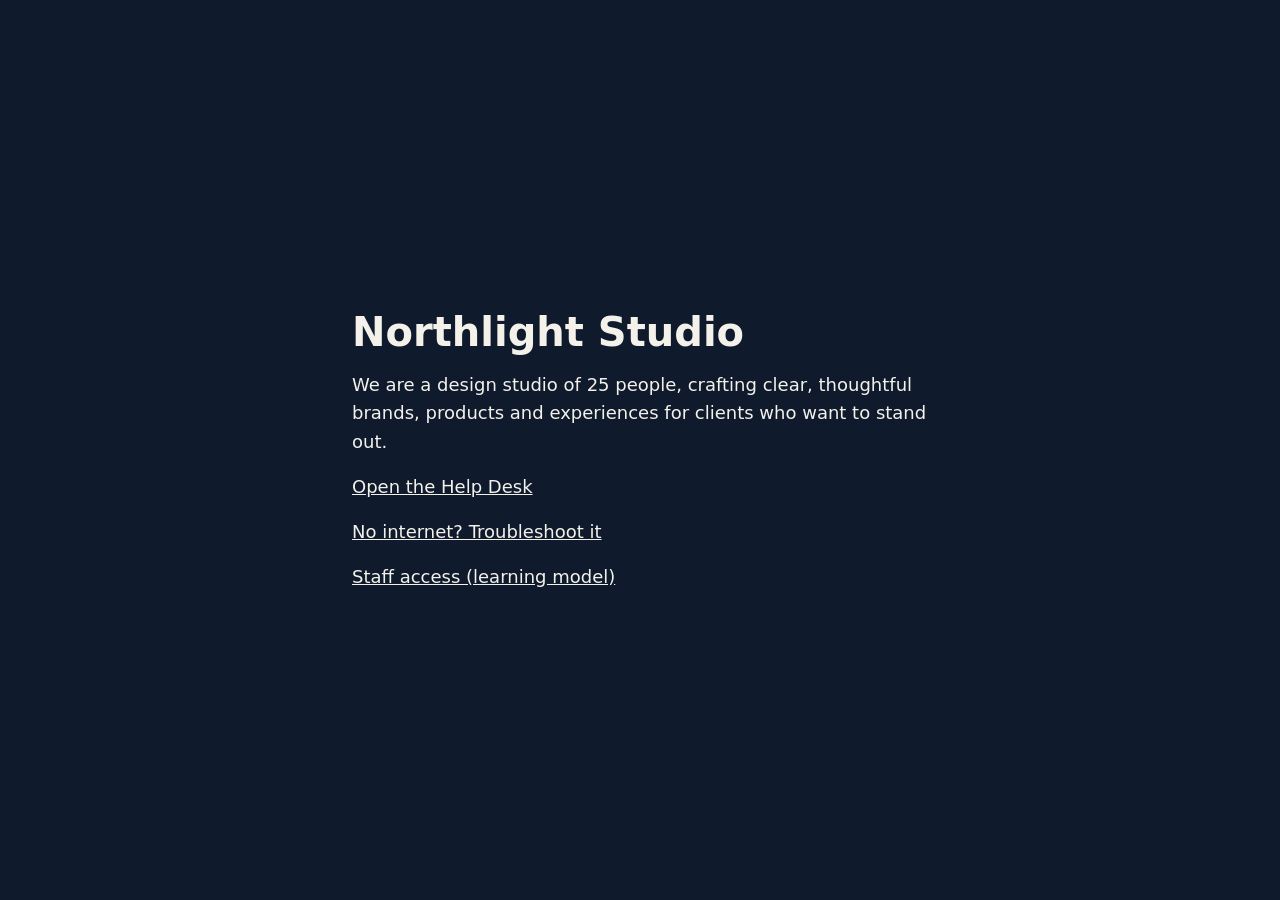
==== index.html @ 6b1821e1 "Add staff access learning model with password and TOTP sign-in staff.html/staff.js: six fake users i" ====
<!doctype html>
<html lang="en">
<head>
  <meta charset="utf-8">
  <meta name="viewport" content="width=device-width, initial-scale=1">
  <title>Northlight Studio</title>
  <meta name="description" content="Northlight Studio is a 25-person design studio.">
  <style>
    body {
      margin: 0;
      min-height: 100vh;
      display: grid;
      place-items: center;
      font-family: system-ui, sans-serif;
      background: #0f1b2d;
      color: #f4f1ea;
    }
    main { max-width: 36rem; padding: 0 1rem; }
    h1 { font-size: 2.5rem; margin: 0 0 1rem; }
    p { font-size: 1.125rem; line-height: 1.6; margin: 0; }
    p + p { margin-top: 1rem; }
    a { color: #f4f1ea; }
  </style>
</head>
<body>
  <main>
    <h1>Northlight Studio</h1>
    <p>We are a design studio of 25 people, crafting clear, thoughtful brands, products and experiences for clients who want to stand out.</p>
    <p><a href="helpdesk.html">Open the Help Desk</a></p>
    <p><a href="troubleshoot.html">No internet? Troubleshoot it</a></p>
    <p><a href="staff.html">Staff access (learning model)</a></p>
  </main>
</body>
</html>
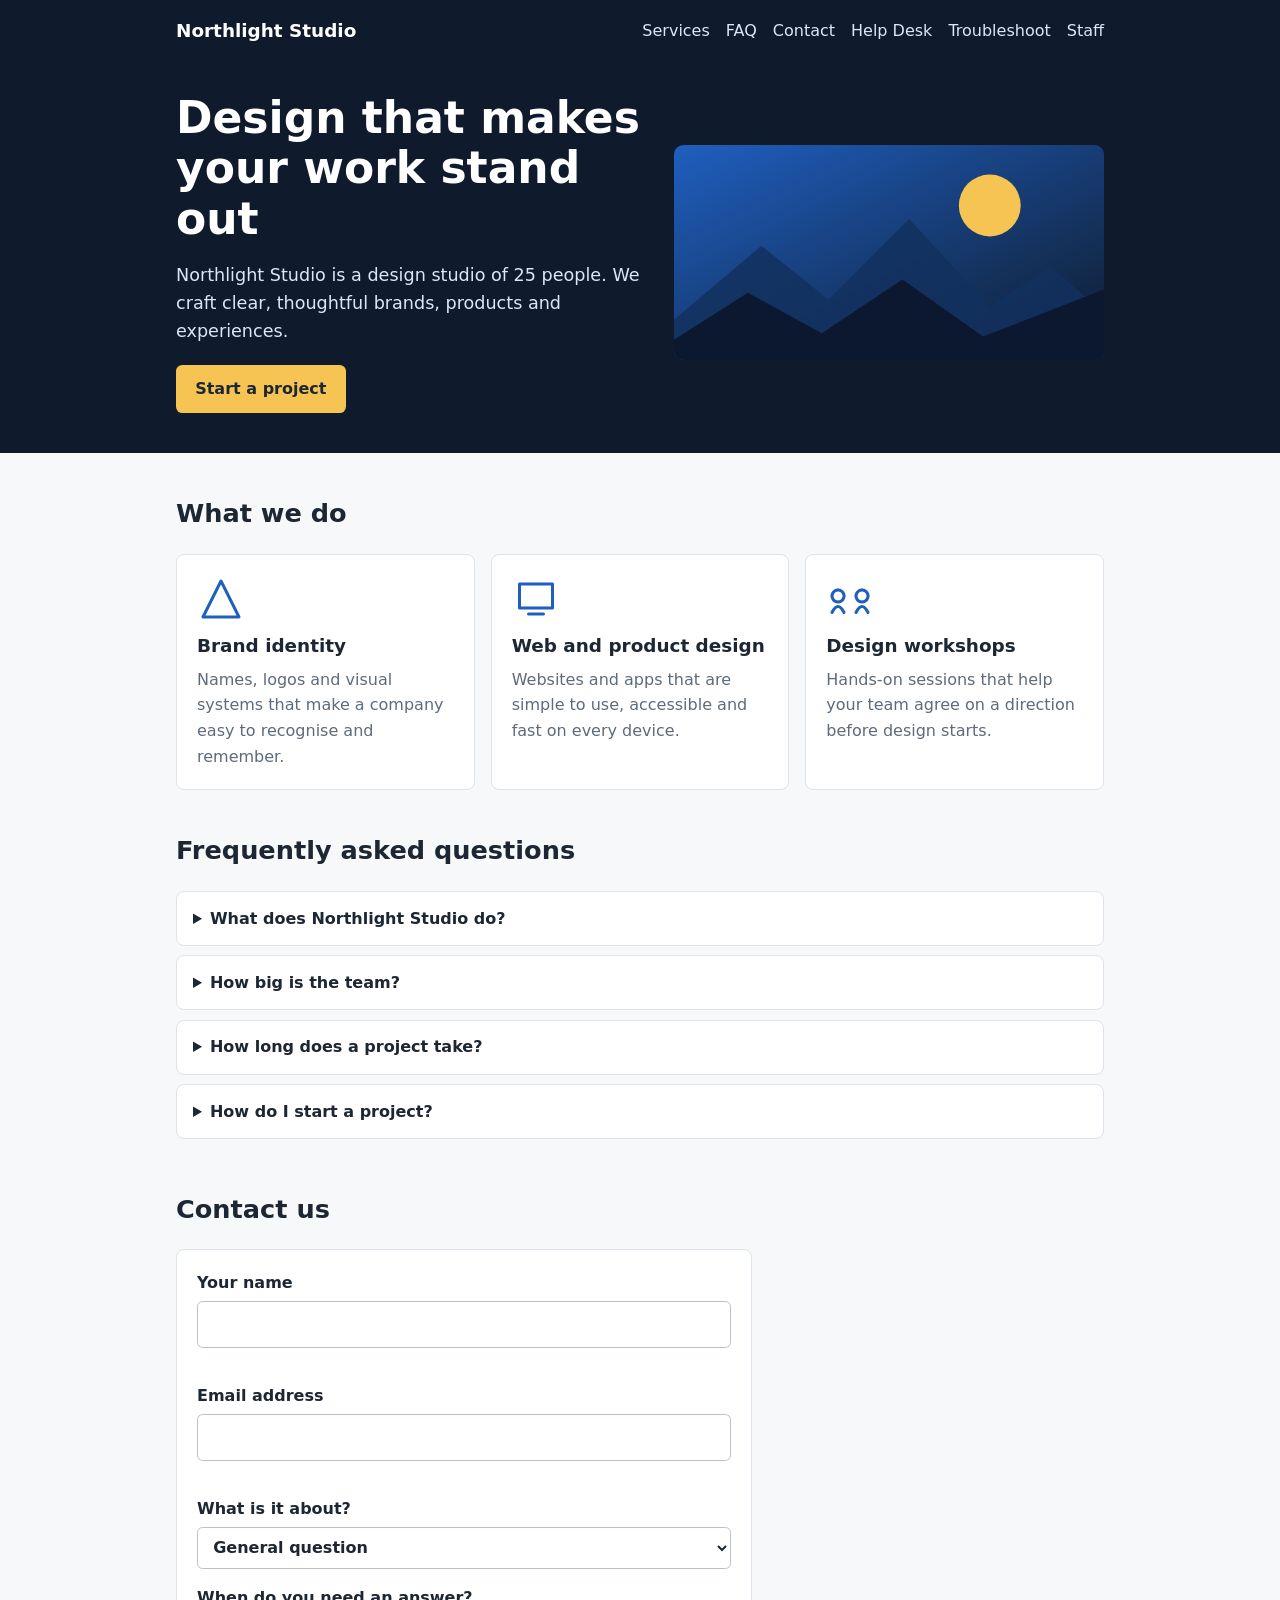
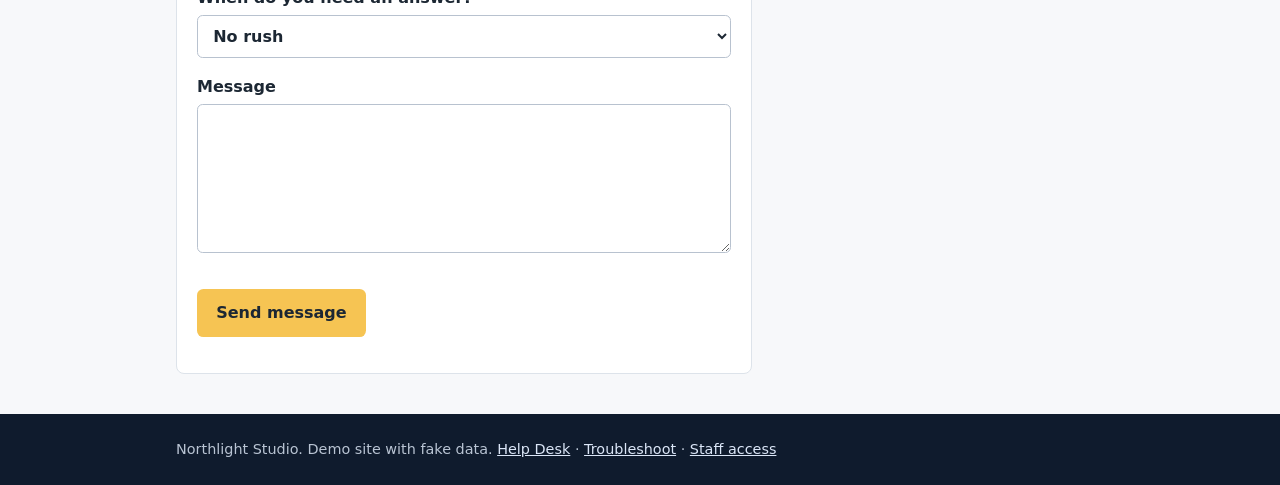
==== commit b58fe068: "Improve home page: SEO/GEO basics, FAQ schema and contact form that creates help desk tickets Rebuil" ====
--- a/index.html
+++ b/index.html
@@ -3,32 +3,265 @@
 <head>
   <meta charset="utf-8">
   <meta name="viewport" content="width=device-width, initial-scale=1">
-  <title>Northlight Studio</title>
-  <meta name="description" content="Northlight Studio is a 25-person design studio.">
+  <title>Northlight Studio | 25-Person Design Studio</title>
+  <meta name="description" content="Northlight Studio is a 25-person design studio creating brand identities, web and product design, and design workshops.">
+  <link rel="canonical" href="https://matejnovotny255-a.github.io/northlight-MN/">
+  <meta property="og:type" content="website">
+  <meta property="og:title" content="Northlight Studio | 25-Person Design Studio">
+  <meta property="og:description" content="A 25-person design studio creating brand identities, web and product design, and design workshops.">
+  <meta property="og:url" content="https://matejnovotny255-a.github.io/northlight-MN/">
+  <meta http-equiv="Content-Security-Policy" content="default-src 'self'; img-src 'self' data:; style-src 'self' 'unsafe-inline'; script-src 'self' 'unsafe-inline'; base-uri 'self'; form-action 'self'">
+
+  <script type="application/ld+json">
+  {
+    "@context": "https://schema.org",
+    "@type": "Organization",
+    "name": "Northlight Studio",
+    "url": "https://matejnovotny255-a.github.io/northlight-MN/",
+    "description": "Northlight Studio is a 25-person design studio creating brand identities, web and product design, and design workshops.",
+    "numberOfEmployees": { "@type": "QuantitativeValue", "value": 25 }
+  }
+  </script>
+  <script type="application/ld+json">
+  {
+    "@context": "https://schema.org",
+    "@type": "FAQPage",
+    "mainEntity": [
+      { "@type": "Question", "name": "What does Northlight Studio do?",
+        "acceptedAnswer": { "@type": "Answer", "text": "Northlight Studio is a 25-person design studio. We create brand identities, web and product design, and design workshops for clients who want to stand out." } },
+      { "@type": "Question", "name": "How big is the team?",
+        "acceptedAnswer": { "@type": "Answer", "text": "Our team has 25 people, including brand designers, product designers and project leads." } },
+      { "@type": "Question", "name": "How long does a project take?",
+        "acceptedAnswer": { "@type": "Answer", "text": "Most projects take between 4 and 12 weeks, depending on scope. We agree a timeline with you before we start." } },
+      { "@type": "Question", "name": "How do I start a project?",
+        "acceptedAnswer": { "@type": "Answer", "text": "Send us a message with the contact form on this page. We reply with next steps, and your enquiry is logged as a ticket so it does not get lost." } }
+    ]
+  }
+  </script>
+
   <style>
-    body {
-      margin: 0;
-      min-height: 100vh;
-      display: grid;
-      place-items: center;
-      font-family: system-ui, sans-serif;
-      background: #0f1b2d;
-      color: #f4f1ea;
-    }
-    main { max-width: 36rem; padding: 0 1rem; }
-    h1 { font-size: 2.5rem; margin: 0 0 1rem; }
-    p { font-size: 1.125rem; line-height: 1.6; margin: 0; }
-    p + p { margin-top: 1rem; }
-    a { color: #f4f1ea; }
+    :root { --bg: #f7f8fa; --card: #fff; --text: #1c2733; --muted: #5d6b7a; --line: #dde3ea; --navy: #0f1b2d; --accent: #1f5fbf; --bad: #b71c1c; --good: #2e7d32; }
+    * { box-sizing: border-box; }
+    html { scroll-behavior: smooth; }
+    body { margin: 0; font-family: system-ui, sans-serif; background: var(--bg); color: var(--text); line-height: 1.6; }
+    a { color: var(--accent); }
+    .wrap { max-width: 60rem; margin: 0 auto; padding: 0 1rem; }
+    header { background: var(--navy); color: #fff; }
+    header .wrap { display: flex; flex-wrap: wrap; align-items: center; justify-content: space-between; gap: .5rem 1.5rem; padding-top: .75rem; padding-bottom: .75rem; }
+    .brand { font-weight: 700; font-size: 1.15rem; color: #fff; text-decoration: none; }
+    nav ul { list-style: none; display: flex; flex-wrap: wrap; gap: .25rem 1rem; margin: 0; padding: 0; }
+    nav a { color: #dbe6f7; text-decoration: none; padding: .35rem 0; display: inline-block; }
+    nav a:hover, nav a:focus-visible { color: #fff; text-decoration: underline; }
+    .hero { background: var(--navy); color: #fff; padding: 2rem 0 2.5rem; }
+    .hero .wrap { display: grid; gap: 1.5rem; grid-template-columns: 1.1fr 1fr; align-items: center; }
+    @media (max-width: 42rem) { .hero .wrap { grid-template-columns: 1fr; } }
+    h1 { font-size: clamp(1.9rem, 6vw, 2.75rem); line-height: 1.15; margin: 0 0 1rem; }
+    .hero p { font-size: 1.1rem; margin: 0 0 1.25rem; color: #dbe6f7; }
+    .hero img { width: 100%; height: auto; border-radius: .6rem; display: block; }
+    .btn { display: inline-block; background: #f6c453; color: #1c2733; font-weight: 700; text-decoration: none; padding: .7rem 1.2rem; border-radius: .4rem; border: 0; font: inherit; font-weight: 700; cursor: pointer; }
+    .btn:hover, .btn:focus-visible { filter: brightness(1.05); outline: 2px solid #fff; outline-offset: 2px; }
+    section.block { padding: 2.5rem 0; }
+    h2 { font-size: 1.6rem; margin: 0 0 1.25rem; }
+    .cards { display: grid; gap: 1rem; grid-template-columns: repeat(3, 1fr); }
+    @media (max-width: 42rem) { .cards { grid-template-columns: 1fr; } }
+    .card { background: var(--card); border: 1px solid var(--line); border-radius: .5rem; padding: 1.25rem; }
+    .card img { width: 3rem; height: 3rem; display: block; margin-bottom: .5rem; }
+    .card h3 { margin: 0 0 .4rem; font-size: 1.15rem; }
+    .card p { margin: 0; color: var(--muted); }
+    details { background: var(--card); border: 1px solid var(--line); border-radius: .5rem; padding: .85rem 1rem; margin-bottom: .6rem; }
+    summary { font-weight: 600; cursor: pointer; }
+    details p { margin: .6rem 0 0; color: var(--muted); }
+    form { background: var(--card); border: 1px solid var(--line); border-radius: .5rem; padding: 1.25rem; max-width: 36rem; }
+    label { display: block; font-weight: 600; margin-bottom: 1rem; }
+    input, select, textarea { display: block; width: 100%; margin-top: .3rem; padding: .6rem .7rem; font: inherit; border: 1px solid #b8c2cf; border-radius: .35rem; background: #fff; color: var(--text); }
+    input:focus, select:focus, textarea:focus { outline: 2px solid var(--accent); border-color: var(--accent); }
+    [aria-invalid="true"] { border-color: var(--bad); }
+    .err { display: block; color: var(--bad); font-weight: 400; font-size: .9rem; min-height: 1.1em; margin-top: .25rem; }
+    #formStatus { margin: 1rem 0 0; font-weight: 600; }
+    #formStatus.ok { color: var(--good); } #formStatus.bad { color: var(--bad); }
+    footer { background: var(--navy); color: #b9c4d3; padding: 1.5rem 0; font-size: .9rem; }
+    footer a { color: #dbe6f7; }
   </style>
 </head>
 <body>
+  <header>
+    <div class="wrap">
+      <a class="brand" href="index.html">Northlight Studio</a>
+      <nav aria-label="Main">
+        <ul>
+          <li><a href="#services">Services</a></li>
+          <li><a href="#faq">FAQ</a></li>
+          <li><a href="#contact">Contact</a></li>
+          <li><a href="helpdesk.html">Help Desk</a></li>
+          <li><a href="troubleshoot.html">Troubleshoot</a></li>
+          <li><a href="staff.html">Staff</a></li>
+        </ul>
+      </nav>
+    </div>
+  </header>
+
   <main>
-    <h1>Northlight Studio</h1>
-    <p>We are a design studio of 25 people, crafting clear, thoughtful brands, products and experiences for clients who want to stand out.</p>
-    <p><a href="helpdesk.html">Open the Help Desk</a></p>
-    <p><a href="troubleshoot.html">No internet? Troubleshoot it</a></p>
-    <p><a href="staff.html">Staff access (learning model)</a></p>
+    <div class="hero">
+      <div class="wrap">
+        <div>
+          <h1>Design that makes your work stand out</h1>
+          <p>Northlight Studio is a design studio of 25 people. We craft clear, thoughtful brands, products and experiences.</p>
+          <a class="btn" href="#contact">Start a project</a>
+        </div>
+        <img src="assets/hero.svg" width="640" height="320" alt="Illustration of a sun rising behind blue mountains, representing the Northlight Studio brand">
+      </div>
+    </div>
+
+    <section class="block" id="services" aria-labelledby="services-h">
+      <div class="wrap">
+        <h2 id="services-h">What we do</h2>
+        <div class="cards">
+          <article class="card">
+            <img src="assets/icon-brand.svg" width="48" height="48" alt="Triangle icon for brand identity">
+            <h3>Brand identity</h3>
+            <p>Names, logos and visual systems that make a company easy to recognise and remember.</p>
+          </article>
+          <article class="card">
+            <img src="assets/icon-ui.svg" width="48" height="48" alt="Screen icon for web and product design">
+            <h3>Web and product design</h3>
+            <p>Websites and apps that are simple to use, accessible and fast on every device.</p>
+          </article>
+          <article class="card">
+            <img src="assets/icon-workshop.svg" width="48" height="48" alt="Two people icon for design workshops">
+            <h3>Design workshops</h3>
+            <p>Hands-on sessions that help your team agree on a direction before design starts.</p>
+          </article>
+        </div>
+      </div>
+    </section>
+
+    <section class="block" id="faq" aria-labelledby="faq-h" style="padding-top:0">
+      <div class="wrap">
+        <h2 id="faq-h">Frequently asked questions</h2>
+        <details>
+          <summary>What does Northlight Studio do?</summary>
+          <p>Northlight Studio is a 25-person design studio. We create brand identities, web and product design, and design workshops for clients who want to stand out.</p>
+        </details>
+        <details>
+          <summary>How big is the team?</summary>
+          <p>Our team has 25 people, including brand designers, product designers and project leads.</p>
+        </details>
+        <details>
+          <summary>How long does a project take?</summary>
+          <p>Most projects take between 4 and 12 weeks, depending on scope. We agree a timeline with you before we start.</p>
+        </details>
+        <details>
+          <summary>How do I start a project?</summary>
+          <p>Send us a message with the contact form on this page. We reply with next steps, and your enquiry is logged as a ticket so it does not get lost.</p>
+        </details>
+      </div>
+    </section>
+
+    <section class="block" id="contact" aria-labelledby="contact-h" style="padding-top:0">
+      <div class="wrap">
+        <h2 id="contact-h">Contact us</h2>
+        <form id="contactForm" novalidate>
+          <label for="cName">Your name
+            <input id="cName" name="name" autocomplete="name" maxlength="80" aria-describedby="cNameErr">
+            <span class="err" id="cNameErr"></span></label>
+          <label for="cEmail">Email address
+            <input id="cEmail" name="email" type="email" autocomplete="email" inputmode="email" maxlength="120" aria-describedby="cEmailErr">
+            <span class="err" id="cEmailErr"></span></label>
+          <label for="cTopic">What is it about?
+            <select id="cTopic" name="topic">
+              <option>General question</option>
+              <option>Brand identity</option>
+              <option>Web and product design</option>
+              <option>Design workshop</option>
+            </select></label>
+          <label for="cUrgency">When do you need an answer?
+            <select id="cUrgency" name="urgency">
+              <option value="Low">No rush</option>
+              <option value="Medium">This week</option>
+              <option value="High">Urgent</option>
+            </select></label>
+          <label for="cMessage">Message
+            <textarea id="cMessage" name="message" rows="5" maxlength="350" aria-describedby="cMessageErr"></textarea>
+            <span class="err" id="cMessageErr"></span></label>
+          <button class="btn" type="submit">Send message</button>
+          <p id="formStatus" role="status" tabindex="-1"></p>
+        </form>
+      </div>
+    </section>
   </main>
+
+  <footer>
+    <div class="wrap">Northlight Studio. Demo site with fake data. <a href="helpdesk.html">Help Desk</a> · <a href="troubleshoot.html">Troubleshoot</a> · <a href="staff.html">Staff access</a></div>
+  </footer>
+
+  <script>
+    (function () {
+      'use strict';
+      // Writes into the same storage the Help Desk page reads (helpdesk.js, key v2).
+      const KEY = 'helpdesk.tickets.v2';
+      const ID_FLOOR = 1005; // the demo tickets use HD-1001..1005, so new ids start above them
+      const $ = id => document.getElementById(id);
+      const form = $('contactForm');
+
+      function loadTickets() {
+        const v = JSON.parse(localStorage.getItem(KEY) || '[]');
+        return Array.isArray(v) ? v : [];
+      }
+      function nextId(tickets) {
+        let max = ID_FLOOR;
+        tickets.forEach(t => { const n = parseInt(String(t.id).replace(/\D/g, ''), 10); if (n > max) max = n; });
+        return 'HD-' + (max + 1);
+      }
+
+      const checks = [
+        ['name', 'cName', 'cNameErr', v => v ? '' : 'Please enter your name.'],
+        ['email', 'cEmail', 'cEmailErr', v => !v ? 'Please enter your email address.'
+          : /^[^\s@]+@[^\s@]+\.[^\s@]{2,}$/.test(v) ? '' : 'That email address does not look right. Use the form name@example.com.'],
+        ['message', 'cMessage', 'cMessageErr', v => v.length >= 10 ? '' : 'Please write at least 10 characters about how we can help.']
+      ];
+
+      function status(msg, ok) { const s = $('formStatus'); s.textContent = msg; s.className = ok ? 'ok' : 'bad'; }
+
+      form.addEventListener('submit', function (e) {
+        e.preventDefault();
+        let firstBad = null;
+        checks.forEach(([name, inputId, errId, rule]) => {
+          const input = $(inputId);
+          const msg = rule(form.elements[name].value.trim());
+          $(errId).textContent = msg;
+          if (msg) { input.setAttribute('aria-invalid', 'true'); if (!firstBad) firstBad = input; }
+          else input.removeAttribute('aria-invalid');
+        });
+        if (firstBad) { status('Please fix the highlighted fields and send again.', false); firstBad.focus(); return; }
+
+        const name = form.elements.name.value.trim();
+        const email = form.elements.email.value.trim();
+        const topic = form.elements.topic.value;
+        const message = form.elements.message.value.trim();
+        try {
+          const tickets = loadTickets();
+          const ticket = {
+            id: nextId(tickets),
+            requester: name,
+            issue: ('Website enquiry (' + topic + ') from ' + email + ': ' + message).slice(0, 500),
+            impact: 'Low',
+            urgency: form.elements.urgency.value,
+            status: 'New',
+            created: new Date().toISOString()
+          };
+          tickets.push(ticket);
+          localStorage.setItem(KEY, JSON.stringify(tickets));
+          form.reset();
+          status('Thank you, ' + name + '. Your message is ticket ' + ticket.id + '. We will reply to ' + email + '.', true);
+          $('formStatus').focus();
+        } catch (err) {
+          status('Sorry, we could not save your message in this browser (storage may be blocked). Please try again or use another browser.', false);
+        }
+      });
+
+      // Clear an error as soon as the person starts fixing the field.
+      checks.forEach(([, inputId, errId]) => $(inputId).addEventListener('input', () => { $(errId).textContent = ''; $(inputId).removeAttribute('aria-invalid'); }));
+    })();
+  </script>
 </body>
 </html>
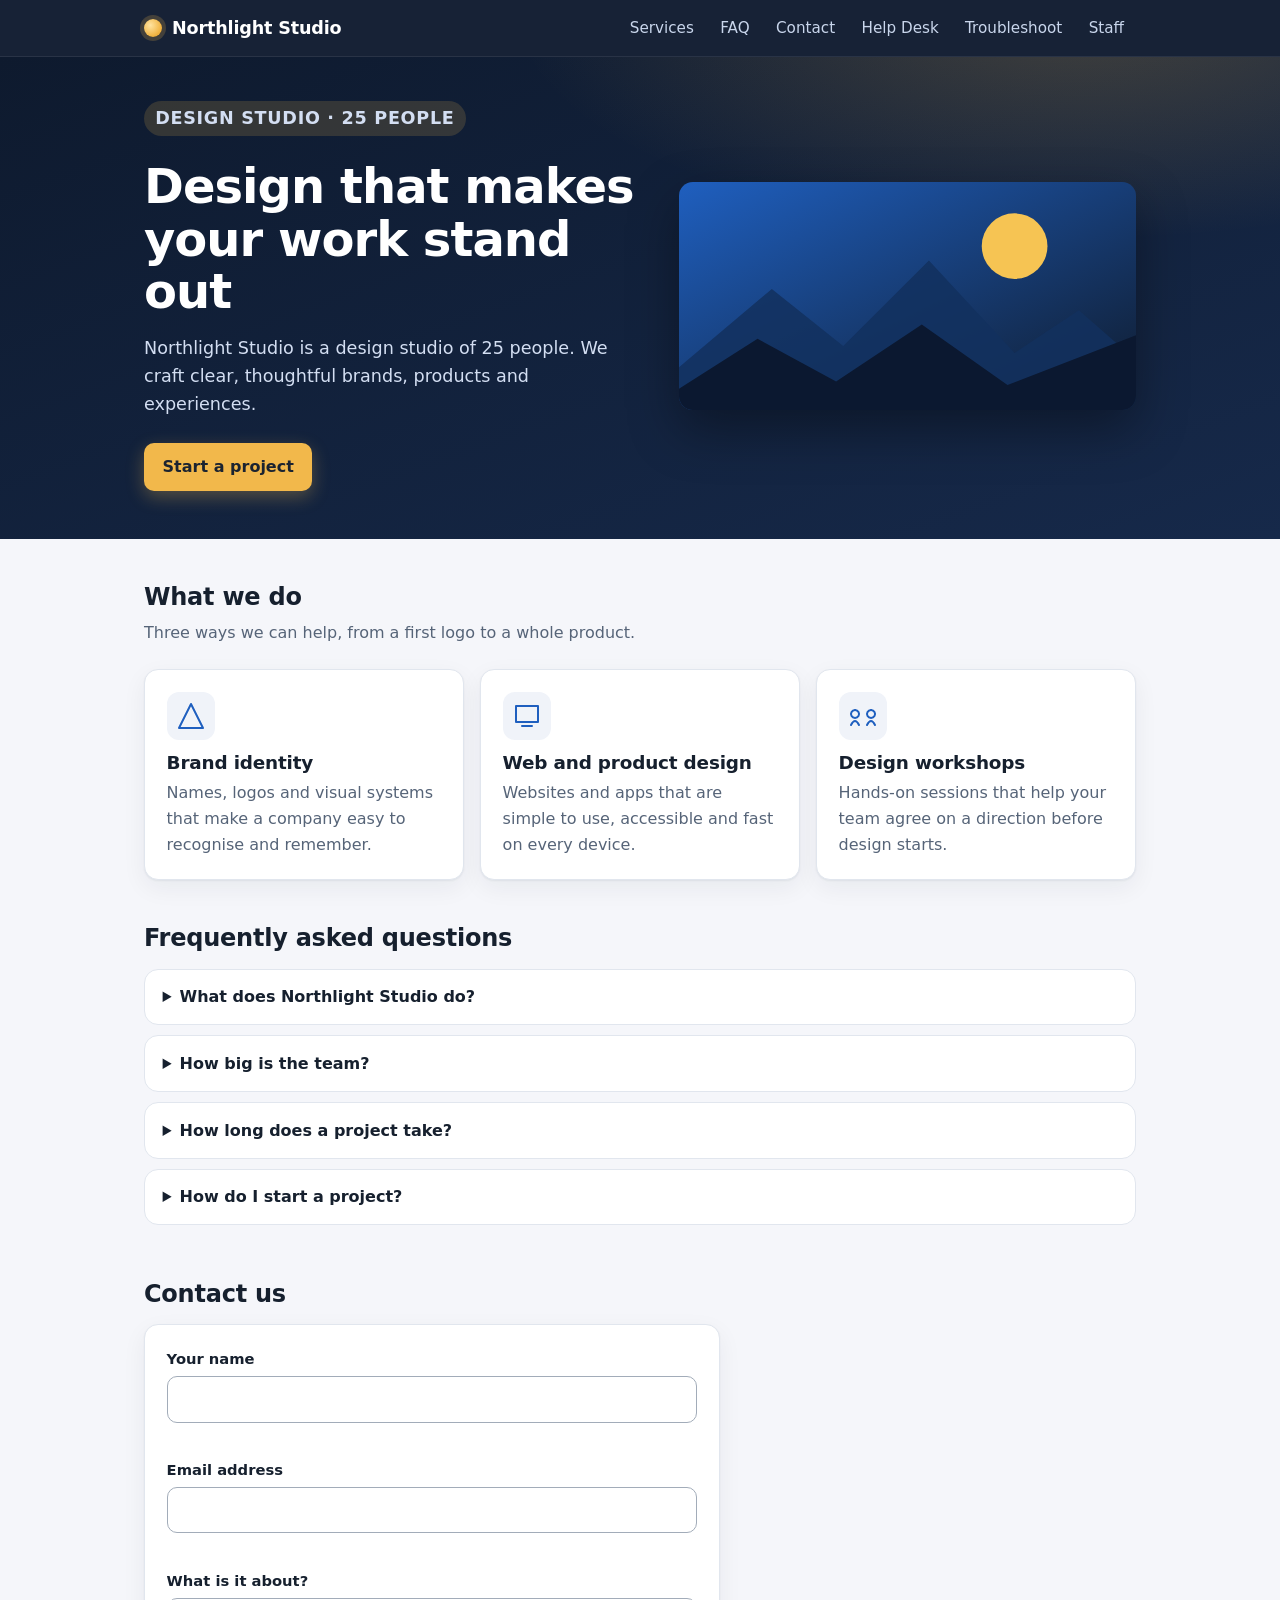
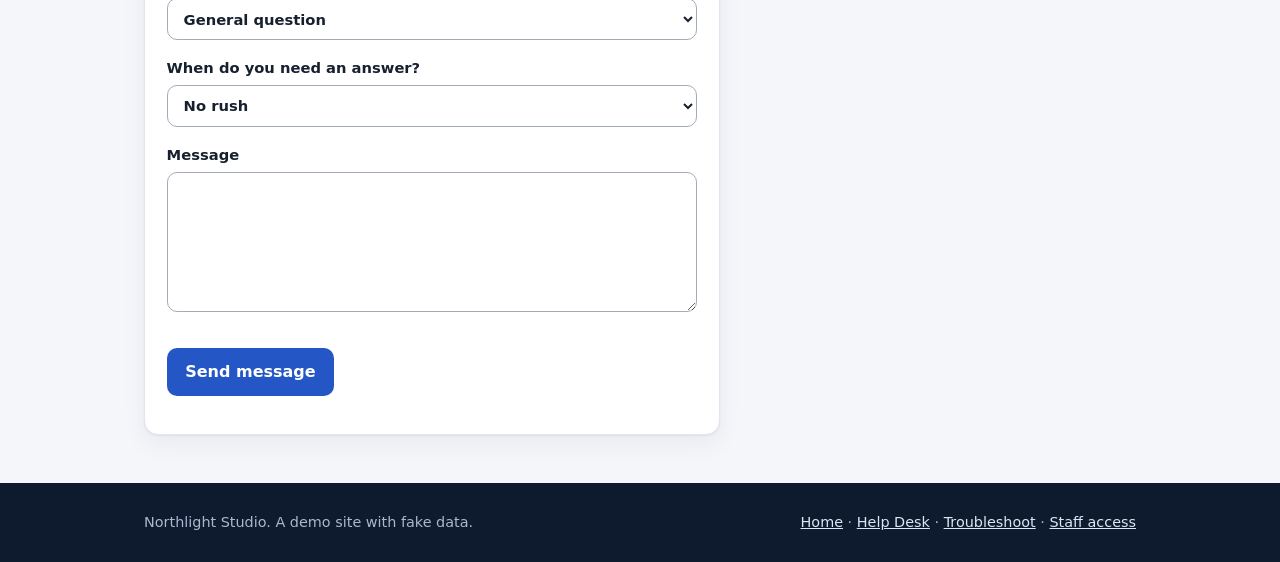
==== commit c370ccbf: "Give all pages a shared, polished design Add site.css with a navy and gold palette, sticky header wi" ====
--- a/index.html
+++ b/index.html
@@ -39,59 +39,17 @@
   }
   </script>
 
-  <style>
-    :root { --bg: #f7f8fa; --card: #fff; --text: #1c2733; --muted: #5d6b7a; --line: #dde3ea; --navy: #0f1b2d; --accent: #1f5fbf; --bad: #b71c1c; --good: #2e7d32; }
-    * { box-sizing: border-box; }
-    html { scroll-behavior: smooth; }
-    body { margin: 0; font-family: system-ui, sans-serif; background: var(--bg); color: var(--text); line-height: 1.6; }
-    a { color: var(--accent); }
-    .wrap { max-width: 60rem; margin: 0 auto; padding: 0 1rem; }
-    header { background: var(--navy); color: #fff; }
-    header .wrap { display: flex; flex-wrap: wrap; align-items: center; justify-content: space-between; gap: .5rem 1.5rem; padding-top: .75rem; padding-bottom: .75rem; }
-    .brand { font-weight: 700; font-size: 1.15rem; color: #fff; text-decoration: none; }
-    nav ul { list-style: none; display: flex; flex-wrap: wrap; gap: .25rem 1rem; margin: 0; padding: 0; }
-    nav a { color: #dbe6f7; text-decoration: none; padding: .35rem 0; display: inline-block; }
-    nav a:hover, nav a:focus-visible { color: #fff; text-decoration: underline; }
-    .hero { background: var(--navy); color: #fff; padding: 2rem 0 2.5rem; }
-    .hero .wrap { display: grid; gap: 1.5rem; grid-template-columns: 1.1fr 1fr; align-items: center; }
-    @media (max-width: 42rem) { .hero .wrap { grid-template-columns: 1fr; } }
-    h1 { font-size: clamp(1.9rem, 6vw, 2.75rem); line-height: 1.15; margin: 0 0 1rem; }
-    .hero p { font-size: 1.1rem; margin: 0 0 1.25rem; color: #dbe6f7; }
-    .hero img { width: 100%; height: auto; border-radius: .6rem; display: block; }
-    .btn { display: inline-block; background: #f6c453; color: #1c2733; font-weight: 700; text-decoration: none; padding: .7rem 1.2rem; border-radius: .4rem; border: 0; font: inherit; font-weight: 700; cursor: pointer; }
-    .btn:hover, .btn:focus-visible { filter: brightness(1.05); outline: 2px solid #fff; outline-offset: 2px; }
-    section.block { padding: 2.5rem 0; }
-    h2 { font-size: 1.6rem; margin: 0 0 1.25rem; }
-    .cards { display: grid; gap: 1rem; grid-template-columns: repeat(3, 1fr); }
-    @media (max-width: 42rem) { .cards { grid-template-columns: 1fr; } }
-    .card { background: var(--card); border: 1px solid var(--line); border-radius: .5rem; padding: 1.25rem; }
-    .card img { width: 3rem; height: 3rem; display: block; margin-bottom: .5rem; }
-    .card h3 { margin: 0 0 .4rem; font-size: 1.15rem; }
-    .card p { margin: 0; color: var(--muted); }
-    details { background: var(--card); border: 1px solid var(--line); border-radius: .5rem; padding: .85rem 1rem; margin-bottom: .6rem; }
-    summary { font-weight: 600; cursor: pointer; }
-    details p { margin: .6rem 0 0; color: var(--muted); }
-    form { background: var(--card); border: 1px solid var(--line); border-radius: .5rem; padding: 1.25rem; max-width: 36rem; }
-    label { display: block; font-weight: 600; margin-bottom: 1rem; }
-    input, select, textarea { display: block; width: 100%; margin-top: .3rem; padding: .6rem .7rem; font: inherit; border: 1px solid #b8c2cf; border-radius: .35rem; background: #fff; color: var(--text); }
-    input:focus, select:focus, textarea:focus { outline: 2px solid var(--accent); border-color: var(--accent); }
-    [aria-invalid="true"] { border-color: var(--bad); }
-    .err { display: block; color: var(--bad); font-weight: 400; font-size: .9rem; min-height: 1.1em; margin-top: .25rem; }
-    #formStatus { margin: 1rem 0 0; font-weight: 600; }
-    #formStatus.ok { color: var(--good); } #formStatus.bad { color: var(--bad); }
-    footer { background: var(--navy); color: #b9c4d3; padding: 1.5rem 0; font-size: .9rem; }
-    footer a { color: #dbe6f7; }
-  </style>
+  <link rel="stylesheet" href="site.css">
 </head>
 <body>
-  <header>
-    <div class="wrap">
-      <a class="brand" href="index.html">Northlight Studio</a>
+  <header class="site-header">
+    <div class="wrap bar">
+      <a class="brand" href="index.html"><span class="sun" aria-hidden="true"></span>Northlight Studio</a>
       <nav aria-label="Main">
         <ul>
-          <li><a href="#services">Services</a></li>
-          <li><a href="#faq">FAQ</a></li>
-          <li><a href="#contact">Contact</a></li>
+          <li><a href="index.html#services">Services</a></li>
+          <li><a href="index.html#faq">FAQ</a></li>
+          <li><a href="index.html#contact">Contact</a></li>
           <li><a href="helpdesk.html">Help Desk</a></li>
           <li><a href="troubleshoot.html">Troubleshoot</a></li>
           <li><a href="staff.html">Staff</a></li>
@@ -104,9 +62,10 @@
     <div class="hero">
       <div class="wrap">
         <div>
+          <p class="eyebrow">Design studio · 25 people</p>
           <h1>Design that makes your work stand out</h1>
           <p>Northlight Studio is a design studio of 25 people. We craft clear, thoughtful brands, products and experiences.</p>
-          <a class="btn" href="#contact">Start a project</a>
+          <a class="btn gold" href="#contact">Start a project</a>
         </div>
         <img src="assets/hero.svg" width="640" height="320" alt="Illustration of a sun rising behind blue mountains, representing the Northlight Studio brand">
       </div>
@@ -115,6 +74,7 @@
     <section class="block" id="services" aria-labelledby="services-h">
       <div class="wrap">
         <h2 id="services-h">What we do</h2>
+        <p class="lead">Three ways we can help, from a first logo to a whole product.</p>
         <div class="cards">
           <article class="card">
             <img src="assets/icon-brand.svg" width="48" height="48" alt="Triangle icon for brand identity">
@@ -135,7 +95,7 @@
       </div>
     </section>
 
-    <section class="block" id="faq" aria-labelledby="faq-h" style="padding-top:0">
+    <section class="block" id="faq" aria-labelledby="faq-h">
       <div class="wrap">
         <h2 id="faq-h">Frequently asked questions</h2>
         <details>
@@ -157,7 +117,7 @@
       </div>
     </section>
 
-    <section class="block" id="contact" aria-labelledby="contact-h" style="padding-top:0">
+    <section class="block" id="contact" aria-labelledby="contact-h">
       <div class="wrap">
         <h2 id="contact-h">Contact us</h2>
         <form id="contactForm" novalidate>
@@ -190,8 +150,11 @@
     </section>
   </main>
 
-  <footer>
-    <div class="wrap">Northlight Studio. Demo site with fake data. <a href="helpdesk.html">Help Desk</a> · <a href="troubleshoot.html">Troubleshoot</a> · <a href="staff.html">Staff access</a></div>
+  <footer class="site-footer">
+    <div class="wrap">
+      <span>Northlight Studio. A demo site with fake data.</span>
+      <span><a href="index.html">Home</a> · <a href="helpdesk.html">Help Desk</a> · <a href="troubleshoot.html">Troubleshoot</a> · <a href="staff.html">Staff access</a></span>
+    </div>
   </footer>
 
   <script>
--- a/site.css
+++ b/site.css
@@ -0,0 +1,139 @@
+/* Northlight Studio: shared design for every page. System fonts only, no outside resources. */
+:root {
+  --bg: #f5f6fa; --surface: #ffffff; --surface-2: #f0f3f9; --text: #16202e; --muted: #566478; --line: #e1e6ee;
+  --navy: #0e1a2e; --navy-2: #16294a; --accent: #2457c5; --accent-ink: #ffffff; --gold: #f2b84b; --gold-ink: #1b2330;
+  --good: #1f7a3a; --bad: #b3261e; --warn-bg: #fff4d6; --warn-line: #e6bf5a;
+  --p1: #b3261e; --p2: #c26a00; --p3: #2e7d32;
+  --radius: 14px; --shadow: 0 1px 2px rgba(14, 26, 46, .06), 0 8px 24px rgba(14, 26, 46, .06);
+}
+@media (prefers-color-scheme: dark) {
+  :root {
+    --bg: #0a1220; --surface: #121c30; --surface-2: #19253d; --text: #e8edf6; --muted: #9eadc4; --line: #243250;
+    --accent: #6c9bff; --accent-ink: #0a1220; --good: #5cc57f; --bad: #ff8a80; --warn-bg: #3a2f10; --warn-line: #8a6d1d;
+    --p1: #ff6b60; --p2: #ffa24a; --p3: #5cc57f; --shadow: 0 1px 2px rgba(0, 0, 0, .4), 0 8px 24px rgba(0, 0, 0, .35);
+  }
+}
+* { box-sizing: border-box; }
+html { scroll-behavior: smooth; scroll-padding-top: 4.5rem; }
+body { margin: 0; font-family: system-ui, -apple-system, "Segoe UI", Roboto, sans-serif; background: var(--bg); color: var(--text); line-height: 1.6; -webkit-text-size-adjust: 100%; }
+a { color: var(--accent); }
+img { max-width: 100%; }
+:focus-visible { outline: 3px solid var(--gold); outline-offset: 2px; border-radius: 4px; }
+@media (prefers-reduced-motion: reduce) { html { scroll-behavior: auto; } * { transition: none !important; } }
+[hidden] { display: none !important; }
+
+.wrap { max-width: 64rem; margin: 0 auto; padding: 0 1rem; }
+h1, h2, h3 { line-height: 1.2; letter-spacing: -.01em; }
+h2 { font-size: 1.5rem; margin: 0 0 1rem; }
+h3 { font-size: 1.05rem; margin: 1.5rem 0 .6rem; }
+
+/* ---------- Header, footer ---------- */
+.site-header { position: sticky; top: 0; z-index: 10; background: rgba(14, 26, 46, .96); backdrop-filter: blur(6px); border-bottom: 1px solid rgba(255, 255, 255, .08); }
+.site-header .bar { display: flex; flex-wrap: wrap; align-items: center; justify-content: space-between; gap: .25rem 1.5rem; padding-top: .6rem; padding-bottom: .6rem; }
+.brand { display: inline-flex; align-items: center; gap: .6rem; font-weight: 800; font-size: 1.1rem; letter-spacing: -.01em; color: #fff; text-decoration: none; }
+.brand .sun { width: 1.15rem; height: 1.15rem; border-radius: 50%; background: radial-gradient(circle at 35% 35%, #ffe3a0, var(--gold) 60%, #e39a1c); box-shadow: 0 0 0 4px rgba(242, 184, 75, .2); }
+.site-header nav ul { list-style: none; display: flex; flex-wrap: wrap; gap: .15rem; margin: 0; padding: 0; }
+.site-header nav a { display: inline-block; padding: .4rem .75rem; border-radius: 999px; color: #c9d6ec; text-decoration: none; font-size: .95rem; font-weight: 500; transition: background .15s, color .15s; }
+.site-header nav a:hover { background: rgba(255, 255, 255, .1); color: #fff; }
+.site-header nav a[aria-current="page"] { background: rgba(242, 184, 75, .18); color: var(--gold); }
+.site-footer { margin-top: 3rem; background: var(--navy); color: #a9b8d0; padding: 1.75rem 0; font-size: .9rem; }
+.site-footer a { color: #dbe6f7; }
+.site-footer .wrap { display: flex; flex-wrap: wrap; justify-content: space-between; gap: .5rem 1.5rem; }
+
+/* ---------- Page title band (inner pages) ---------- */
+.page-head { background: linear-gradient(160deg, var(--navy), var(--navy-2)); color: #fff; padding: 2rem 0 2.25rem; }
+.page-head h1 { margin: 0 0 .4rem; font-size: clamp(1.6rem, 4.5vw, 2.1rem); }
+.page-head p { margin: 0; color: #c9d6ec; max-width: 44rem; }
+.page-head a { color: var(--gold); }
+.page-body { padding-top: 1.5rem; padding-bottom: 1rem; display: grid; gap: 1.25rem; }
+.page-body.narrow { max-width: 42rem; }
+
+/* ---------- Home: hero, services, FAQ ---------- */
+.hero { color: #fff; padding: 2.75rem 0 3rem; background: radial-gradient(60rem 24rem at 85% -10%, rgba(242, 184, 75, .22), transparent 60%), linear-gradient(160deg, var(--navy), var(--navy-2)); }
+.hero .wrap { display: grid; gap: 2rem; grid-template-columns: 1.1fr 1fr; align-items: center; }
+@media (max-width: 42rem) { .hero .wrap { grid-template-columns: 1fr; } .hero { padding: 2rem 0; } }
+.eyebrow { display: inline-block; margin: 0 0 .75rem; padding: .2rem .7rem; border-radius: 999px; background: rgba(242, 184, 75, .16); color: var(--gold); font-size: .8rem; font-weight: 700; letter-spacing: .04em; text-transform: uppercase; }
+.hero h1 { font-size: clamp(2rem, 6vw, 3rem); line-height: 1.1; margin: 0 0 1rem; letter-spacing: -.02em; }
+.hero p { font-size: 1.1rem; margin: 0 0 1.5rem; color: #d3def2; max-width: 32rem; }
+.hero img { width: 100%; height: auto; border-radius: var(--radius); display: block; box-shadow: 0 20px 50px rgba(0, 0, 0, .35); }
+section.block { padding: 2.75rem 0 0; }
+.lead { color: var(--muted); margin: -.5rem 0 1.5rem; max-width: 40rem; }
+.cards { display: grid; gap: 1rem; grid-template-columns: repeat(3, 1fr); }
+@media (max-width: 42rem) { .cards { grid-template-columns: 1fr; } }
+.card { background: var(--surface); border: 1px solid var(--line); border-radius: var(--radius); padding: 1.35rem; box-shadow: var(--shadow); }
+.cards .card { transition: transform .15s, box-shadow .15s; }
+.cards .card:hover { transform: translateY(-2px); }
+.card img { width: 3rem; height: 3rem; display: block; margin-bottom: .75rem; padding: .5rem; background: var(--surface-2); border-radius: 12px; }
+.card h3 { margin: 0 0 .4rem; font-size: 1.15rem; }
+.card p { margin: 0; color: var(--muted); }
+details { background: var(--surface); border: 1px solid var(--line); border-radius: var(--radius); padding: .9rem 1.1rem; margin-bottom: .65rem; }
+details[open] { box-shadow: var(--shadow); }
+summary { font-weight: 600; cursor: pointer; }
+details p { margin: .6rem 0 0; color: var(--muted); }
+
+/* ---------- Buttons ---------- */
+.btn, button { font: inherit; font-weight: 700; cursor: pointer; border: 1px solid transparent; border-radius: 10px; padding: .65rem 1.1rem; background: var(--accent); color: var(--accent-ink); text-decoration: none; display: inline-block; transition: filter .15s, transform .05s; }
+.btn:hover, button:hover { filter: brightness(1.08); }
+.btn:active, button:active { transform: translateY(1px); }
+.btn.gold { background: var(--gold); color: var(--gold-ink); box-shadow: 0 6px 18px rgba(242, 184, 75, .3); }
+button.secondary { background: var(--surface); color: var(--text); border-color: var(--line); }
+button.small { padding: .25rem .65rem; font-size: .8rem; border-radius: 8px; }
+button.danger { background: var(--bad); color: #fff; }
+button.primary { background: var(--accent); color: var(--accent-ink); }
+
+/* ---------- Forms ---------- */
+form { background: var(--surface); border: 1px solid var(--line); border-radius: var(--radius); padding: 1.35rem; box-shadow: var(--shadow); }
+#contactForm { max-width: 36rem; }
+label { display: block; font-weight: 600; font-size: .92rem; margin-bottom: 1rem; }
+input, select, textarea { display: block; width: 100%; margin-top: .35rem; padding: .65rem .75rem; font: inherit; border: 1px solid color-mix(in srgb, var(--muted) 45%, var(--line)); border-radius: 10px; background: var(--surface); color: var(--text); }
+input:focus, select:focus, textarea:focus { outline: 3px solid color-mix(in srgb, var(--accent) 35%, transparent); border-color: var(--accent); }
+[aria-invalid="true"], .invalid { border-color: var(--bad); }
+.err { display: block; color: var(--bad); font-weight: 500; font-size: .88rem; min-height: 1.1em; margin-top: .25rem; }
+#formStatus { margin: 1rem 0 0; font-weight: 600; }
+#formStatus.ok, .msg.good { color: var(--good); } #formStatus.bad, .msg.bad { color: var(--bad); }
+.msg { min-height: 1.2em; font-size: .92rem; margin: .6rem 0 0; }
+.hint { color: var(--muted); font-size: .9rem; margin: 0 0 1rem; }
+.row { display: flex; gap: .6rem; flex-wrap: wrap; align-items: center; }
+
+/* ---------- Panels, tables, badges (Help Desk, Staff) ---------- */
+section.panel, .page-body > section, .page-body > div > section { background: var(--surface); border: 1px solid var(--line); border-radius: var(--radius); padding: 1.35rem; box-shadow: var(--shadow); }
+.layout { display: grid; gap: 1.25rem; grid-template-columns: 22rem 1fr; align-items: start; }
+.grid { display: grid; gap: 1.25rem; grid-template-columns: 1fr 1fr; align-items: start; }
+@media (max-width: 52rem) { .layout, .grid { grid-template-columns: 1fr; } }
+.page-body form { box-shadow: none; border: 0; padding: 0; background: transparent; }
+.notice { background: var(--warn-bg); border-bottom: 2px solid var(--warn-line); padding: .7rem 1rem; text-align: center; font-weight: 600; font-size: .95rem; }
+.table-wrap { overflow-x: auto; }
+table { width: 100%; border-collapse: collapse; font-size: .92rem; }
+th, td { text-align: left; padding: .55rem .6rem; border-bottom: 1px solid var(--line); vertical-align: middle; }
+th { color: var(--muted); font-weight: 600; font-size: .82rem; text-transform: uppercase; letter-spacing: .03em; }
+tr.left td { color: var(--muted); }
+.pill { display: inline-block; padding: .12rem .6rem; border-radius: 999px; font-size: .75rem; font-weight: 700; color: #fff; background: var(--good); }
+.pill.Leaver { background: var(--muted); }
+code { background: var(--surface-2); padding: .1rem .4rem; border-radius: 6px; font-size: .92em; }
+.code { font-family: ui-monospace, "Cascadia Mono", Consolas, monospace; font-size: 1.7rem; letter-spacing: .15rem; font-weight: 700; }
+#joinerResult { background: color-mix(in srgb, var(--good) 12%, var(--surface)); border: 1px solid color-mix(in srgb, var(--good) 40%, var(--line)); border-radius: 12px; padding: .85rem 1rem; margin-top: .85rem; display: grid; gap: .3rem; }
+ul#log { margin: 0; padding-left: 1.1rem; font-size: .85rem; color: var(--muted); }
+
+/* ---------- Troubleshooter ---------- */
+.trail { color: var(--muted); font-size: .85rem; margin: 0 0 .75rem; font-weight: 600; text-transform: uppercase; letter-spacing: .04em; }
+.help { color: var(--muted); margin: 0 0 1rem; }
+.options { display: grid; gap: .6rem; }
+.options button { text-align: left; background: var(--surface); color: var(--text); border: 1px solid var(--line); font-weight: 600; padding: .85rem 1rem; }
+.options button:hover { border-color: var(--accent); filter: none; background: var(--surface-2); }
+.nav { display: flex; gap: .6rem; margin-top: 1.1rem; }
+.nav button { text-align: center; background: var(--surface); color: var(--text); border-color: var(--line); }
+.nav button.primary { background: var(--accent); color: var(--accent-ink); border-color: var(--accent); }
+.result { border-left: 6px solid var(--good); }
+.result.escalate { border-left-color: var(--p2); }
+.tag { display: inline-block; font-size: .75rem; font-weight: 700; color: #fff; background: var(--good); border-radius: 999px; padding: .15rem .7rem; margin-bottom: .6rem; }
+.escalate .tag { background: var(--p2); }
+
+/* ---------- Polish ---------- */
+h2[tabindex="-1"]:focus { outline: none; } /* heading is focused by script for screen readers only */
+.options { margin-top: .25rem; }
+@media (prefers-color-scheme: dark) {
+  /* bright badge colours need dark text for contrast */
+  .pill, .tag, .badge.P1, .badge.P2, .badge.P3 { color: #0a1220; }
+  button.danger { background: #ff6b60; color: #0a1220; }
+  .card img { filter: brightness(1.7) saturate(1.2); }
+}
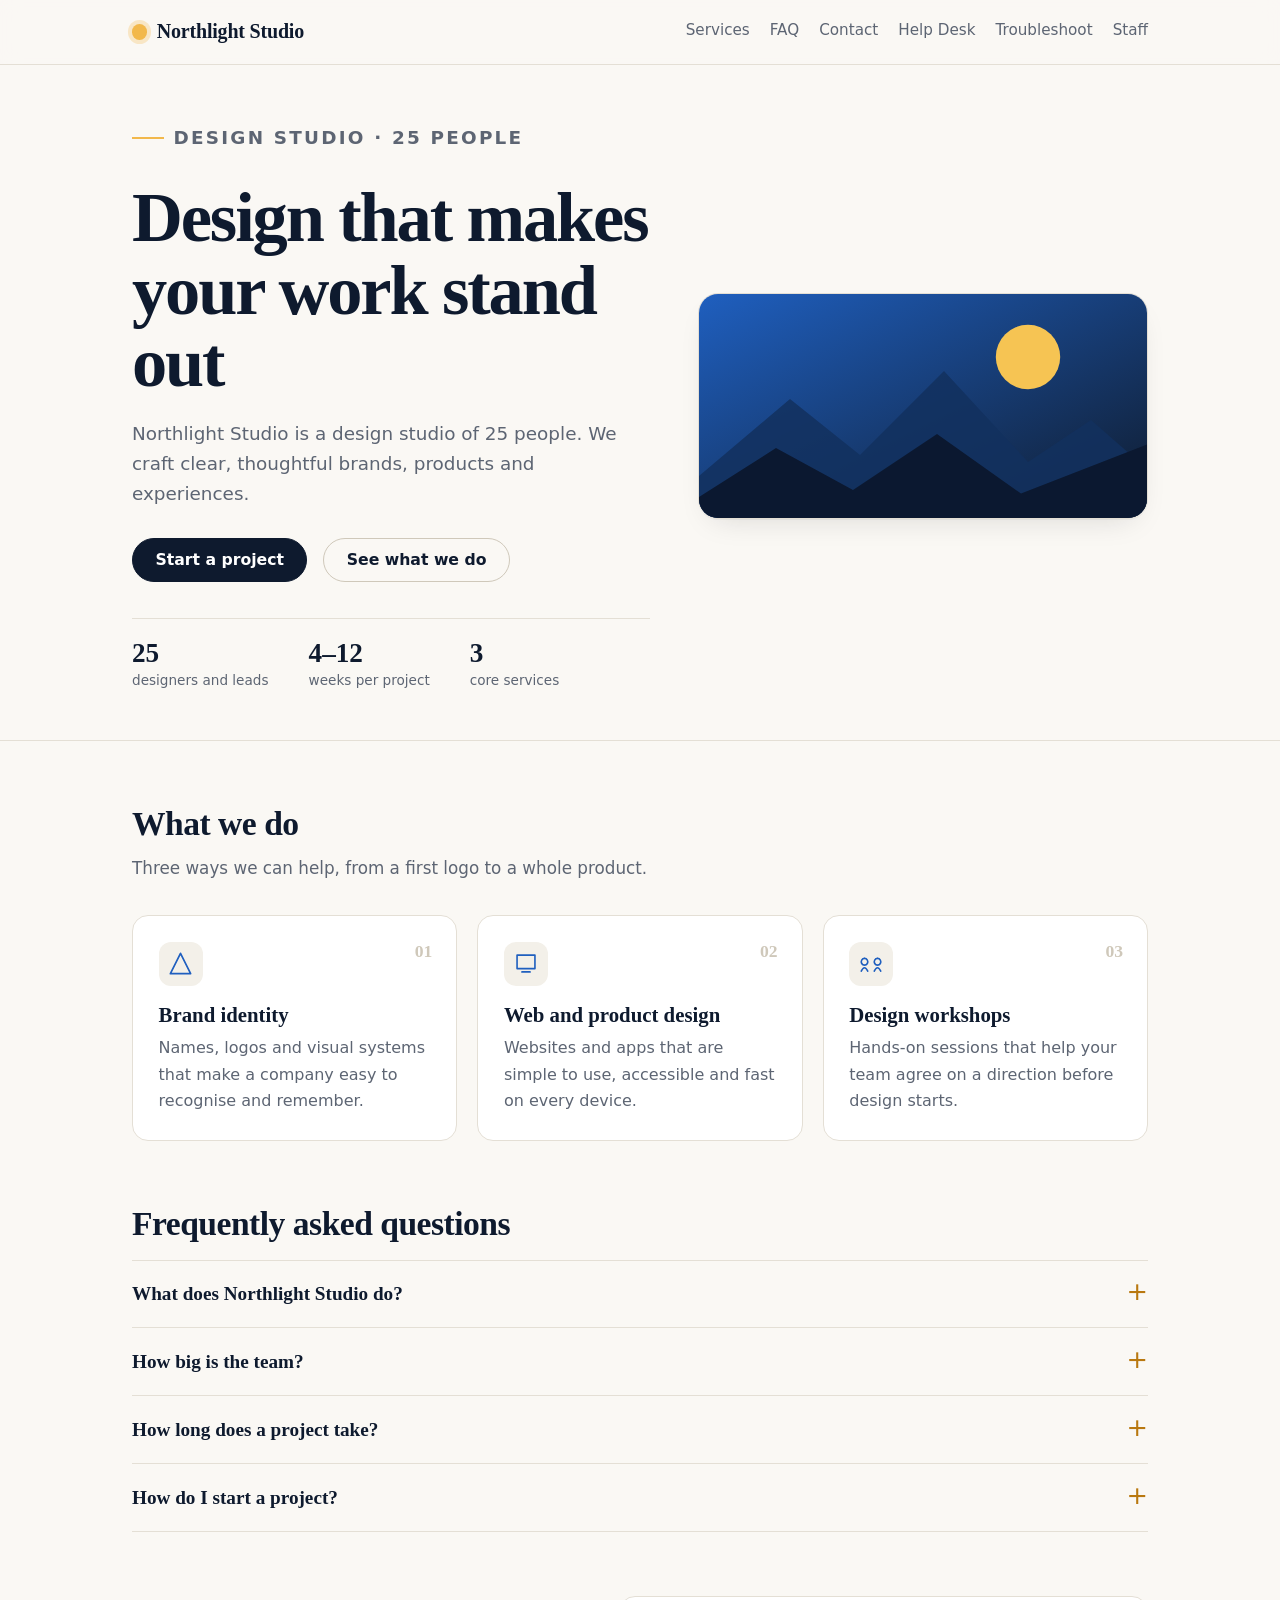
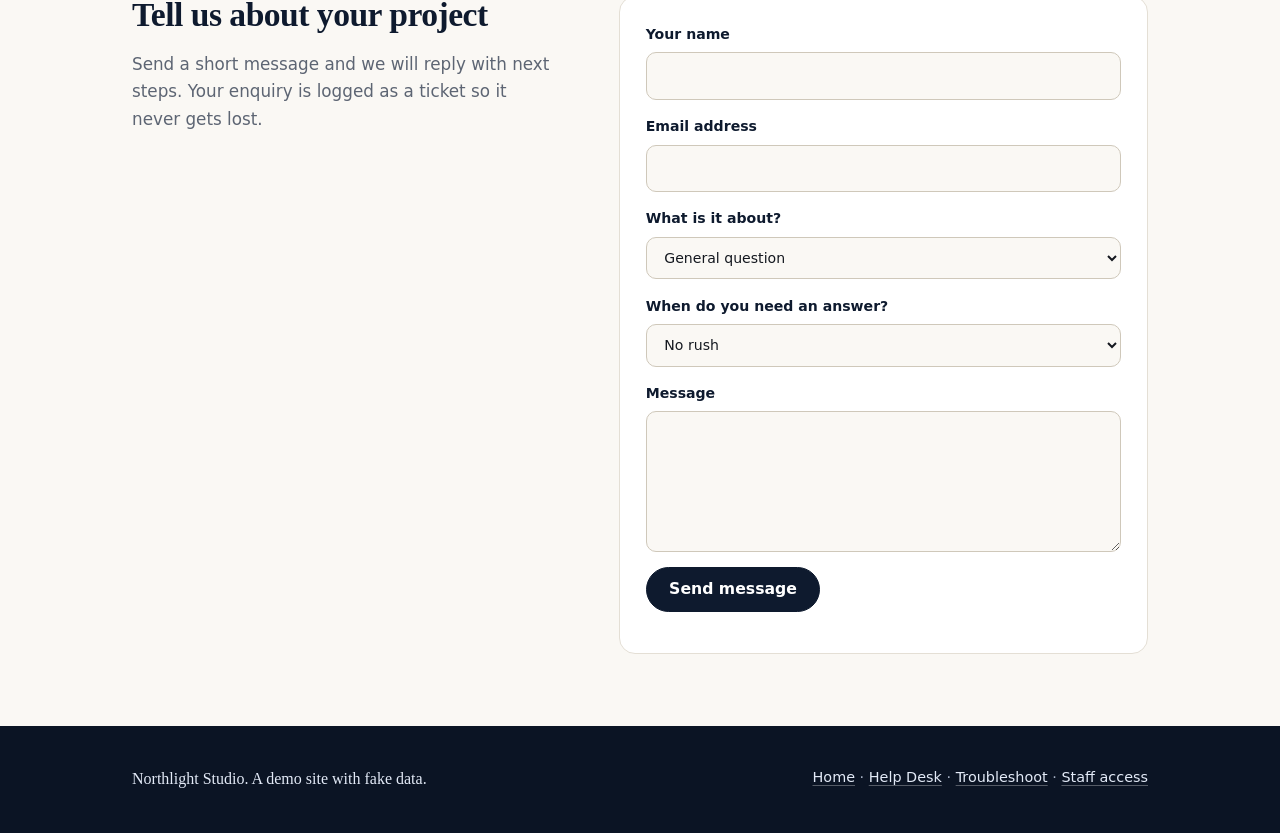
==== commit 0a313946: "Redesign site with a professional editorial look Rework site.css: warm paper background, ink navy te" ====
--- a/index.html
+++ b/index.html
@@ -65,7 +65,15 @@
           <p class="eyebrow">Design studio · 25 people</p>
           <h1>Design that makes your work stand out</h1>
           <p>Northlight Studio is a design studio of 25 people. We craft clear, thoughtful brands, products and experiences.</p>
-          <a class="btn gold" href="#contact">Start a project</a>
+          <div class="cta">
+            <a class="btn" href="#contact">Start a project</a>
+            <a class="btn ghost" href="#services">See what we do</a>
+          </div>
+          <ul class="facts" aria-label="Studio facts">
+            <li><strong>25</strong><span>designers and leads</span></li>
+            <li><strong>4–12</strong><span>weeks per project</span></li>
+            <li><strong>3</strong><span>core services</span></li>
+          </ul>
         </div>
         <img src="assets/hero.svg" width="640" height="320" alt="Illustration of a sun rising behind blue mountains, representing the Northlight Studio brand">
       </div>
@@ -119,8 +127,12 @@
 
     <section class="block" id="contact" aria-labelledby="contact-h">
       <div class="wrap">
-        <h2 id="contact-h">Contact us</h2>
-        <form id="contactForm" novalidate>
+        <div class="contact-grid">
+          <div>
+            <h2 id="contact-h">Tell us about your project</h2>
+            <p class="lead">Send a short message and we will reply with next steps. Your enquiry is logged as a ticket so it never gets lost.</p>
+          </div>
+          <form id="contactForm" novalidate>
           <label for="cName">Your name
             <input id="cName" name="name" autocomplete="name" maxlength="80" aria-describedby="cNameErr">
             <span class="err" id="cNameErr"></span></label>
@@ -146,6 +158,7 @@
           <button class="btn" type="submit">Send message</button>
           <p id="formStatus" role="status" tabindex="-1"></p>
         </form>
+        </div>
       </div>
     </section>
   </main>
--- a/site.css
+++ b/site.css
@@ -1,139 +1,174 @@
-/* Northlight Studio: shared design for every page. System fonts only, no outside resources. */
+/* Northlight Studio: shared design for every page.
+   Editorial agency look: warm paper, ink navy, one gold accent, serif headings.
+   System fonts only, no outside resources. Change the variables below to re-skin the whole site. */
 :root {
-  --bg: #f5f6fa; --surface: #ffffff; --surface-2: #f0f3f9; --text: #16202e; --muted: #566478; --line: #e1e6ee;
-  --navy: #0e1a2e; --navy-2: #16294a; --accent: #2457c5; --accent-ink: #ffffff; --gold: #f2b84b; --gold-ink: #1b2330;
-  --good: #1f7a3a; --bad: #b3261e; --warn-bg: #fff4d6; --warn-line: #e6bf5a;
-  --p1: #b3261e; --p2: #c26a00; --p3: #2e7d32;
-  --radius: 14px; --shadow: 0 1px 2px rgba(14, 26, 46, .06), 0 8px 24px rgba(14, 26, 46, .06);
+  --bg: #faf8f4; --surface: #ffffff; --surface-2: #f3f0e9; --text: #14181f; --muted: #5d6573; --line: #e4dfd5; --line-strong: #cfc8ba;
+  --ink: #0e1a2e; --ink-2: #1a2c4d; --gold: #f2b84b; --gold-deep: #b9780f;
+  --btn-bg: #0e1a2e; --btn-ink: #ffffff; --accent: #0e1a2e; --link: #1c3f8f;
+  --good: #1f7a3a; --bad: #b3261e; --warn-bg: #fff3d1; --warn-line: #e2b94f;
+  --p1: #b3261e; --p2: #b45f06; --p3: #2e7d32;
+  --radius: 16px; --radius-sm: 10px; --shadow: 0 1px 0 rgba(20, 24, 31, .04), 0 12px 32px -16px rgba(20, 24, 31, .18);
+  --serif: "Iowan Old Style", "Palatino Linotype", Palatino, Georgia, serif;
+  --sans: system-ui, -apple-system, "Segoe UI", Roboto, sans-serif;
+  --mono: ui-monospace, "Cascadia Mono", Consolas, monospace;
 }
 @media (prefers-color-scheme: dark) {
   :root {
-    --bg: #0a1220; --surface: #121c30; --surface-2: #19253d; --text: #e8edf6; --muted: #9eadc4; --line: #243250;
-    --accent: #6c9bff; --accent-ink: #0a1220; --good: #5cc57f; --bad: #ff8a80; --warn-bg: #3a2f10; --warn-line: #8a6d1d;
-    --p1: #ff6b60; --p2: #ffa24a; --p3: #5cc57f; --shadow: 0 1px 2px rgba(0, 0, 0, .4), 0 8px 24px rgba(0, 0, 0, .35);
+    --bg: #0b1220; --surface: #111a2c; --surface-2: #16223a; --text: #eef1f6; --muted: #a2acbd; --line: #222d44; --line-strong: #33415f;
+    --ink: #eef1f6; --btn-bg: #f2b84b; --btn-ink: #14181f; --accent: #f2b84b; --link: #8fb0ff;
+    --good: #5cc57f; --bad: #ff8a80; --warn-bg: #3a2f10; --warn-line: #8a6d1d;
+    --p1: #ff6b60; --p2: #ffa24a; --p3: #5cc57f; --shadow: 0 12px 32px -16px rgba(0, 0, 0, .6);
   }
 }
 * { box-sizing: border-box; }
-html { scroll-behavior: smooth; scroll-padding-top: 4.5rem; }
-body { margin: 0; font-family: system-ui, -apple-system, "Segoe UI", Roboto, sans-serif; background: var(--bg); color: var(--text); line-height: 1.6; -webkit-text-size-adjust: 100%; }
-a { color: var(--accent); }
+html { scroll-behavior: smooth; scroll-padding-top: 5rem; }
+body { margin: 0; font-family: var(--sans); background: var(--bg); color: var(--text); line-height: 1.65; -webkit-text-size-adjust: 100%; -webkit-font-smoothing: antialiased; }
+a { color: var(--link); text-underline-offset: .2em; text-decoration-thickness: 1px; }
+a:hover { text-decoration-thickness: 2px; }
 img { max-width: 100%; }
-:focus-visible { outline: 3px solid var(--gold); outline-offset: 2px; border-radius: 4px; }
+:focus-visible { outline: 2px solid var(--ink); outline-offset: 3px; border-radius: 4px; }
+@media (prefers-color-scheme: dark) { :focus-visible { outline-color: var(--gold); } }
 @media (prefers-reduced-motion: reduce) { html { scroll-behavior: auto; } * { transition: none !important; } }
 [hidden] { display: none !important; }
 
-.wrap { max-width: 64rem; margin: 0 auto; padding: 0 1rem; }
-h1, h2, h3 { line-height: 1.2; letter-spacing: -.01em; }
-h2 { font-size: 1.5rem; margin: 0 0 1rem; }
-h3 { font-size: 1.05rem; margin: 1.5rem 0 .6rem; }
+.wrap { max-width: 66rem; margin: 0 auto; padding: 0 1.25rem; }
+h1, h2, h3 { font-family: var(--serif); font-weight: 600; letter-spacing: -.015em; line-height: 1.15; color: var(--ink); }
+h2 { font-size: clamp(1.6rem, 3.5vw, 2.1rem); margin: 0 0 1rem; }
+h3 { font-size: 1.1rem; margin: 1.6rem 0 .6rem; font-family: var(--sans); font-weight: 700; letter-spacing: 0; }
 
-/* ---------- Header, footer ---------- */
-.site-header { position: sticky; top: 0; z-index: 10; background: rgba(14, 26, 46, .96); backdrop-filter: blur(6px); border-bottom: 1px solid rgba(255, 255, 255, .08); }
-.site-header .bar { display: flex; flex-wrap: wrap; align-items: center; justify-content: space-between; gap: .25rem 1.5rem; padding-top: .6rem; padding-bottom: .6rem; }
-.brand { display: inline-flex; align-items: center; gap: .6rem; font-weight: 800; font-size: 1.1rem; letter-spacing: -.01em; color: #fff; text-decoration: none; }
-.brand .sun { width: 1.15rem; height: 1.15rem; border-radius: 50%; background: radial-gradient(circle at 35% 35%, #ffe3a0, var(--gold) 60%, #e39a1c); box-shadow: 0 0 0 4px rgba(242, 184, 75, .2); }
-.site-header nav ul { list-style: none; display: flex; flex-wrap: wrap; gap: .15rem; margin: 0; padding: 0; }
-.site-header nav a { display: inline-block; padding: .4rem .75rem; border-radius: 999px; color: #c9d6ec; text-decoration: none; font-size: .95rem; font-weight: 500; transition: background .15s, color .15s; }
-.site-header nav a:hover { background: rgba(255, 255, 255, .1); color: #fff; }
-.site-header nav a[aria-current="page"] { background: rgba(242, 184, 75, .18); color: var(--gold); }
-.site-footer { margin-top: 3rem; background: var(--navy); color: #a9b8d0; padding: 1.75rem 0; font-size: .9rem; }
-.site-footer a { color: #dbe6f7; }
-.site-footer .wrap { display: flex; flex-wrap: wrap; justify-content: space-between; gap: .5rem 1.5rem; }
+/* ---------- Header and footer ---------- */
+.site-header { position: sticky; top: 0; z-index: 10; background: color-mix(in srgb, var(--bg) 88%, transparent); backdrop-filter: saturate(1.4) blur(10px); border-bottom: 1px solid var(--line); }
+.site-header .bar { display: flex; flex-wrap: wrap; align-items: center; justify-content: space-between; gap: .1rem 1.5rem; padding-top: .7rem; padding-bottom: .7rem; }
+.brand { display: inline-flex; align-items: center; gap: .6rem; font-family: var(--serif); font-weight: 700; font-size: 1.25rem; letter-spacing: -.01em; color: var(--ink); text-decoration: none; }
+.brand .sun { width: .95rem; height: .95rem; border-radius: 50%; background: var(--gold); box-shadow: 0 0 0 4px color-mix(in srgb, var(--gold) 28%, transparent); }
+.site-header nav ul { list-style: none; display: flex; flex-wrap: wrap; gap: 0 1.25rem; margin: 0; padding: 0; }
+.site-header nav a { display: inline-block; padding: .45rem 0; color: var(--muted); text-decoration: none; font-size: .95rem; font-weight: 500; border-bottom: 2px solid transparent; transition: color .15s, border-color .15s; }
+.site-header nav a:hover { color: var(--ink); border-bottom-color: var(--line-strong); }
+.site-header nav a[aria-current="page"] { color: var(--ink); border-bottom-color: var(--gold); }
+.site-footer { margin-top: 4.5rem; background: #0b1424; color: #a9b4c8; padding: 2.5rem 0; font-size: .9rem; }
+.site-footer a { color: #e3eaf7; text-decoration-color: rgba(255, 255, 255, .3); }
+.site-footer .wrap { display: flex; flex-wrap: wrap; justify-content: space-between; gap: .75rem 2rem; }
+.site-footer span:first-child { font-family: var(--serif); font-size: 1rem; color: #e3eaf7; }
 
-/* ---------- Page title band (inner pages) ---------- */
-.page-head { background: linear-gradient(160deg, var(--navy), var(--navy-2)); color: #fff; padding: 2rem 0 2.25rem; }
-.page-head h1 { margin: 0 0 .4rem; font-size: clamp(1.6rem, 4.5vw, 2.1rem); }
-.page-head p { margin: 0; color: #c9d6ec; max-width: 44rem; }
-.page-head a { color: var(--gold); }
-.page-body { padding-top: 1.5rem; padding-bottom: 1rem; display: grid; gap: 1.25rem; }
-.page-body.narrow { max-width: 42rem; }
+/* ---------- Inner page title band ---------- */
+.page-head { border-bottom: 1px solid var(--line); padding: 2.75rem 0 2.25rem; background: linear-gradient(180deg, var(--surface-2), var(--bg)); }
+.page-head h1 { margin: 0 0 .5rem; font-size: clamp(2rem, 5vw, 2.9rem); }
+.page-head p { margin: 0; color: var(--muted); max-width: 42rem; font-size: 1.05rem; }
+.page-head a { color: var(--link); }
+.page-body { padding-top: 2rem; padding-bottom: 1rem; display: grid; gap: 1.5rem; }
+.page-body.narrow { max-width: 44rem; }
 
-/* ---------- Home: hero, services, FAQ ---------- */
-.hero { color: #fff; padding: 2.75rem 0 3rem; background: radial-gradient(60rem 24rem at 85% -10%, rgba(242, 184, 75, .22), transparent 60%), linear-gradient(160deg, var(--navy), var(--navy-2)); }
-.hero .wrap { display: grid; gap: 2rem; grid-template-columns: 1.1fr 1fr; align-items: center; }
-@media (max-width: 42rem) { .hero .wrap { grid-template-columns: 1fr; } .hero { padding: 2rem 0; } }
-.eyebrow { display: inline-block; margin: 0 0 .75rem; padding: .2rem .7rem; border-radius: 999px; background: rgba(242, 184, 75, .16); color: var(--gold); font-size: .8rem; font-weight: 700; letter-spacing: .04em; text-transform: uppercase; }
-.hero h1 { font-size: clamp(2rem, 6vw, 3rem); line-height: 1.1; margin: 0 0 1rem; letter-spacing: -.02em; }
-.hero p { font-size: 1.1rem; margin: 0 0 1.5rem; color: #d3def2; max-width: 32rem; }
-.hero img { width: 100%; height: auto; border-radius: var(--radius); display: block; box-shadow: 0 20px 50px rgba(0, 0, 0, .35); }
-section.block { padding: 2.75rem 0 0; }
-.lead { color: var(--muted); margin: -.5rem 0 1.5rem; max-width: 40rem; }
-.cards { display: grid; gap: 1rem; grid-template-columns: repeat(3, 1fr); }
-@media (max-width: 42rem) { .cards { grid-template-columns: 1fr; } }
-.card { background: var(--surface); border: 1px solid var(--line); border-radius: var(--radius); padding: 1.35rem; box-shadow: var(--shadow); }
-.cards .card { transition: transform .15s, box-shadow .15s; }
-.cards .card:hover { transform: translateY(-2px); }
-.card img { width: 3rem; height: 3rem; display: block; margin-bottom: .75rem; padding: .5rem; background: var(--surface-2); border-radius: 12px; }
-.card h3 { margin: 0 0 .4rem; font-size: 1.15rem; }
+/* ---------- Home: hero ---------- */
+.hero { padding: 3.5rem 0 3rem; border-bottom: 1px solid var(--line); }
+.hero .wrap { display: grid; gap: 3rem; grid-template-columns: 1.15fr 1fr; align-items: center; }
+@media (max-width: 46rem) { .hero .wrap { grid-template-columns: 1fr; gap: 2rem; } .hero { padding: 2.25rem 0 2rem; } }
+.eyebrow { display: inline-flex; align-items: center; gap: .6rem; margin: 0 0 1.25rem; color: var(--muted); font-size: .78rem; font-weight: 700; letter-spacing: .12em; text-transform: uppercase; }
+.eyebrow::before { content: ""; width: 2rem; height: 2px; background: var(--gold); }
+.hero h1 { font-size: clamp(2.5rem, 7vw, 4.4rem); line-height: 1.03; letter-spacing: -.03em; margin: 0 0 1.25rem; font-weight: 600; }
+.hero p { font-size: 1.15rem; margin: 0 0 1.75rem; color: var(--muted); max-width: 31rem; }
+.hero img { width: 100%; height: auto; border-radius: 20px; display: block; border: 1px solid var(--line); box-shadow: var(--shadow); }
+.cta { display: flex; flex-wrap: wrap; gap: .75rem 1rem; align-items: center; }
+.facts { list-style: none; display: grid; grid-template-columns: repeat(3, auto); justify-content: start; gap: 1rem 2.5rem; margin: 2.25rem 0 0; padding: 1.25rem 0 0; border-top: 1px solid var(--line); }
+.facts li { display: grid; }
+.facts strong { font-family: var(--serif); font-size: 1.7rem; line-height: 1.1; color: var(--ink); font-weight: 600; }
+.facts span { color: var(--muted); font-size: .85rem; }
+@media (max-width: 30rem) { .facts { grid-template-columns: repeat(3, 1fr); gap: .75rem; } .facts strong { font-size: 1.35rem; } }
+
+/* ---------- Home: sections ---------- */
+section.block { padding: 4rem 0 0; }
+.lead { color: var(--muted); margin: -.25rem 0 2rem; max-width: 38rem; font-size: 1.05rem; }
+.cards { display: grid; gap: 1.25rem; grid-template-columns: repeat(3, 1fr); counter-reset: svc; }
+@media (max-width: 46rem) { .cards { grid-template-columns: 1fr; } }
+.card { background: var(--surface); border: 1px solid var(--line); border-radius: var(--radius); padding: 1.6rem; }
+.cards .card { counter-increment: svc; position: relative; transition: border-color .2s, transform .2s; }
+.cards .card:hover { border-color: var(--ink); transform: translateY(-3px); }
+.cards .card::before { content: "0" counter(svc); position: absolute; top: 1.3rem; right: 1.5rem; font-family: var(--serif); font-size: 1.1rem; color: var(--line-strong); font-weight: 600; }
+.card img { width: 2.75rem; height: 2.75rem; display: block; margin-bottom: 1.1rem; padding: .55rem; background: var(--surface-2); border-radius: 12px; }
+.card h3 { margin: 0 0 .5rem; font-size: 1.3rem; font-family: var(--serif); font-weight: 600; }
 .card p { margin: 0; color: var(--muted); }
-details { background: var(--surface); border: 1px solid var(--line); border-radius: var(--radius); padding: .9rem 1.1rem; margin-bottom: .65rem; }
-details[open] { box-shadow: var(--shadow); }
-summary { font-weight: 600; cursor: pointer; }
-details p { margin: .6rem 0 0; color: var(--muted); }
+
+details { border-top: 1px solid var(--line); padding: 1.1rem 0; }
+#faq .wrap > details:last-of-type { border-bottom: 1px solid var(--line); }
+summary { font-family: var(--serif); font-size: 1.2rem; font-weight: 600; color: var(--ink); cursor: pointer; list-style: none; display: flex; justify-content: space-between; gap: 1rem; align-items: baseline; }
+summary::-webkit-details-marker { display: none; }
+summary::after { content: "+"; font-family: var(--sans); font-weight: 300; font-size: 1.6rem; line-height: 1; color: var(--gold-deep); flex: none; }
+details[open] summary::after { content: "\2212"; }
+details p { margin: .75rem 0 0; color: var(--muted); max-width: 42rem; }
+
+.contact-grid { display: grid; gap: 2rem 4rem; grid-template-columns: 1fr 1.25fr; align-items: start; }
+@media (max-width: 50rem) { .contact-grid { grid-template-columns: 1fr; } }
+.contact-grid .lead { margin: 0; }
 
 /* ---------- Buttons ---------- */
-.btn, button { font: inherit; font-weight: 700; cursor: pointer; border: 1px solid transparent; border-radius: 10px; padding: .65rem 1.1rem; background: var(--accent); color: var(--accent-ink); text-decoration: none; display: inline-block; transition: filter .15s, transform .05s; }
-.btn:hover, button:hover { filter: brightness(1.08); }
-.btn:active, button:active { transform: translateY(1px); }
-.btn.gold { background: var(--gold); color: var(--gold-ink); box-shadow: 0 6px 18px rgba(242, 184, 75, .3); }
-button.secondary { background: var(--surface); color: var(--text); border-color: var(--line); }
-button.small { padding: .25rem .65rem; font-size: .8rem; border-radius: 8px; }
-button.danger { background: var(--bad); color: #fff; }
-button.primary { background: var(--accent); color: var(--accent-ink); }
+.btn, button { font: inherit; font-weight: 600; font-size: .98rem; cursor: pointer; border: 1.5px solid var(--btn-bg); border-radius: 999px; padding: .7rem 1.4rem; background: var(--btn-bg); color: var(--btn-ink); text-decoration: none; display: inline-block; transition: transform .1s, box-shadow .15s, background .15s; line-height: 1.3; }
+.btn:hover, button:hover { box-shadow: 0 8px 20px -8px color-mix(in srgb, var(--btn-bg) 70%, transparent); transform: translateY(-1px); }
+.btn:active, button:active { transform: translateY(0); }
+.btn.gold { background: var(--btn-bg); color: var(--btn-ink); }
+.btn.ghost, button.secondary { background: transparent; color: var(--ink); border-color: var(--line-strong); }
+.btn.ghost:hover, button.secondary:hover { border-color: var(--ink); box-shadow: none; }
+button.small { padding: .28rem .8rem; font-size: .8rem; }
+button.danger { background: transparent; color: var(--bad); border-color: color-mix(in srgb, var(--bad) 55%, transparent); }
+button.danger:hover { background: var(--bad); color: #fff; box-shadow: none; }
+button.primary { background: var(--btn-bg); color: var(--btn-ink); }
 
 /* ---------- Forms ---------- */
-form { background: var(--surface); border: 1px solid var(--line); border-radius: var(--radius); padding: 1.35rem; box-shadow: var(--shadow); }
-#contactForm { max-width: 36rem; }
-label { display: block; font-weight: 600; font-size: .92rem; margin-bottom: 1rem; }
-input, select, textarea { display: block; width: 100%; margin-top: .35rem; padding: .65rem .75rem; font: inherit; border: 1px solid color-mix(in srgb, var(--muted) 45%, var(--line)); border-radius: 10px; background: var(--surface); color: var(--text); }
-input:focus, select:focus, textarea:focus { outline: 3px solid color-mix(in srgb, var(--accent) 35%, transparent); border-color: var(--accent); }
+form { background: var(--surface); border: 1px solid var(--line); border-radius: var(--radius); padding: 1.6rem; }
+label { display: block; font-weight: 600; font-size: .88rem; margin-bottom: 1.1rem; color: var(--ink); }
+input, select, textarea { display: block; width: 100%; margin-top: .4rem; padding: .7rem .85rem; font: inherit; font-weight: 400; color: var(--text); border: 1px solid var(--line-strong); border-radius: var(--radius-sm); background: var(--bg); transition: border-color .15s, box-shadow .15s; }
+input:hover, select:hover, textarea:hover { border-color: var(--muted); }
+input:focus, select:focus, textarea:focus { outline: none; border-color: var(--ink); box-shadow: 0 0 0 3px color-mix(in srgb, var(--gold) 55%, transparent); background: var(--surface); }
 [aria-invalid="true"], .invalid { border-color: var(--bad); }
-.err { display: block; color: var(--bad); font-weight: 500; font-size: .88rem; min-height: 1.1em; margin-top: .25rem; }
+.err { display: block; color: var(--bad); font-weight: 500; font-size: .85rem; min-height: 1.1em; margin-top: .3rem; }
 #formStatus { margin: 1rem 0 0; font-weight: 600; }
 #formStatus.ok, .msg.good { color: var(--good); } #formStatus.bad, .msg.bad { color: var(--bad); }
-.msg { min-height: 1.2em; font-size: .92rem; margin: .6rem 0 0; }
+.msg { min-height: 1.2em; font-size: .92rem; margin: .7rem 0 0; }
 .hint { color: var(--muted); font-size: .9rem; margin: 0 0 1rem; }
 .row { display: flex; gap: .6rem; flex-wrap: wrap; align-items: center; }
 
 /* ---------- Panels, tables, badges (Help Desk, Staff) ---------- */
-section.panel, .page-body > section, .page-body > div > section { background: var(--surface); border: 1px solid var(--line); border-radius: var(--radius); padding: 1.35rem; box-shadow: var(--shadow); }
-.layout { display: grid; gap: 1.25rem; grid-template-columns: 22rem 1fr; align-items: start; }
-.grid { display: grid; gap: 1.25rem; grid-template-columns: 1fr 1fr; align-items: start; }
+.page-body > section, .page-body > div > section { background: var(--surface); border: 1px solid var(--line); border-radius: var(--radius); padding: 1.6rem; }
+.page-body form { border: 0; padding: 0; background: transparent; }
+.layout { display: grid; gap: 1.5rem; grid-template-columns: 22rem 1fr; align-items: start; }
+.grid { display: grid; gap: 1.5rem; grid-template-columns: 1fr 1fr; align-items: start; }
 @media (max-width: 52rem) { .layout, .grid { grid-template-columns: 1fr; } }
-.page-body form { box-shadow: none; border: 0; padding: 0; background: transparent; }
-.notice { background: var(--warn-bg); border-bottom: 2px solid var(--warn-line); padding: .7rem 1rem; text-align: center; font-weight: 600; font-size: .95rem; }
+.notice { background: var(--warn-bg); border-bottom: 1px solid var(--warn-line); padding: .75rem 1.25rem; text-align: center; font-weight: 500; font-size: .93rem; }
 .table-wrap { overflow-x: auto; }
 table { width: 100%; border-collapse: collapse; font-size: .92rem; }
-th, td { text-align: left; padding: .55rem .6rem; border-bottom: 1px solid var(--line); vertical-align: middle; }
-th { color: var(--muted); font-weight: 600; font-size: .82rem; text-transform: uppercase; letter-spacing: .03em; }
+th, td { text-align: left; padding: .7rem .6rem; border-bottom: 1px solid var(--line); vertical-align: middle; }
+th { color: var(--muted); font-weight: 700; font-size: .72rem; text-transform: uppercase; letter-spacing: .08em; }
 tr.left td { color: var(--muted); }
-.pill { display: inline-block; padding: .12rem .6rem; border-radius: 999px; font-size: .75rem; font-weight: 700; color: #fff; background: var(--good); }
+.pill { display: inline-block; padding: .12rem .65rem; border-radius: 999px; font-size: .72rem; font-weight: 700; letter-spacing: .02em; color: #fff; background: var(--good); }
 .pill.Leaver { background: var(--muted); }
-code { background: var(--surface-2); padding: .1rem .4rem; border-radius: 6px; font-size: .92em; }
-.code { font-family: ui-monospace, "Cascadia Mono", Consolas, monospace; font-size: 1.7rem; letter-spacing: .15rem; font-weight: 700; }
-#joinerResult { background: color-mix(in srgb, var(--good) 12%, var(--surface)); border: 1px solid color-mix(in srgb, var(--good) 40%, var(--line)); border-radius: 12px; padding: .85rem 1rem; margin-top: .85rem; display: grid; gap: .3rem; }
+code { font-family: var(--mono); background: var(--surface-2); padding: .12rem .45rem; border-radius: 6px; font-size: .9em; }
+.code { font-family: var(--mono); font-size: 1.8rem; letter-spacing: .18rem; font-weight: 700; color: var(--ink); }
+#joinerResult { background: color-mix(in srgb, var(--good) 10%, var(--surface)); border: 1px solid color-mix(in srgb, var(--good) 40%, var(--line)); border-radius: 12px; padding: .9rem 1.1rem; margin-top: .9rem; display: grid; gap: .3rem; }
 ul#log { margin: 0; padding-left: 1.1rem; font-size: .85rem; color: var(--muted); }
 
 /* ---------- Troubleshooter ---------- */
-.trail { color: var(--muted); font-size: .85rem; margin: 0 0 .75rem; font-weight: 600; text-transform: uppercase; letter-spacing: .04em; }
-.help { color: var(--muted); margin: 0 0 1rem; }
-.options { display: grid; gap: .6rem; }
-.options button { text-align: left; background: var(--surface); color: var(--text); border: 1px solid var(--line); font-weight: 600; padding: .85rem 1rem; }
-.options button:hover { border-color: var(--accent); filter: none; background: var(--surface-2); }
-.nav { display: flex; gap: .6rem; margin-top: 1.1rem; }
-.nav button { text-align: center; background: var(--surface); color: var(--text); border-color: var(--line); }
-.nav button.primary { background: var(--accent); color: var(--accent-ink); border-color: var(--accent); }
-.result { border-left: 6px solid var(--good); }
+.trail { color: var(--muted); font-size: .75rem; margin: 0 0 .75rem; font-weight: 700; text-transform: uppercase; letter-spacing: .12em; }
+.page-body .card h2 { font-size: 1.6rem; }
+.help { color: var(--muted); margin: 0 0 1.25rem; }
+.options { display: grid; gap: .65rem; margin-top: 1rem; }
+.options button { text-align: left; background: var(--bg); color: var(--ink); border: 1px solid var(--line-strong); border-radius: 12px; font-weight: 500; padding: .95rem 1.1rem; display: flex; justify-content: space-between; gap: 1rem; }
+.options button::after { content: "\2192"; color: var(--gold-deep); font-weight: 700; }
+.options button:hover { border-color: var(--ink); background: var(--surface); box-shadow: none; transform: none; }
+.nav { display: flex; gap: .6rem; margin-top: 1.4rem; }
+.nav button { background: transparent; color: var(--ink); border-color: var(--line-strong); }
+.nav button:hover { border-color: var(--ink); box-shadow: none; }
+.nav button.primary { background: var(--btn-bg); color: var(--btn-ink); border-color: var(--btn-bg); }
+.result { border-left: 5px solid var(--good); }
 .result.escalate { border-left-color: var(--p2); }
-.tag { display: inline-block; font-size: .75rem; font-weight: 700; color: #fff; background: var(--good); border-radius: 999px; padding: .15rem .7rem; margin-bottom: .6rem; }
+.tag { display: inline-block; font-size: .72rem; font-weight: 700; letter-spacing: .06em; text-transform: uppercase; color: #fff; background: var(--good); border-radius: 999px; padding: .2rem .75rem; margin-bottom: .75rem; }
 .escalate .tag { background: var(--p2); }
+h2[tabindex="-1"]:focus { outline: none; } /* heading is focused by script for screen readers only */
 
-/* ---------- Polish ---------- */
-h2[tabindex="-1"]:focus { outline: none; } /* heading is focused by script for screen readers only */
-.options { margin-top: .25rem; }
 @media (prefers-color-scheme: dark) {
-  /* bright badge colours need dark text for contrast */
-  .pill, .tag, .badge.P1, .badge.P2, .badge.P3 { color: #0a1220; }
-  button.danger { background: #ff6b60; color: #0a1220; }
+  .pill, .tag, .badge.P1, .badge.P2, .badge.P3 { color: #0b1220; }
   .card img { filter: brightness(1.7) saturate(1.2); }
 }
+
+/* ---------- Refinements ---------- */
+.err:empty { min-height: 0; margin: 0; }
+label { margin-bottom: .95rem; }
+.contact-grid > div:first-child { position: sticky; top: 6rem; }
+@media (max-width: 50rem) { .contact-grid > div:first-child { position: static; } }
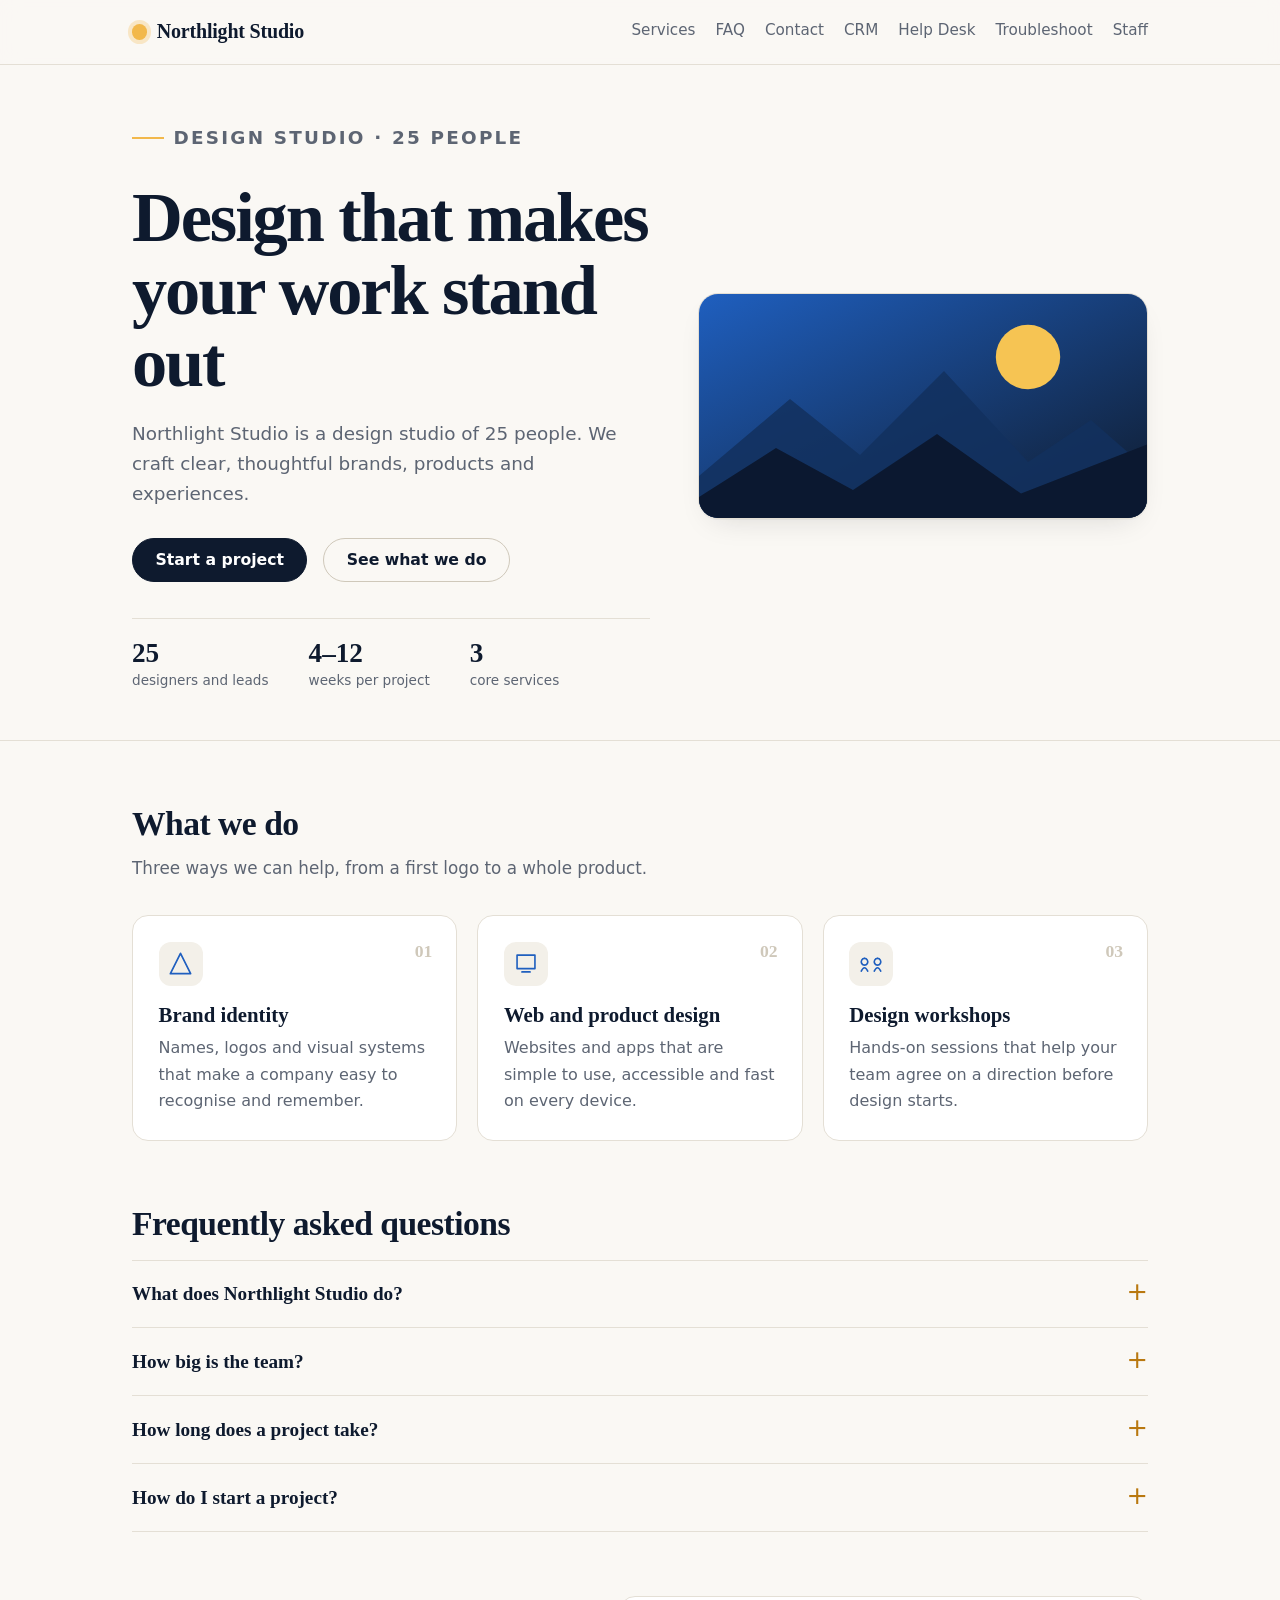
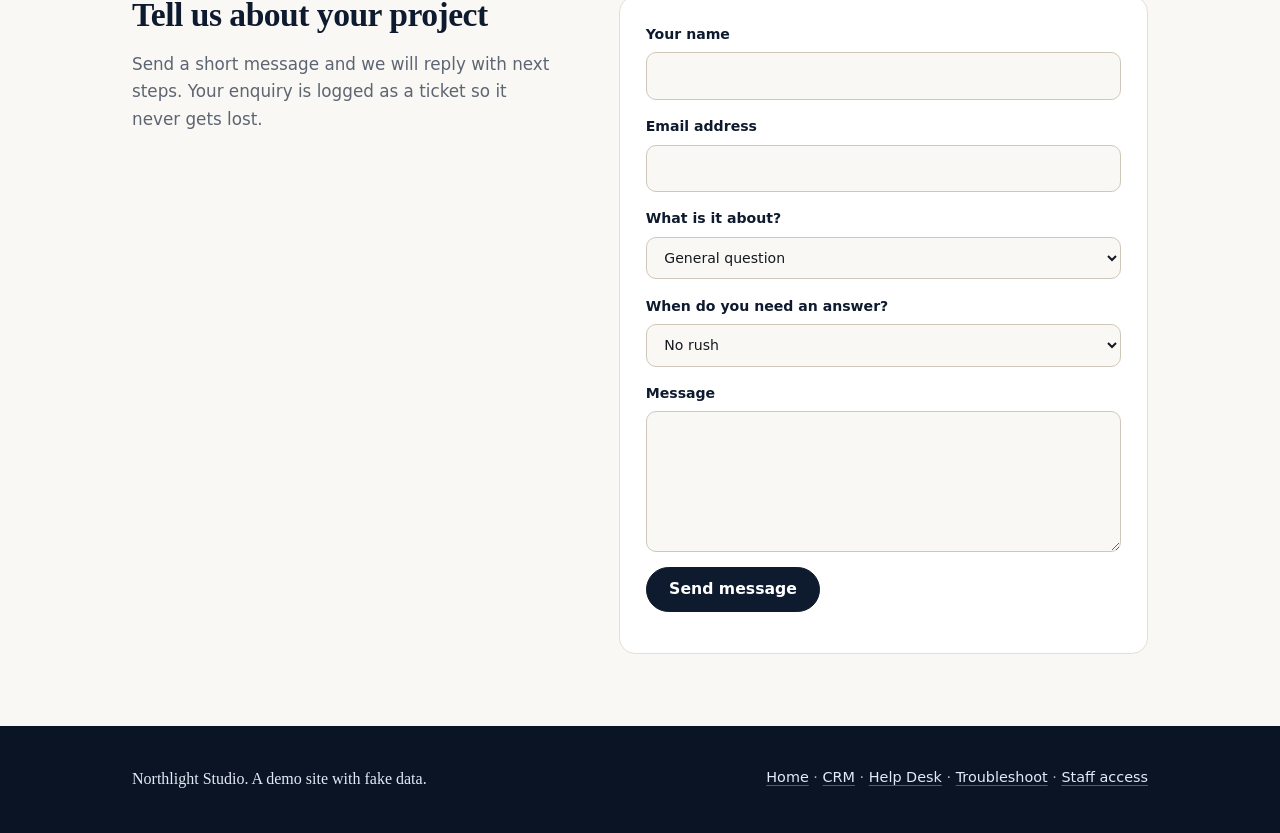
==== commit ca92fe5c: "Add CRM page with lead conversion, support cases and SVG chart crm.html/crm.js: leads, accounts, con" ====
--- a/index.html
+++ b/index.html
@@ -50,6 +50,7 @@
           <li><a href="index.html#services">Services</a></li>
           <li><a href="index.html#faq">FAQ</a></li>
           <li><a href="index.html#contact">Contact</a></li>
+          <li><a href="crm.html">CRM</a></li>
           <li><a href="helpdesk.html">Help Desk</a></li>
           <li><a href="troubleshoot.html">Troubleshoot</a></li>
           <li><a href="staff.html">Staff</a></li>
@@ -166,7 +167,7 @@
   <footer class="site-footer">
     <div class="wrap">
       <span>Northlight Studio. A demo site with fake data.</span>
-      <span><a href="index.html">Home</a> · <a href="helpdesk.html">Help Desk</a> · <a href="troubleshoot.html">Troubleshoot</a> · <a href="staff.html">Staff access</a></span>
+      <span><a href="index.html">Home</a> · <a href="crm.html">CRM</a> · <a href="helpdesk.html">Help Desk</a> · <a href="troubleshoot.html">Troubleshoot</a> · <a href="staff.html">Staff access</a></span>
     </div>
   </footer>
 
--- a/site.css
+++ b/site.css
@@ -172,3 +172,32 @@
 label { margin-bottom: .95rem; }
 .contact-grid > div:first-child { position: sticky; top: 6rem; }
 @media (max-width: 50rem) { .contact-grid > div:first-child { position: static; } }
+
+/* ---------- CRM ---------- */
+.tabs { display: flex; flex-wrap: wrap; gap: .4rem; }
+.tab { background: transparent; color: var(--muted); border: 1px solid var(--line-strong); font-weight: 600; font-size: .9rem; padding: .5rem 1rem; }
+.tab:hover { color: var(--ink); border-color: var(--ink); box-shadow: none; transform: none; }
+.tab[aria-selected="true"] { background: var(--btn-bg); color: var(--btn-ink); border-color: var(--btn-bg); }
+.tiles { display: grid; grid-template-columns: repeat(auto-fit, minmax(10.5rem, 1fr)); gap: .85rem; margin-bottom: 1.5rem; }
+.tile { background: var(--bg); border: 1px solid var(--line); border-radius: 12px; padding: .9rem 1rem; display: grid; gap: .15rem; }
+.tile strong { font-family: var(--serif); font-size: 1.35rem; color: var(--ink); line-height: 1.2; }
+.tile span { color: var(--muted); font-size: .82rem; }
+.chart { max-width: 40rem; }
+.chart-svg { width: 100%; height: auto; display: block; font-family: var(--sans); }
+.chart-svg .axis { stroke: var(--line-strong); stroke-width: 1.5; }
+.chart-svg .grid { stroke: var(--line); stroke-width: 1; stroke-dasharray: 3 4; }
+.chart-svg .tick, .chart-svg .amount-label { fill: var(--muted); font-size: 11px; }
+.chart-svg .stage-label { fill: var(--text); font-size: 13px; font-weight: 600; }
+.chart-svg .bar-count { fill: var(--ink); font-size: 14px; font-weight: 700; }
+.chart-svg .bar-Lead { fill: #8a93a3; } .chart-svg .bar-Qualified { fill: #3d6fd1; } .chart-svg .bar-Quote { fill: var(--gold); }
+.chart-svg .bar-Won { fill: var(--p3); } .chart-svg .bar-Lost { fill: var(--p1); }
+.inline-form { display: grid; grid-template-columns: repeat(auto-fit, minmax(11rem, 1fr)); gap: 0 1rem; align-items: end; }
+.inline-form button { margin-bottom: .95rem; justify-self: start; }
+td.empty { color: var(--muted); text-align: center; padding: 1.5rem; }
+.badge { display: inline-block; padding: .15rem .65rem; border-radius: 999px; color: #fff; font-size: .72rem; font-weight: 800; }
+.badge.pr-Low { background: var(--p3); } .badge.pr-Medium { background: var(--gold-deep); } .badge.pr-High { background: var(--p2); } .badge.pr-Critical { background: var(--p1); }
+.badge.tag-overdue { background: transparent; color: var(--p1); border: 1.5px solid var(--p1); margin-left: .25rem; }
+.status-select { width: auto; margin: 0; padding: .3rem .5rem; font-size: .85rem; }
+@media (prefers-color-scheme: dark) { .badge.pr-Low, .badge.pr-Medium, .badge.pr-High, .badge.pr-Critical { color: #0b1220; } .badge.pr-Medium { background: var(--gold); } }
+.inline-form input, .inline-form select { height: 2.75rem; padding-top: 0; padding-bottom: 0; }
+.chart { max-width: 46rem; }
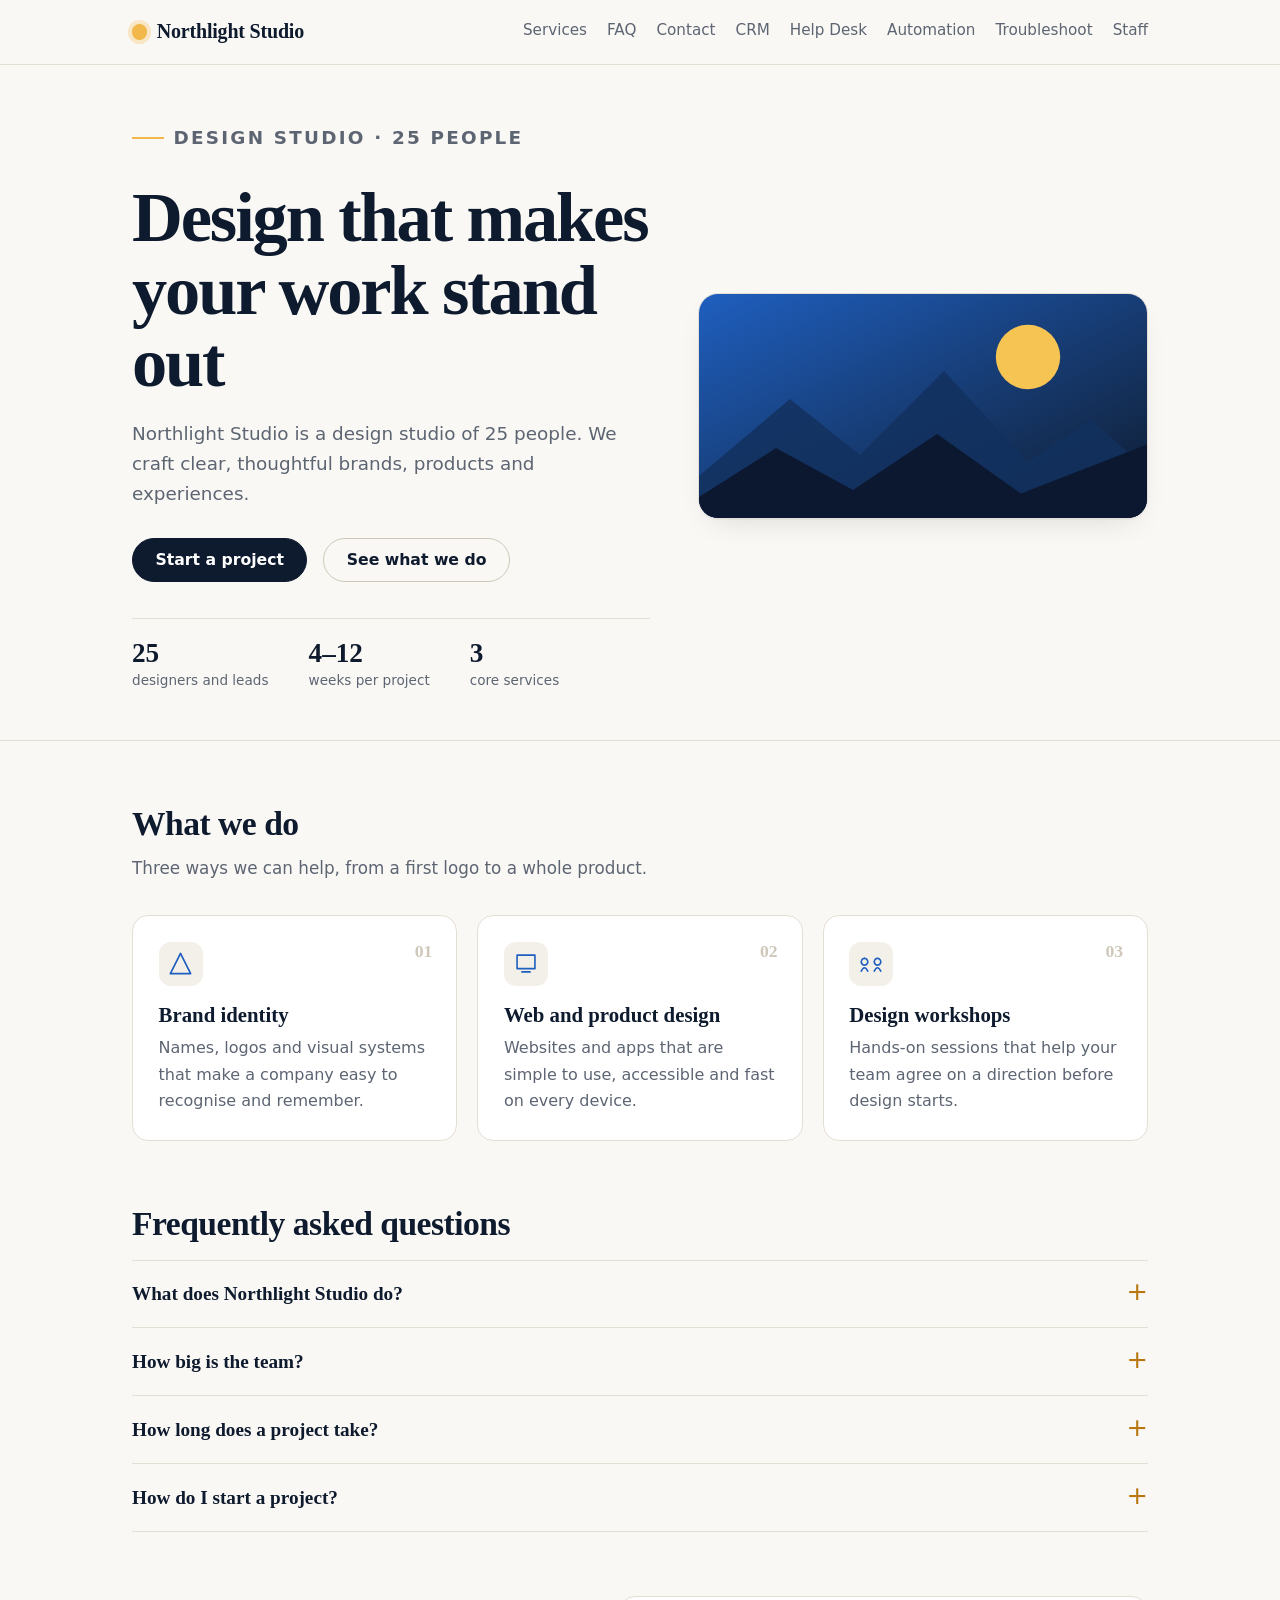
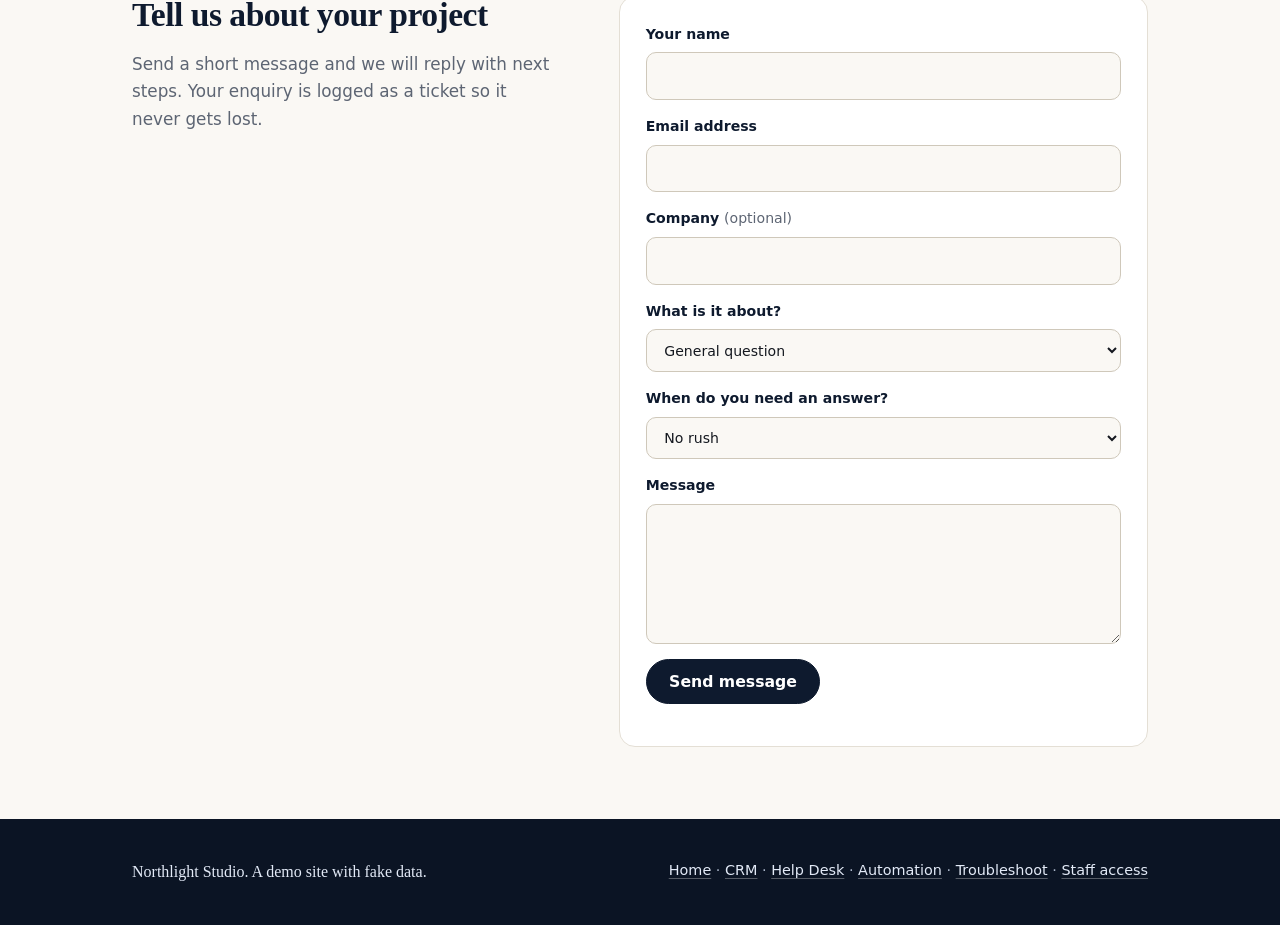
==== commit 540987e5: "Add rules-driven automation: contact form creates lead, ticket and urgent alert rules.json holds the" ====
--- a/index.html
+++ b/index.html
@@ -52,6 +52,7 @@
           <li><a href="index.html#contact">Contact</a></li>
           <li><a href="crm.html">CRM</a></li>
           <li><a href="helpdesk.html">Help Desk</a></li>
+          <li><a href="automation.html">Automation</a></li>
           <li><a href="troubleshoot.html">Troubleshoot</a></li>
           <li><a href="staff.html">Staff</a></li>
         </ul>
@@ -140,6 +141,8 @@
           <label for="cEmail">Email address
             <input id="cEmail" name="email" type="email" autocomplete="email" inputmode="email" maxlength="120" aria-describedby="cEmailErr">
             <span class="err" id="cEmailErr"></span></label>
+          <label for="cCompany">Company <span class="optional">(optional)</span>
+            <input id="cCompany" name="company" autocomplete="organization" maxlength="80"></label>
           <label for="cTopic">What is it about?
             <select id="cTopic" name="topic">
               <option>General question</option>
@@ -167,28 +170,17 @@
   <footer class="site-footer">
     <div class="wrap">
       <span>Northlight Studio. A demo site with fake data.</span>
-      <span><a href="index.html">Home</a> · <a href="crm.html">CRM</a> · <a href="helpdesk.html">Help Desk</a> · <a href="troubleshoot.html">Troubleshoot</a> · <a href="staff.html">Staff access</a></span>
+      <span><a href="index.html">Home</a> · <a href="crm.html">CRM</a> · <a href="helpdesk.html">Help Desk</a> · <a href="automation.html">Automation</a> · <a href="troubleshoot.html">Troubleshoot</a> · <a href="staff.html">Staff access</a></span>
     </div>
   </footer>
 
+  <script src="automation.js"></script>
   <script>
     (function () {
       'use strict';
-      // Writes into the same storage the Help Desk page reads (helpdesk.js, key v2).
-      const KEY = 'helpdesk.tickets.v2';
-      const ID_FLOOR = 1005; // the demo tickets use HD-1001..1005, so new ids start above them
+      // The form only validates and hands the message to the rules in rules.json (see automation.js).
       const $ = id => document.getElementById(id);
       const form = $('contactForm');
-
-      function loadTickets() {
-        const v = JSON.parse(localStorage.getItem(KEY) || '[]');
-        return Array.isArray(v) ? v : [];
-      }
-      function nextId(tickets) {
-        let max = ID_FLOOR;
-        tickets.forEach(t => { const n = parseInt(String(t.id).replace(/\D/g, ''), 10); if (n > max) max = n; });
-        return 'HD-' + (max + 1);
-      }
 
       const checks = [
         ['name', 'cName', 'cNameErr', v => v ? '' : 'Please enter your name.'],
@@ -199,7 +191,7 @@
 
       function status(msg, ok) { const s = $('formStatus'); s.textContent = msg; s.className = ok ? 'ok' : 'bad'; }
 
-      form.addEventListener('submit', function (e) {
+      form.addEventListener('submit', async function (e) {
         e.preventDefault();
         let firstBad = null;
         checks.forEach(([name, inputId, errId, rule]) => {
@@ -211,29 +203,21 @@
         });
         if (firstBad) { status('Please fix the highlighted fields and send again.', false); firstBad.focus(); return; }
 
-        const name = form.elements.name.value.trim();
-        const email = form.elements.email.value.trim();
-        const topic = form.elements.topic.value;
-        const message = form.elements.message.value.trim();
+        const payload = {
+          name: form.elements.name.value, email: form.elements.email.value, company: form.elements.company.value,
+          topic: form.elements.topic.value, urgency: form.elements.urgency.value, message: form.elements.message.value
+        };
+        const button = form.querySelector('button[type=submit]'); button.disabled = true;
         try {
-          const tickets = loadTickets();
-          const ticket = {
-            id: nextId(tickets),
-            requester: name,
-            issue: ('Website enquiry (' + topic + ') from ' + email + ': ' + message).slice(0, 500),
-            impact: 'Low',
-            urgency: form.elements.urgency.value,
-            status: 'New',
-            created: new Date().toISOString()
-          };
-          tickets.push(ticket);
-          localStorage.setItem(KEY, JSON.stringify(tickets));
+          const r = await Automation.run('contact_form_submitted', payload);
+          if (!r.ticket) throw new Error('no ticket created');
           form.reset();
-          status('Thank you, ' + name + '. Your message is ticket ' + ticket.id + '. We will reply to ' + email + '.', true);
+          const p1 = r.ticket.impact === 'High' && r.ticket.urgency === 'High';
+          status('Thank you, ' + payload.name.trim() + '. Your message is ticket ' + r.ticket.id + (p1 ? ' and we have flagged it as urgent' : '') + '. We will reply to ' + payload.email.trim() + '.', true);
           $('formStatus').focus();
         } catch (err) {
           status('Sorry, we could not save your message in this browser (storage may be blocked). Please try again or use another browser.', false);
-        }
+        } finally { button.disabled = false; }
       });
 
       // Clear an error as soon as the person starts fixing the field.
--- a/site.css
+++ b/site.css
@@ -201,3 +201,10 @@
 @media (prefers-color-scheme: dark) { .badge.pr-Low, .badge.pr-Medium, .badge.pr-High, .badge.pr-Critical { color: #0b1220; } .badge.pr-Medium { background: var(--gold); } }
 .inline-form input, .inline-form select { height: 2.75rem; padding-top: 0; padding-bottom: 0; }
 .chart { max-width: 46rem; }
+
+/* ---------- Automation ---------- */
+.optional { font-weight: 400; color: var(--muted); }
+.pill.bad { background: var(--bad); }
+td { overflow-wrap: break-word; }
+.pill, .badge { white-space: nowrap; }
+.table-wrap td:first-child { white-space: nowrap; }
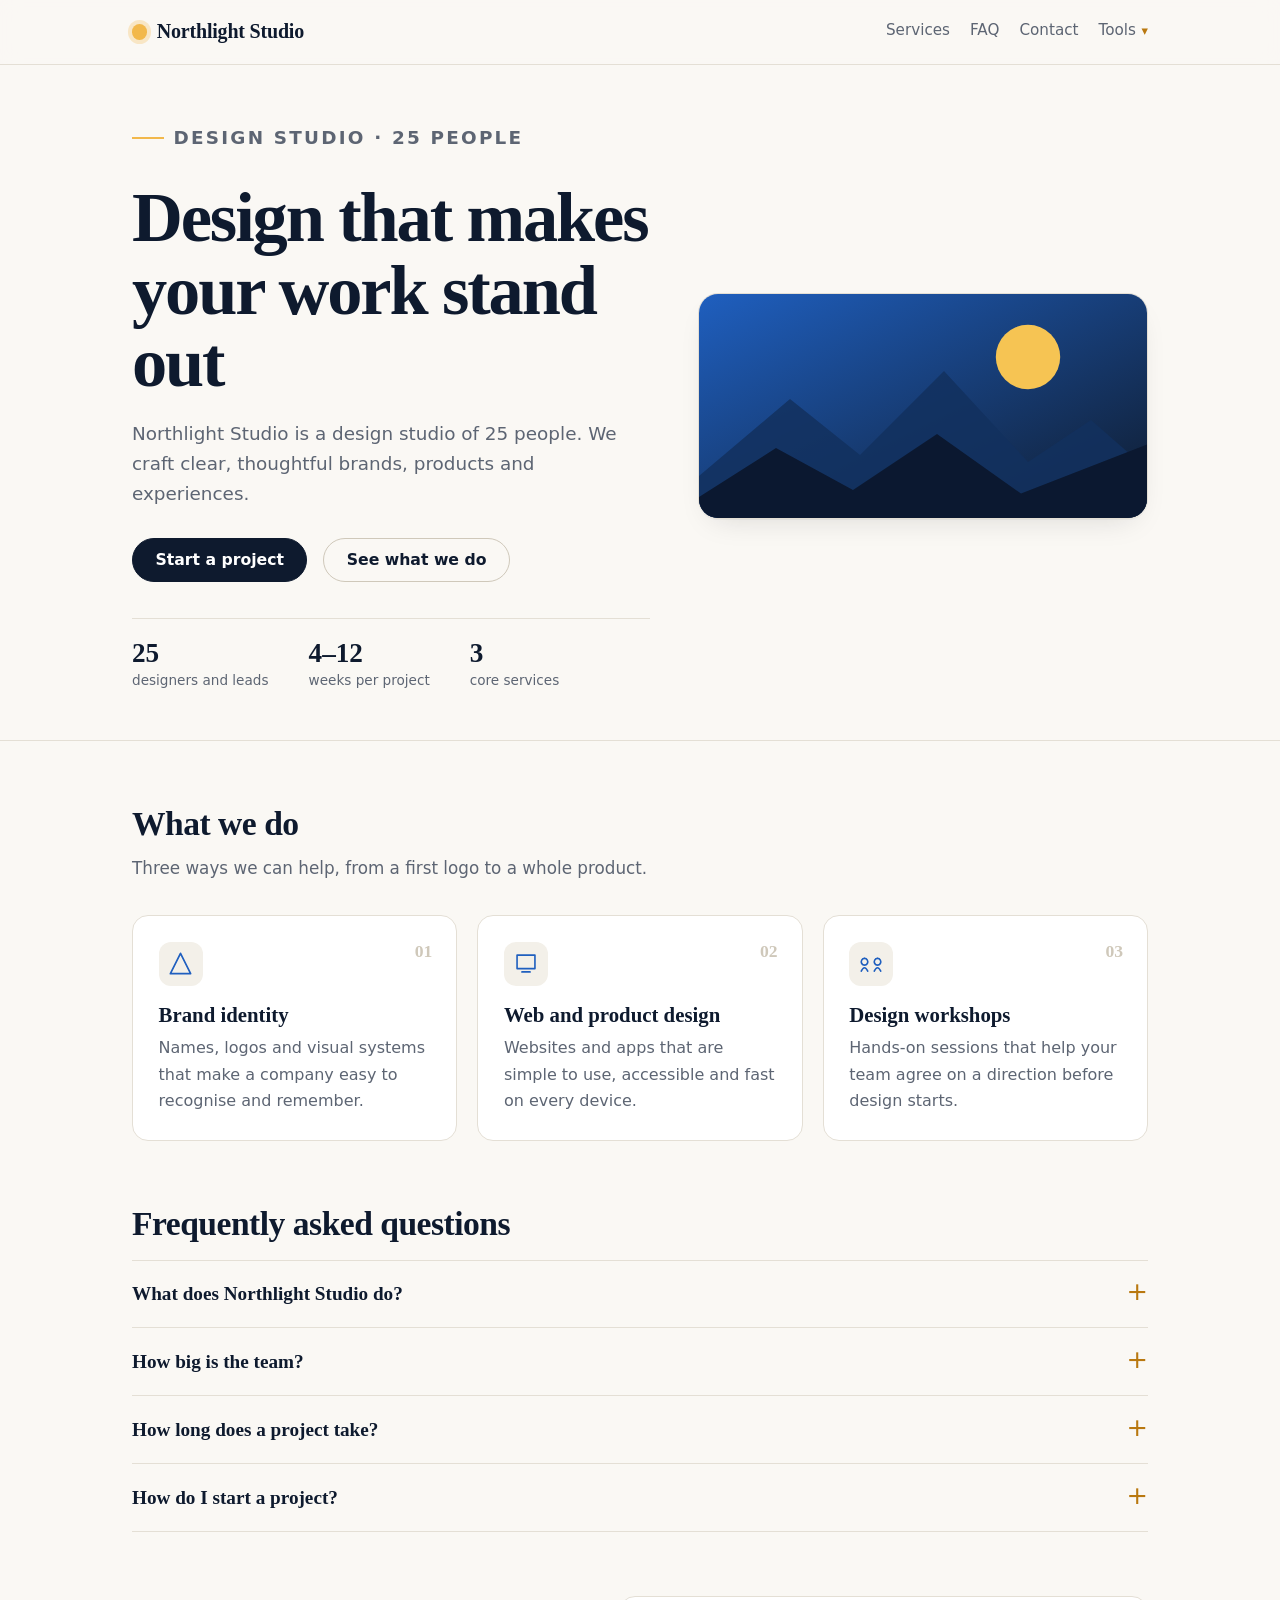
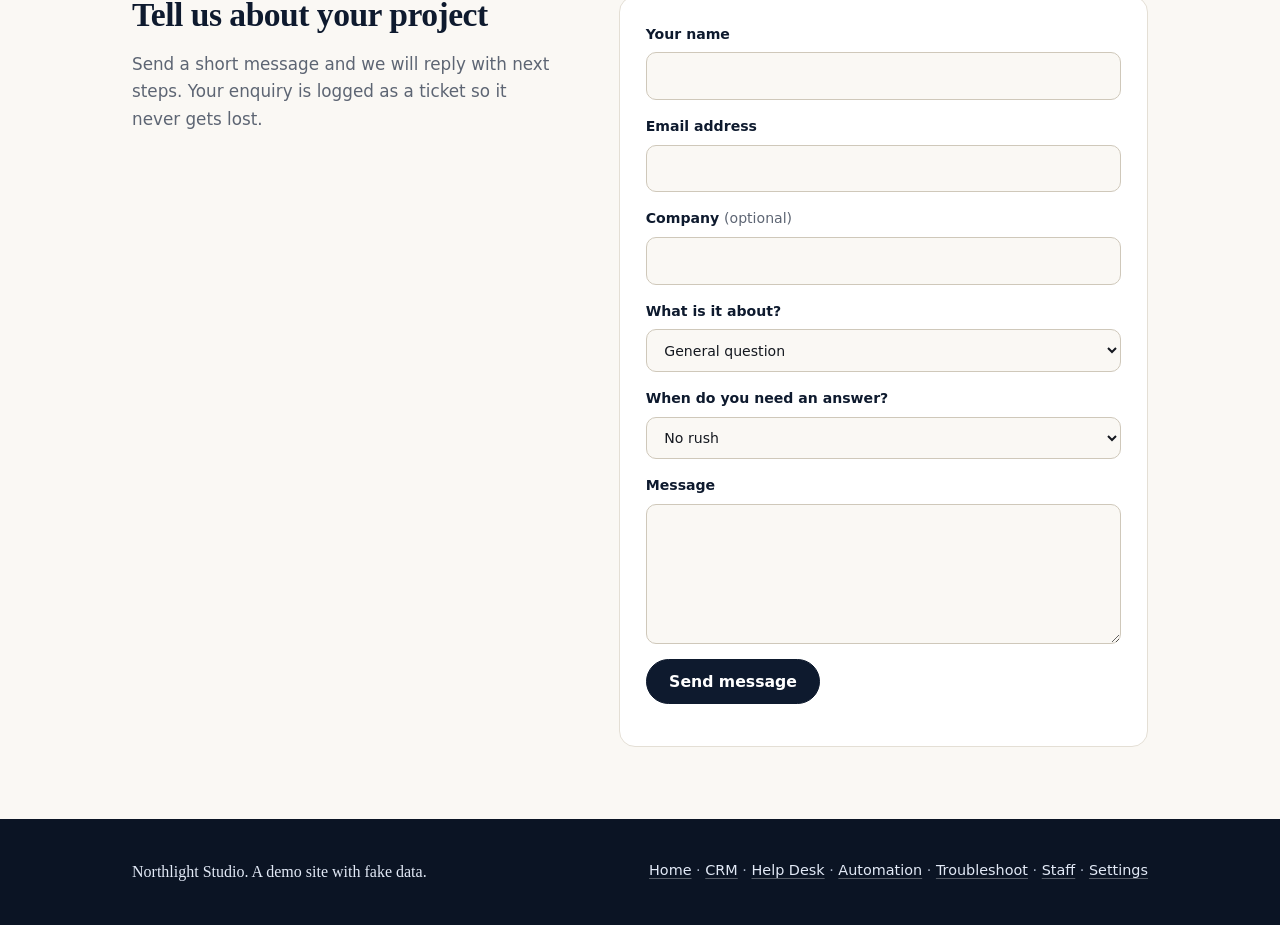
==== commit 710622b3: "Add settings, health, data export, cloud design checker and CI gate health.json (name, version, buil" ====
--- a/index.html
+++ b/index.html
@@ -3,6 +3,8 @@
 <head>
   <meta charset="utf-8">
   <meta name="viewport" content="width=device-width, initial-scale=1">
+  <link rel="icon" href="assets/favicon.svg" type="image/svg+xml">
+  <meta name="theme-color" content="#0e1a2e">
   <title>Northlight Studio | 25-Person Design Studio</title>
   <meta name="description" content="Northlight Studio is a 25-person design studio creating brand identities, web and product design, and design workshops.">
   <link rel="canonical" href="https://matejnovotny255-a.github.io/northlight-MN/">
@@ -42,6 +44,7 @@
   <link rel="stylesheet" href="site.css">
 </head>
 <body>
+  <a class="skip" href="#main">Skip to content</a>
   <header class="site-header">
     <div class="wrap bar">
       <a class="brand" href="index.html"><span class="sun" aria-hidden="true"></span>Northlight Studio</a>
@@ -50,17 +53,25 @@
           <li><a href="index.html#services">Services</a></li>
           <li><a href="index.html#faq">FAQ</a></li>
           <li><a href="index.html#contact">Contact</a></li>
-          <li><a href="crm.html">CRM</a></li>
-          <li><a href="helpdesk.html">Help Desk</a></li>
-          <li><a href="automation.html">Automation</a></li>
-          <li><a href="troubleshoot.html">Troubleshoot</a></li>
-          <li><a href="staff.html">Staff</a></li>
+          <li class="menu">
+            <details class="menu-d">
+              <summary>Tools</summary>
+            <ul>
+              <li><a href="crm.html">CRM</a></li>
+              <li><a href="helpdesk.html">Help Desk</a></li>
+              <li><a href="automation.html">Automation</a></li>
+              <li><a href="troubleshoot.html">Troubleshoot</a></li>
+              <li><a href="staff.html">Staff</a></li>
+              <li><a href="settings.html">Settings</a></li>
+            </ul>
+            </details>
+          </li>
         </ul>
       </nav>
     </div>
   </header>
 
-  <main>
+  <main id="main">
     <div class="hero">
       <div class="wrap">
         <div>
@@ -170,9 +181,11 @@
   <footer class="site-footer">
     <div class="wrap">
       <span>Northlight Studio. A demo site with fake data.</span>
-      <span><a href="index.html">Home</a> · <a href="crm.html">CRM</a> · <a href="helpdesk.html">Help Desk</a> · <a href="automation.html">Automation</a> · <a href="troubleshoot.html">Troubleshoot</a> · <a href="staff.html">Staff access</a></span>
+      <span><a href="index.html">Home</a> · <a href="crm.html">CRM</a> · <a href="helpdesk.html">Help Desk</a> · <a href="automation.html">Automation</a> · <a href="troubleshoot.html">Troubleshoot</a> · <a href="staff.html">Staff</a> · <a href="settings.html">Settings</a></span>
     </div>
   </footer>
+
+  <script src="config.js"></script>
 
   <script src="automation.js"></script>
   <script>
@@ -224,5 +237,6 @@
       checks.forEach(([, inputId, errId]) => $(inputId).addEventListener('input', () => { $(errId).textContent = ''; $(inputId).removeAttribute('aria-invalid'); }));
     })();
   </script>
+  <script src="site.js"></script>
 </body>
 </html>
--- a/site.css
+++ b/site.css
@@ -208,3 +208,25 @@
 td { overflow-wrap: break-word; }
 .pill, .badge { white-space: nowrap; }
 .table-wrap td:first-child { white-space: nowrap; }
+
+/* ---------- Navigation menu, skip link, key/value tables ---------- */
+.skip { position: absolute; left: .75rem; top: -4rem; z-index: 20; background: var(--btn-bg); color: var(--btn-ink); padding: .6rem 1rem; border-radius: 10px; font-weight: 600; text-decoration: none; }
+.skip:focus { top: .75rem; }
+.site-header .menu { position: relative; }
+.site-header details.menu-d { border: 0; padding: 0; background: none; }
+.site-header .menu summary { font-family: var(--sans); font-size: .95rem; font-weight: 500; color: var(--muted); padding: .45rem 0; border-bottom: 2px solid transparent; display: inline-flex; gap: .35rem; align-items: center; cursor: pointer; }
+.site-header .menu summary::after { content: "\25BE"; font-size: .8rem; color: var(--gold-deep); }
+.site-header details[open] summary::after { content: "\25B4"; }
+.site-header .menu summary:hover, .site-header .menu details[open] summary { color: var(--ink); border-bottom-color: var(--line-strong); }
+.site-header .menu summary.is-active { color: var(--ink); border-bottom-color: var(--gold); }
+.site-header .menu details > ul { position: absolute; right: 0; top: calc(100% + .35rem); z-index: 15; min-width: 12.5rem; display: block; padding: .4rem; margin: 0; list-style: none; background: var(--surface); border: 1px solid var(--line); border-radius: 12px; box-shadow: var(--shadow); }
+.site-header .menu details > ul a { display: block; padding: .5rem .8rem; border-radius: 8px; border-bottom: 0; color: var(--text); font-size: .93rem; }
+.site-header .menu details > ul a:hover { background: var(--surface-2); color: var(--ink); }
+.site-header .menu details > ul a[aria-current="page"] { background: var(--surface-2); color: var(--ink); font-weight: 600; box-shadow: inset 3px 0 0 var(--gold); }
+@media (max-width: 40rem) {
+  .site-header .menu { flex-basis: 100%; }
+  .site-header .menu details > ul { position: static; box-shadow: none; border: 0; padding: .25rem 0 0; background: transparent; display: flex; flex-wrap: wrap; gap: 0 .5rem; }
+  .site-header .menu details > ul a { padding: .4rem .7rem; background: var(--surface-2); margin-bottom: .35rem; }
+}
+table.kv th { width: 9rem; text-transform: none; letter-spacing: 0; font-size: .9rem; color: var(--muted); font-weight: 600; }
+table.kv td { font-weight: 500; }
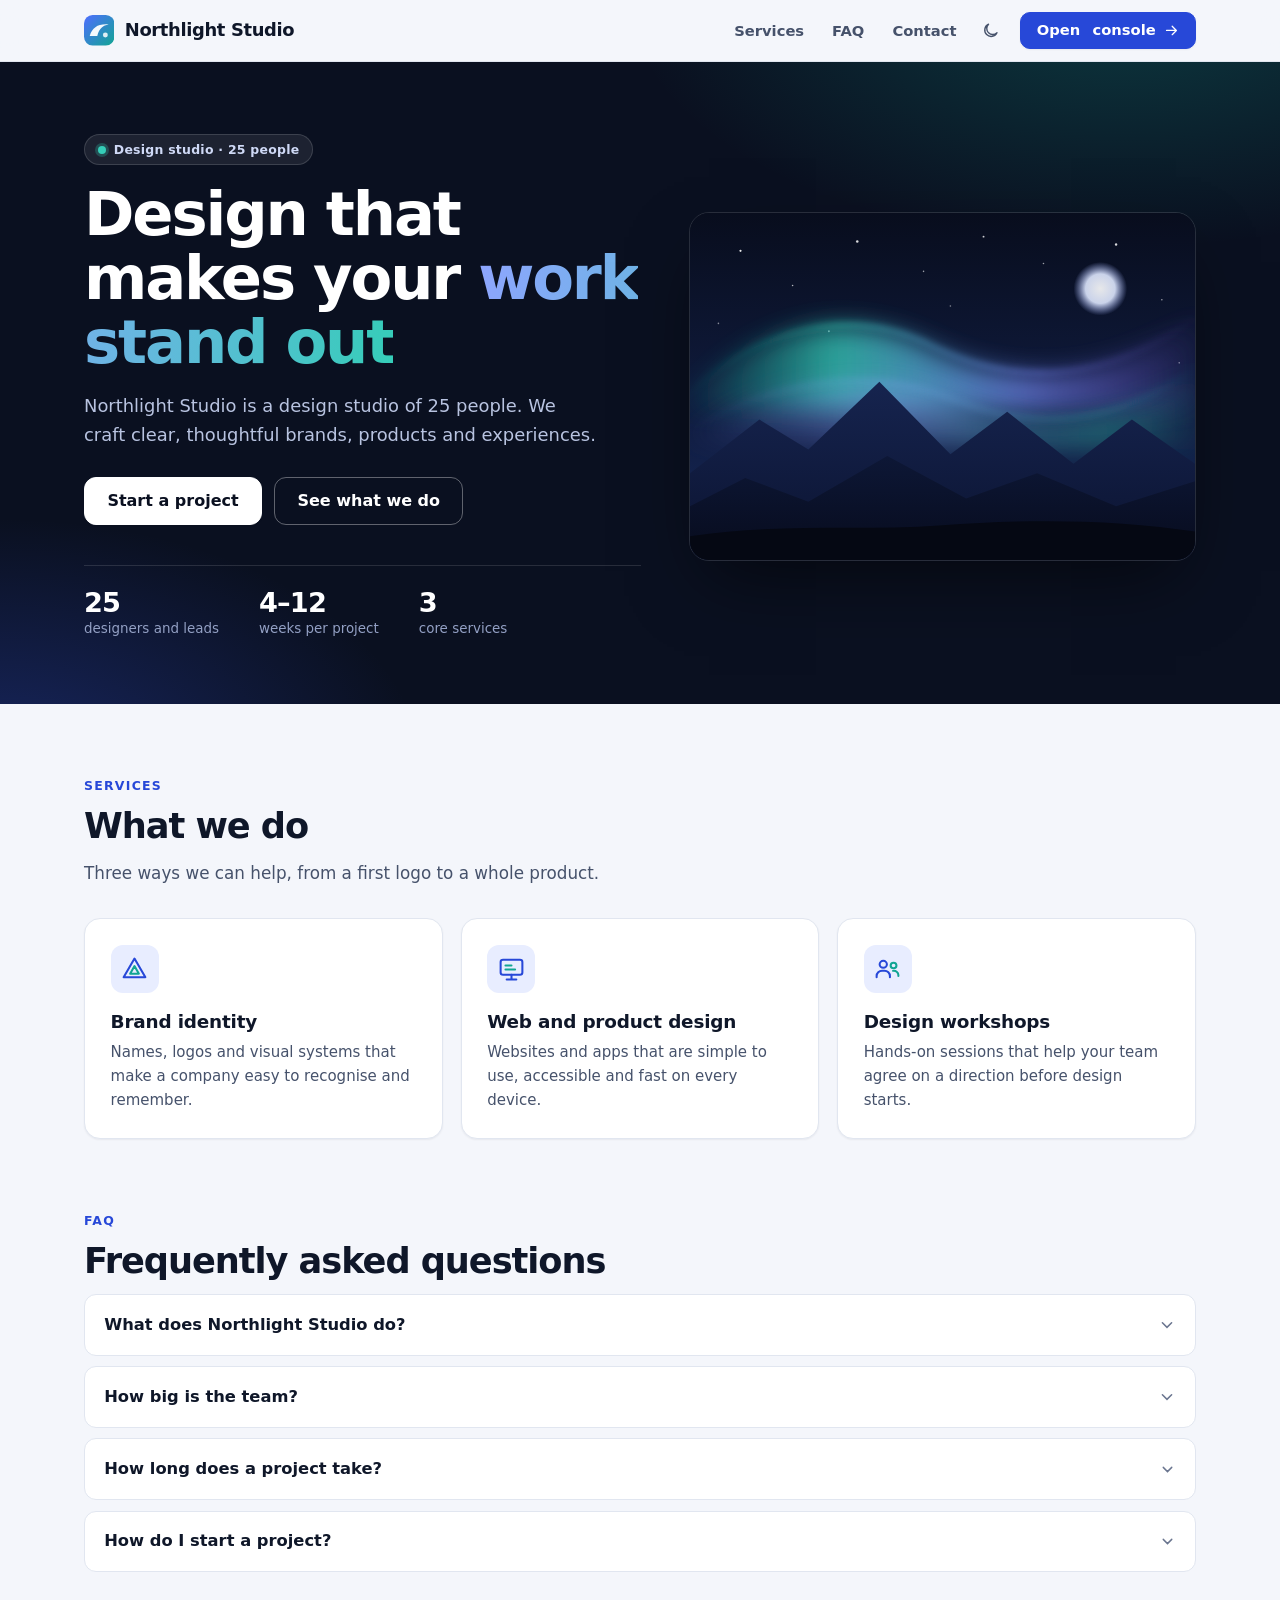
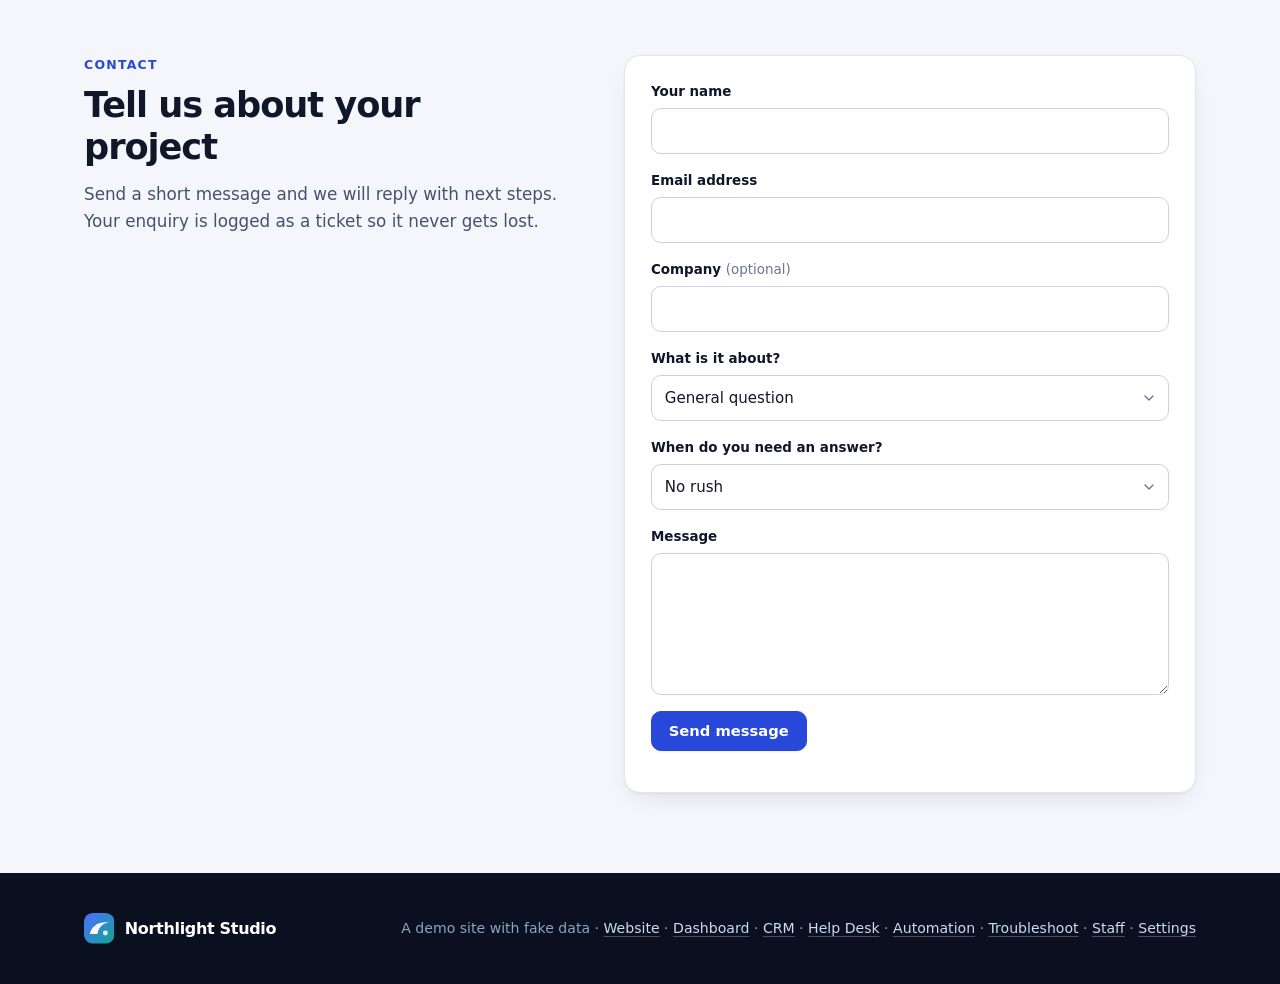
==== commit 9dae2d13: "Redesign the site as a professional console with a new design system New design system (site.css): c" ====
--- a/index.html
+++ b/index.html
@@ -4,7 +4,7 @@
   <meta charset="utf-8">
   <meta name="viewport" content="width=device-width, initial-scale=1">
   <link rel="icon" href="assets/favicon.svg" type="image/svg+xml">
-  <meta name="theme-color" content="#0e1a2e">
+  <meta name="theme-color" content="#0a1020">
   <title>Northlight Studio | 25-Person Design Studio</title>
   <meta name="description" content="Northlight Studio is a 25-person design studio creating brand identities, web and product design, and design workshops.">
   <link rel="canonical" href="https://matejnovotny255-a.github.io/northlight-MN/">
@@ -42,31 +42,19 @@
   </script>
 
   <link rel="stylesheet" href="site.css">
+  <script>try{var t=localStorage.getItem('ui.theme');if(t)document.documentElement.dataset.theme=t}catch(e){}</script>
 </head>
 <body>
   <a class="skip" href="#main">Skip to content</a>
-  <header class="site-header">
+  <header class="mk-header">
     <div class="wrap bar">
-      <a class="brand" href="index.html"><span class="sun" aria-hidden="true"></span>Northlight Studio</a>
-      <nav aria-label="Main">
-        <ul>
-          <li><a href="index.html#services">Services</a></li>
-          <li><a href="index.html#faq">FAQ</a></li>
-          <li><a href="index.html#contact">Contact</a></li>
-          <li class="menu">
-            <details class="menu-d">
-              <summary>Tools</summary>
-            <ul>
-              <li><a href="crm.html">CRM</a></li>
-              <li><a href="helpdesk.html">Help Desk</a></li>
-              <li><a href="automation.html">Automation</a></li>
-              <li><a href="troubleshoot.html">Troubleshoot</a></li>
-              <li><a href="staff.html">Staff</a></li>
-              <li><a href="settings.html">Settings</a></li>
-            </ul>
-            </details>
-          </li>
-        </ul>
+      <a class="brand" href="index.html"><svg class="logo" viewBox="0 0 32 32" aria-hidden="true"><defs><linearGradient id="lg" x1="0" y1="0" x2="1" y2="1"><stop offset="0" stop-color="#4f6dff"/><stop offset="1" stop-color="#12a594"/></linearGradient></defs><rect width="32" height="32" rx="9" fill="url(#lg)"/><path d="M6 22c3-9 9-13 20-12-6 1-10 4-12 12z" fill="#fff" opacity=".95"/><circle cx="22.5" cy="21" r="2.6" fill="#fff" opacity=".85"/></svg><span>Northlight Studio</span></a>
+      <nav class="mk-nav" aria-label="Main">
+        <a href="index.html#services" class="hide-sm">Services</a>
+        <a href="index.html#faq" class="hide-sm">FAQ</a>
+        <a href="index.html#contact" class="hide-sm">Contact</a>
+        <button type="button" class="icon-btn" id="themeBtn" aria-label="Toggle theme"><i data-icon="moon"></i></button>
+        <a class="btn" href="dashboard.html"><span class="hide-sm">Open&nbsp;</span>console<i data-icon="arrow-right"></i></a>
       </nav>
     </div>
   </header>
@@ -76,11 +64,11 @@
       <div class="wrap">
         <div>
           <p class="eyebrow">Design studio · 25 people</p>
-          <h1>Design that makes your work stand out</h1>
-          <p>Northlight Studio is a design studio of 25 people. We craft clear, thoughtful brands, products and experiences.</p>
+          <h1>Design that makes your <em>work stand out</em></h1>
+          <p class="lede">Northlight Studio is a design studio of 25 people. We craft clear, thoughtful brands, products and experiences.</p>
           <div class="cta">
-            <a class="btn" href="#contact">Start a project</a>
-            <a class="btn ghost" href="#services">See what we do</a>
+            <a class="btn light lg" href="#contact">Start a project</a>
+            <a class="btn outline-light lg" href="#services">See what we do</a>
           </div>
           <ul class="facts" aria-label="Studio facts">
             <li><strong>25</strong><span>designers and leads</span></li>
@@ -88,12 +76,13 @@
             <li><strong>3</strong><span>core services</span></li>
           </ul>
         </div>
-        <img src="assets/hero.svg" width="640" height="320" alt="Illustration of a sun rising behind blue mountains, representing the Northlight Studio brand">
+        <img src="assets/hero.svg" width="640" height="440" alt="Northern lights in teal and violet glowing above dark mountains, representing the Northlight Studio brand">
       </div>
     </div>
 
     <section class="block" id="services" aria-labelledby="services-h">
       <div class="wrap">
+        <p class="kicker">Services</p>
         <h2 id="services-h">What we do</h2>
         <p class="lead">Three ways we can help, from a first logo to a whole product.</p>
         <div class="cards">
@@ -116,8 +105,9 @@
       </div>
     </section>
 
-    <section class="block" id="faq" aria-labelledby="faq-h">
-      <div class="wrap">
+    <section class="block faq" id="faq" aria-labelledby="faq-h">
+      <div class="wrap">
+        <p class="kicker">FAQ</p>
         <h2 id="faq-h">Frequently asked questions</h2>
         <details>
           <summary>What does Northlight Studio do?</summary>
@@ -142,6 +132,7 @@
       <div class="wrap">
         <div class="contact-grid">
           <div>
+            <p class="kicker">Contact</p>
             <h2 id="contact-h">Tell us about your project</h2>
             <p class="lead">Send a short message and we will reply with next steps. Your enquiry is logged as a ticket so it never gets lost.</p>
           </div>
@@ -178,10 +169,10 @@
     </section>
   </main>
 
-  <footer class="site-footer">
+  <footer class="mk-footer">
     <div class="wrap">
-      <span>Northlight Studio. A demo site with fake data.</span>
-      <span><a href="index.html">Home</a> · <a href="crm.html">CRM</a> · <a href="helpdesk.html">Help Desk</a> · <a href="automation.html">Automation</a> · <a href="troubleshoot.html">Troubleshoot</a> · <a href="staff.html">Staff</a> · <a href="settings.html">Settings</a></span>
+      <a class="brand" href="index.html"><svg class="logo" viewBox="0 0 32 32" aria-hidden="true"><defs><linearGradient id="lg" x1="0" y1="0" x2="1" y2="1"><stop offset="0" stop-color="#4f6dff"/><stop offset="1" stop-color="#12a594"/></linearGradient></defs><rect width="32" height="32" rx="9" fill="url(#lg)"/><path d="M6 22c3-9 9-13 20-12-6 1-10 4-12 12z" fill="#fff" opacity=".95"/><circle cx="22.5" cy="21" r="2.6" fill="#fff" opacity=".85"/></svg><span>Northlight Studio</span></a>
+      <span>A demo site with fake data · <a href="index.html">Website</a> · <a href="dashboard.html">Dashboard</a> · <a href="crm.html">CRM</a> · <a href="helpdesk.html">Help Desk</a> · <a href="automation.html">Automation</a> · <a href="troubleshoot.html">Troubleshoot</a> · <a href="staff.html">Staff</a> · <a href="settings.html">Settings</a></span>
     </div>
   </footer>
 
@@ -237,6 +228,6 @@
       checks.forEach(([, inputId, errId]) => $(inputId).addEventListener('input', () => { $(errId).textContent = ''; $(inputId).removeAttribute('aria-invalid'); }));
     })();
   </script>
-  <script src="site.js"></script>
+  <script src="ui.js"></script>
 </body>
 </html>
--- a/site.css
+++ b/site.css
@@ -1,232 +1,430 @@
-/* Northlight Studio: shared design for every page.
-   Editorial agency look: warm paper, ink navy, one gold accent, serif headings.
-   System fonts only, no outside resources. Change the variables below to re-skin the whole site. */
+/* ==========================================================================
+   Northlight Console design system
+   Cobalt primary, aurora-teal accent, cool slate neutrals, deep ink sidebar.
+   System fonts only; no outside resources. Re-skin the site by editing the tokens below.
+   ========================================================================== */
+
+/* ---------- Tokens ---------- */
 :root {
-  --bg: #faf8f4; --surface: #ffffff; --surface-2: #f3f0e9; --text: #14181f; --muted: #5d6573; --line: #e4dfd5; --line-strong: #cfc8ba;
-  --ink: #0e1a2e; --ink-2: #1a2c4d; --gold: #f2b84b; --gold-deep: #b9780f;
-  --btn-bg: #0e1a2e; --btn-ink: #ffffff; --accent: #0e1a2e; --link: #1c3f8f;
-  --good: #1f7a3a; --bad: #b3261e; --warn-bg: #fff3d1; --warn-line: #e2b94f;
-  --p1: #b3261e; --p2: #b45f06; --p3: #2e7d32;
-  --radius: 16px; --radius-sm: 10px; --shadow: 0 1px 0 rgba(20, 24, 31, .04), 0 12px 32px -16px rgba(20, 24, 31, .18);
-  --serif: "Iowan Old Style", "Palatino Linotype", Palatino, Georgia, serif;
-  --sans: system-ui, -apple-system, "Segoe UI", Roboto, sans-serif;
-  --mono: ui-monospace, "Cascadia Mono", Consolas, monospace;
+  color-scheme: light;
+  --bg: #f4f6fb; --surface: #ffffff; --surface-2: #f0f3f9; --surface-3: #e6eaf3;
+  --border: #e1e6f0; --border-strong: #c9d1e1;
+  --text: #0f1729; --text-2: #46526b; --text-3: #6a758f;
+  --primary: #2748d8; --primary-hover: #1f3bb5; --primary-soft: #e8edff; --on-primary: #ffffff;
+  --accent: #0f9d8a; --accent-soft: #daf5f0;
+  --success: #17803d; --success-soft: #dcf5e4;
+  --warning: #b45309; --warning-soft: #fdf0d2;
+  --danger: #c3292b; --danger-soft: #fde6e6;
+  --ink: #0a1020; --ink-2: #121b33;
+  --side-bg: #0a1020; --side-text: #a9b4cf; --side-strong: #ffffff; --side-hover: rgba(255, 255, 255, .06); --side-active: rgba(110, 140, 255, .18); --side-line: rgba(255, 255, 255, .08);
+  /* chart series */
+  --c1: #3556e8; --c2: #12a594; --c3: #8a5cf6; --c4: #e8a317; --c5: #e0454b; --c6: #8b96b0;
+  --r-sm: 8px; --r: 12px; --r-lg: 16px;
+  --shadow-sm: 0 1px 2px rgba(15, 23, 41, .06);
+  --shadow: 0 1px 2px rgba(15, 23, 41, .05), 0 10px 28px -12px rgba(15, 23, 41, .16);
+  --shadow-pop: 0 18px 48px -12px rgba(15, 23, 41, .28);
+  --font: ui-sans-serif, system-ui, -apple-system, "Segoe UI Variable Text", "Segoe UI", Roboto, "Helvetica Neue", Arial, sans-serif;
+  --font-display: ui-sans-serif, system-ui, -apple-system, "Segoe UI Variable Display", "Segoe UI", Roboto, "Helvetica Neue", Arial, sans-serif;
+  --mono: ui-monospace, "Cascadia Mono", "SF Mono", Consolas, monospace;
+}
+:root[data-theme="dark"] {
+  color-scheme: dark;
+  --bg: #090e1b; --surface: #111a2e; --surface-2: #17223a; --surface-3: #1e2b47;
+  --border: #243252; --border-strong: #35466d;
+  --text: #e9eefa; --text-2: #aab6d3; --text-3: #8795b6;
+  --primary: #7b93ff; --primary-hover: #94a8ff; --primary-soft: rgba(123, 147, 255, .16); --on-primary: #0a1020;
+  --accent: #35cdb8; --accent-soft: rgba(53, 205, 184, .14);
+  --success: #5ad483; --success-soft: rgba(90, 212, 131, .14);
+  --warning: #f0b449; --warning-soft: rgba(240, 180, 73, .15);
+  --danger: #ff7d78; --danger-soft: rgba(255, 125, 120, .15);
+  --side-bg: #070b16;
+  --c1: #7b93ff; --c2: #35cdb8; --c3: #b093ff; --c4: #f0b449; --c5: #ff7d78; --c6: #8795b6;
+  --shadow-sm: 0 1px 2px rgba(0, 0, 0, .4);
+  --shadow: 0 1px 2px rgba(0, 0, 0, .4), 0 12px 30px -12px rgba(0, 0, 0, .6);
+  --shadow-pop: 0 18px 48px -12px rgba(0, 0, 0, .7);
 }
 @media (prefers-color-scheme: dark) {
-  :root {
-    --bg: #0b1220; --surface: #111a2c; --surface-2: #16223a; --text: #eef1f6; --muted: #a2acbd; --line: #222d44; --line-strong: #33415f;
-    --ink: #eef1f6; --btn-bg: #f2b84b; --btn-ink: #14181f; --accent: #f2b84b; --link: #8fb0ff;
-    --good: #5cc57f; --bad: #ff8a80; --warn-bg: #3a2f10; --warn-line: #8a6d1d;
-    --p1: #ff6b60; --p2: #ffa24a; --p3: #5cc57f; --shadow: 0 12px 32px -16px rgba(0, 0, 0, .6);
+  :root:not([data-theme="light"]) {
+    color-scheme: dark;
+    --bg: #090e1b; --surface: #111a2e; --surface-2: #17223a; --surface-3: #1e2b47;
+    --border: #243252; --border-strong: #35466d;
+    --text: #e9eefa; --text-2: #aab6d3; --text-3: #8795b6;
+    --primary: #7b93ff; --primary-hover: #94a8ff; --primary-soft: rgba(123, 147, 255, .16); --on-primary: #0a1020;
+    --accent: #35cdb8; --accent-soft: rgba(53, 205, 184, .14);
+    --success: #5ad483; --success-soft: rgba(90, 212, 131, .14);
+    --warning: #f0b449; --warning-soft: rgba(240, 180, 73, .15);
+    --danger: #ff7d78; --danger-soft: rgba(255, 125, 120, .15);
+    --side-bg: #070b16;
+    --c1: #7b93ff; --c2: #35cdb8; --c3: #b093ff; --c4: #f0b449; --c5: #ff7d78; --c6: #8795b6;
+    --shadow-sm: 0 1px 2px rgba(0, 0, 0, .4);
+    --shadow: 0 1px 2px rgba(0, 0, 0, .4), 0 12px 30px -12px rgba(0, 0, 0, .6);
+    --shadow-pop: 0 18px 48px -12px rgba(0, 0, 0, .7);
   }
 }
+
+/* ---------- Base ---------- */
 * { box-sizing: border-box; }
 html { scroll-behavior: smooth; scroll-padding-top: 5rem; }
-body { margin: 0; font-family: var(--sans); background: var(--bg); color: var(--text); line-height: 1.65; -webkit-text-size-adjust: 100%; -webkit-font-smoothing: antialiased; }
-a { color: var(--link); text-underline-offset: .2em; text-decoration-thickness: 1px; }
+body { margin: 0; font-family: var(--font); font-size: 15px; line-height: 1.6; background: var(--bg); color: var(--text); -webkit-text-size-adjust: 100%; -webkit-font-smoothing: antialiased; text-rendering: optimizeLegibility; }
+h1, h2, h3, h4 { font-family: var(--font-display); color: var(--text); line-height: 1.2; letter-spacing: -.02em; font-weight: 650; margin: 0; }
+h2 { font-size: 1.15rem; margin-bottom: .9rem; }
+h3 { font-size: 1rem; margin: 1.4rem 0 .6rem; letter-spacing: -.01em; }
+p { margin: 0 0 .75rem; }
+a { color: var(--primary); text-underline-offset: .18em; text-decoration-thickness: 1px; }
 a:hover { text-decoration-thickness: 2px; }
-img { max-width: 100%; }
-:focus-visible { outline: 2px solid var(--ink); outline-offset: 3px; border-radius: 4px; }
-@media (prefers-color-scheme: dark) { :focus-visible { outline-color: var(--gold); } }
-@media (prefers-reduced-motion: reduce) { html { scroll-behavior: auto; } * { transition: none !important; } }
+img, svg { max-width: 100%; }
 [hidden] { display: none !important; }
-
-.wrap { max-width: 66rem; margin: 0 auto; padding: 0 1.25rem; }
-h1, h2, h3 { font-family: var(--serif); font-weight: 600; letter-spacing: -.015em; line-height: 1.15; color: var(--ink); }
-h2 { font-size: clamp(1.6rem, 3.5vw, 2.1rem); margin: 0 0 1rem; }
-h3 { font-size: 1.1rem; margin: 1.6rem 0 .6rem; font-family: var(--sans); font-weight: 700; letter-spacing: 0; }
-
-/* ---------- Header and footer ---------- */
-.site-header { position: sticky; top: 0; z-index: 10; background: color-mix(in srgb, var(--bg) 88%, transparent); backdrop-filter: saturate(1.4) blur(10px); border-bottom: 1px solid var(--line); }
-.site-header .bar { display: flex; flex-wrap: wrap; align-items: center; justify-content: space-between; gap: .1rem 1.5rem; padding-top: .7rem; padding-bottom: .7rem; }
-.brand { display: inline-flex; align-items: center; gap: .6rem; font-family: var(--serif); font-weight: 700; font-size: 1.25rem; letter-spacing: -.01em; color: var(--ink); text-decoration: none; }
-.brand .sun { width: .95rem; height: .95rem; border-radius: 50%; background: var(--gold); box-shadow: 0 0 0 4px color-mix(in srgb, var(--gold) 28%, transparent); }
-.site-header nav ul { list-style: none; display: flex; flex-wrap: wrap; gap: 0 1.25rem; margin: 0; padding: 0; }
-.site-header nav a { display: inline-block; padding: .45rem 0; color: var(--muted); text-decoration: none; font-size: .95rem; font-weight: 500; border-bottom: 2px solid transparent; transition: color .15s, border-color .15s; }
-.site-header nav a:hover { color: var(--ink); border-bottom-color: var(--line-strong); }
-.site-header nav a[aria-current="page"] { color: var(--ink); border-bottom-color: var(--gold); }
-.site-footer { margin-top: 4.5rem; background: #0b1424; color: #a9b4c8; padding: 2.5rem 0; font-size: .9rem; }
-.site-footer a { color: #e3eaf7; text-decoration-color: rgba(255, 255, 255, .3); }
-.site-footer .wrap { display: flex; flex-wrap: wrap; justify-content: space-between; gap: .75rem 2rem; }
-.site-footer span:first-child { font-family: var(--serif); font-size: 1rem; color: #e3eaf7; }
-
-/* ---------- Inner page title band ---------- */
-.page-head { border-bottom: 1px solid var(--line); padding: 2.75rem 0 2.25rem; background: linear-gradient(180deg, var(--surface-2), var(--bg)); }
-.page-head h1 { margin: 0 0 .5rem; font-size: clamp(2rem, 5vw, 2.9rem); }
-.page-head p { margin: 0; color: var(--muted); max-width: 42rem; font-size: 1.05rem; }
-.page-head a { color: var(--link); }
-.page-body { padding-top: 2rem; padding-bottom: 1rem; display: grid; gap: 1.5rem; }
-.page-body.narrow { max-width: 44rem; }
-
-/* ---------- Home: hero ---------- */
-.hero { padding: 3.5rem 0 3rem; border-bottom: 1px solid var(--line); }
-.hero .wrap { display: grid; gap: 3rem; grid-template-columns: 1.15fr 1fr; align-items: center; }
-@media (max-width: 46rem) { .hero .wrap { grid-template-columns: 1fr; gap: 2rem; } .hero { padding: 2.25rem 0 2rem; } }
-.eyebrow { display: inline-flex; align-items: center; gap: .6rem; margin: 0 0 1.25rem; color: var(--muted); font-size: .78rem; font-weight: 700; letter-spacing: .12em; text-transform: uppercase; }
-.eyebrow::before { content: ""; width: 2rem; height: 2px; background: var(--gold); }
-.hero h1 { font-size: clamp(2.5rem, 7vw, 4.4rem); line-height: 1.03; letter-spacing: -.03em; margin: 0 0 1.25rem; font-weight: 600; }
-.hero p { font-size: 1.15rem; margin: 0 0 1.75rem; color: var(--muted); max-width: 31rem; }
-.hero img { width: 100%; height: auto; border-radius: 20px; display: block; border: 1px solid var(--line); box-shadow: var(--shadow); }
-.cta { display: flex; flex-wrap: wrap; gap: .75rem 1rem; align-items: center; }
-.facts { list-style: none; display: grid; grid-template-columns: repeat(3, auto); justify-content: start; gap: 1rem 2.5rem; margin: 2.25rem 0 0; padding: 1.25rem 0 0; border-top: 1px solid var(--line); }
+:focus-visible { outline: 2px solid var(--primary); outline-offset: 2px; border-radius: 6px; }
+::selection { background: var(--primary-soft); }
+@media (prefers-reduced-motion: reduce) { html { scroll-behavior: auto; } *, *::before, *::after { animation: none !important; transition: none !important; } }
+.skip { position: absolute; left: .75rem; top: -4rem; z-index: 100; background: var(--primary); color: var(--on-primary); padding: .6rem 1rem; border-radius: var(--r-sm); font-weight: 600; text-decoration: none; }
+.skip:focus { top: .75rem; }
+.wrap { max-width: 72rem; margin: 0 auto; padding: 0 1.25rem; }
+.ico { width: 1.15em; height: 1.15em; flex: none; stroke: currentColor; fill: none; stroke-width: 1.75; stroke-linecap: round; stroke-linejoin: round; }
+.num { font-variant-numeric: tabular-nums; }
+code { font-family: var(--mono); background: var(--surface-2); padding: .12rem .4rem; border-radius: 6px; font-size: .88em; }
+
+/* ---------- Buttons ---------- */
+.btn, button { font: inherit; font-weight: 600; font-size: .92rem; line-height: 1.25; cursor: pointer; display: inline-flex; align-items: center; justify-content: center; gap: .45rem; text-decoration: none; padding: .6rem 1.05rem; border-radius: 10px; border: 1px solid var(--primary); background: var(--primary); color: var(--on-primary); box-shadow: var(--shadow-sm); transition: background .15s, border-color .15s, box-shadow .15s, transform .08s; }
+.btn:hover, button:hover { background: var(--primary-hover); border-color: var(--primary-hover); }
+.btn:active, button:active { transform: translateY(1px); }
+button:disabled { opacity: .5; cursor: not-allowed; transform: none; }
+.btn.secondary, button.secondary, .btn.ghost { background: var(--surface); color: var(--text); border-color: var(--border-strong); box-shadow: var(--shadow-sm); }
+.btn.secondary:hover, button.secondary:hover, .btn.ghost:hover { background: var(--surface-2); border-color: var(--text-3); }
+.btn.light { background: #fff; color: #0a1020; border-color: #fff; }
+.btn.light:hover { background: #e9eefc; border-color: #e9eefc; }
+.btn.outline-light { background: transparent; color: #fff; border-color: rgba(255, 255, 255, .35); box-shadow: none; }
+.btn.outline-light:hover { background: rgba(255, 255, 255, .1); border-color: #fff; }
+.btn.lg { padding: .8rem 1.4rem; font-size: 1rem; border-radius: 12px; }
+button.small { padding: .3rem .7rem; font-size: .8rem; border-radius: 8px; }
+button.danger { background: var(--surface); color: var(--danger); border-color: color-mix(in srgb, var(--danger) 45%, var(--border)); }
+button.danger:hover { background: var(--danger); border-color: var(--danger); color: #fff; }
+button.primary { background: var(--primary); color: var(--on-primary); }
+.icon-btn { width: 2.4rem; height: 2.4rem; padding: 0; border-radius: 10px; background: transparent; color: var(--text-2); border: 1px solid transparent; box-shadow: none; position: relative; }
+.icon-btn:hover { background: var(--surface-2); border-color: var(--border); color: var(--text); }
+.icon-btn .ico { width: 1.2rem; height: 1.2rem; }
+.dot { position: absolute; top: 3px; right: 2px; min-width: 1.1rem; height: 1.1rem; padding: 0 .25rem; border-radius: 999px; background: var(--danger); color: #fff; font-size: .68rem; font-weight: 700; line-height: 1.1rem; text-align: center; border: 2px solid var(--bg); box-sizing: content-box; }
+
+/* ---------- Forms ---------- */
+form { margin: 0; }
+label { display: block; font-weight: 600; font-size: .84rem; color: var(--text); margin-bottom: 1rem; }
+input, select, textarea { display: block; width: 100%; margin-top: .35rem; padding: .62rem .8rem; font: inherit; font-weight: 400; font-size: .94rem; color: var(--text); background: var(--surface); border: 1px solid var(--border-strong); border-radius: 10px; transition: border-color .15s, box-shadow .15s; }
+select { appearance: none; padding-right: 2.2rem; background-image: url("data:image/svg+xml,%3Csvg xmlns='http://www.w3.org/2000/svg' width='16' height='16' viewBox='0 0 24 24' fill='none' stroke='%236a758f' stroke-width='2' stroke-linecap='round' stroke-linejoin='round'%3E%3Cpath d='M6 9l6 6 6-6'/%3E%3C/svg%3E"); background-repeat: no-repeat; background-position: right .7rem center; }
+textarea { resize: vertical; min-height: 6rem; }
+input:hover, select:hover, textarea:hover { border-color: var(--text-3); }
+input:focus, select:focus, textarea:focus { outline: none; border-color: var(--primary); box-shadow: 0 0 0 4px color-mix(in srgb, var(--primary) 22%, transparent); }
+input::placeholder, textarea::placeholder { color: var(--text-3); }
+[aria-invalid="true"], .invalid { border-color: var(--danger); }
+[aria-invalid="true"]:focus, .invalid:focus { box-shadow: 0 0 0 4px color-mix(in srgb, var(--danger) 22%, transparent); }
+.err { display: block; color: var(--danger); font-weight: 500; font-size: .82rem; min-height: 1.05em; margin-top: .3rem; }
+.err:empty { min-height: 0; margin: 0; }
+.optional { font-weight: 400; color: var(--text-3); }
+.hint { color: var(--text-3); font-size: .86rem; margin: 0 0 1rem; }
+.msg { min-height: 1.2em; font-size: .88rem; font-weight: 500; margin: .65rem 0 0; }
+.msg.good, #formStatus.ok { color: var(--success); } .msg.bad, #formStatus.bad { color: var(--danger); }
+#formStatus { margin: 1rem 0 0; font-weight: 600; font-size: .92rem; }
+.row { display: flex; flex-wrap: wrap; gap: .6rem; align-items: center; }
+.inline-form { display: grid; grid-template-columns: repeat(auto-fit, minmax(10.5rem, 1fr)); gap: 0 1rem; align-items: end; }
+.inline-form input, .inline-form select { height: 2.6rem; padding-top: 0; padding-bottom: 0; }
+.inline-form button { margin-bottom: 1rem; justify-self: start; height: 2.6rem; }
+
+/* ---------- Search, filter chips ---------- */
+.toolbar { display: flex; flex-wrap: wrap; gap: .65rem; align-items: center; margin: 0 0 1rem; }
+.search { position: relative; flex: 1 1 14rem; max-width: 24rem; }
+.search .ico { position: absolute; left: .75rem; top: 50%; transform: translateY(-50%); width: 1.05rem; height: 1.05rem; color: var(--text-3); pointer-events: none; }
+.search input { margin: 0; padding-left: 2.35rem; height: 2.4rem; }
+.chips { display: flex; flex-wrap: wrap; gap: .35rem; }
+.chip { background: var(--surface); color: var(--text-2); border: 1px solid var(--border-strong); box-shadow: none; font-size: .8rem; font-weight: 600; padding: .3rem .75rem; border-radius: 999px; }
+.chip:hover { background: var(--surface-2); border-color: var(--text-3); }
+.chip[aria-pressed="true"] { background: var(--primary-soft); color: var(--primary); border-color: color-mix(in srgb, var(--primary) 45%, transparent); }
+.no-match { padding: 1.5rem 1rem; text-align: center; color: var(--text-3); border: 1px dashed var(--border-strong); border-radius: var(--r); margin-top: .5rem; }
+
+/* ---------- Surfaces ---------- */
+.panel, .page-body > section, .page-body > div > section, .card { background: var(--surface); border: 1px solid var(--border); border-radius: var(--r-lg); padding: 1.4rem; box-shadow: var(--shadow-sm); }
+.notice { background: var(--warning-soft); color: var(--text); border: 1px solid color-mix(in srgb, var(--warning) 35%, transparent); border-radius: var(--r); padding: .7rem 1rem; font-size: .88rem; font-weight: 500; display: flex; gap: .6rem; align-items: flex-start; }
+.notice .ico { color: var(--warning); margin-top: .15rem; }
+
+/* ---------- Tables ---------- */
+.table-wrap { overflow-x: auto; margin: 0 -.2rem; padding: 0 .2rem; }
+table { width: 100%; border-collapse: collapse; font-size: .9rem; }
+th, td { text-align: left; padding: .75rem .7rem; border-bottom: 1px solid var(--border); vertical-align: middle; overflow-wrap: break-word; }
+th { color: var(--text-3); font-weight: 650; font-size: .72rem; text-transform: uppercase; letter-spacing: .07em; background: var(--surface-2); white-space: nowrap; }
+thead th:first-child { border-top-left-radius: 10px; } thead th:last-child { border-top-right-radius: 10px; }
+tbody tr { transition: background .12s; }
+tbody tr:hover { background: color-mix(in srgb, var(--surface-2) 70%, transparent); }
+tbody tr:last-child td { border-bottom: 0; }
+tr.left td { color: var(--text-3); }
+.table-wrap td:first-child { white-space: nowrap; font-variant-numeric: tabular-nums; }
+td.empty { color: var(--text-3); text-align: center; padding: 2rem 1rem; white-space: normal !important; }
+table.kv th { width: 9.5rem; background: transparent; text-transform: none; letter-spacing: 0; font-size: .88rem; color: var(--text-3); font-weight: 600; }
+table.kv td { font-weight: 550; }
+table.kv tr:hover { background: transparent; }
+.status-select { width: auto; margin: 0; padding: .28rem 1.8rem .28rem .6rem; font-size: .84rem; font-weight: 550; border-radius: 8px; background-position: right .45rem center; }
+
+/* ---------- Badges, pills ---------- */
+.badge, .pill, .tag { display: inline-flex; align-items: center; gap: .3rem; padding: .16rem .6rem; border-radius: 999px; font-size: .72rem; font-weight: 700; letter-spacing: .01em; line-height: 1.4; white-space: nowrap; color: var(--on-primary); background: var(--primary); }
+.pill { background: var(--success-soft); color: var(--success); }
+.pill.Leaver { background: var(--surface-3); color: var(--text-2); }
+.pill.bad { background: var(--danger-soft); color: var(--danger); }
+.badge.P1, .badge.pr-Critical { background: var(--danger-soft); color: var(--danger); }
+.badge.P2, .badge.pr-High { background: var(--warning-soft); color: var(--warning); }
+.badge.P3, .badge.pr-Low { background: var(--success-soft); color: var(--success); }
+.badge.pr-Medium { background: var(--primary-soft); color: var(--primary); }
+.badge.overdue, .badge.tag-overdue { background: var(--danger); color: #fff; margin-left: .3rem; }
+.tag { background: var(--success-soft); color: var(--success); text-transform: uppercase; letter-spacing: .05em; font-size: .68rem; margin-bottom: .75rem; }
+.escalate .tag { background: var(--warning-soft); color: var(--warning); }
+
+/* ---------- App shell ---------- */
+.app { display: grid; grid-template-columns: 17rem minmax(0, 1fr); min-height: 100vh; }
+.sidebar { position: sticky; top: 0; height: 100vh; display: flex; flex-direction: column; background: var(--side-bg); color: var(--side-text); padding: 1.1rem .85rem; overflow-y: auto; z-index: 50; }
+.sidebar-head { display: flex; align-items: center; justify-content: space-between; padding: 0 .4rem 1.1rem; }
+.brand { display: inline-flex; align-items: center; gap: .65rem; font-family: var(--font-display); font-weight: 750; font-size: 1.12rem; letter-spacing: -.02em; color: var(--side-strong); text-decoration: none; }
+.brand .logo { width: 1.9rem; height: 1.9rem; flex: none; }
+.sidebar .icon-btn { color: var(--side-text); } .sidebar .icon-btn:hover { background: var(--side-hover); border-color: transparent; color: #fff; }
+.sidebar-close { display: none; }
+.side-nav { display: grid; gap: .15rem; align-content: start; flex: 1; }
+.side-label { margin: 1.1rem .6rem .35rem; font-size: .68rem; font-weight: 700; letter-spacing: .1em; text-transform: uppercase; color: #6f7b99; }
+.side-nav a { display: flex; align-items: center; gap: .7rem; padding: .55rem .7rem; border-radius: 10px; color: var(--side-text); text-decoration: none; font-weight: 550; font-size: .92rem; transition: background .12s, color .12s; }
+.side-nav a .ico { width: 1.2rem; height: 1.2rem; opacity: .85; }
+.side-nav a:hover { background: var(--side-hover); color: #fff; }
+.side-nav a[aria-current="page"] { background: var(--side-active); color: #fff; box-shadow: inset 2px 0 0 #7b93ff; }
+.side-nav a[aria-current="page"] .ico { opacity: 1; color: #aebdff; }
+.sidebar-foot { border-top: 1px solid var(--side-line); padding-top: .9rem; margin-top: 1rem; display: grid; gap: .5rem; font-size: .8rem; }
+.sidebar-foot a { color: var(--side-text); text-decoration: none; display: inline-flex; gap: .5rem; align-items: center; padding: .3rem .4rem; border-radius: 8px; }
+.sidebar-foot a:hover { color: #fff; background: var(--side-hover); }
+.sidebar-foot .ver { padding: 0 .4rem; color: #6f7b99; }
+.scrim { display: none; }
+.main-col { min-width: 0; display: flex; flex-direction: column; }
+.topbar { position: sticky; top: 0; z-index: 30; display: flex; align-items: center; gap: .75rem; padding: .65rem 1.5rem; background: color-mix(in srgb, var(--bg) 82%, transparent); backdrop-filter: saturate(1.5) blur(12px); -webkit-backdrop-filter: saturate(1.5) blur(12px); border-bottom: 1px solid var(--border); min-height: 3.6rem; }
+.menu-btn { display: none; }
+.crumbs { display: flex; align-items: center; gap: .4rem; color: var(--text-3); font-size: .88rem; min-width: 0; }
+.crumbs strong { color: var(--text); font-weight: 650; white-space: nowrap; }
+.crumbs .ico { width: .9rem; height: .9rem; }
+.top-actions { margin-left: auto; display: flex; align-items: center; gap: .35rem; }
+.notif { position: relative; }
+.popover { position: absolute; right: 0; top: calc(100% + .5rem); width: min(22rem, calc(100vw - 2rem)); background: var(--surface); border: 1px solid var(--border); border-radius: var(--r); box-shadow: var(--shadow-pop); z-index: 60; overflow: hidden; }
+.popover header { padding: .8rem 1rem; border-bottom: 1px solid var(--border); font-weight: 650; display: flex; justify-content: space-between; align-items: center; }
+.popover ul { list-style: none; margin: 0; padding: .35rem; max-height: 20rem; overflow-y: auto; }
+.popover li a { display: flex; gap: .7rem; padding: .6rem .65rem; border-radius: 10px; color: var(--text); text-decoration: none; font-size: .88rem; }
+.popover li a:hover { background: var(--surface-2); }
+.popover li .ico { margin-top: .15rem; }
+.popover li small { display: block; color: var(--text-3); font-size: .78rem; }
+.popover .tone-danger .ico { color: var(--danger); } .popover .tone-warning .ico { color: var(--warning); } .popover .tone-info .ico { color: var(--primary); }
+.popover .allgood { padding: 1.4rem 1rem; text-align: center; color: var(--text-3); font-size: .88rem; }
+.popover .allgood .ico { width: 1.6rem; height: 1.6rem; color: var(--success); display: block; margin: 0 auto .4rem; }
+.profile { display: flex; align-items: center; gap: .6rem; padding: .25rem .6rem .25rem .3rem; border-radius: 999px; text-decoration: none; color: var(--text); border: 1px solid var(--border); background: var(--surface); margin-left: .25rem; }
+.profile:hover { border-color: var(--border-strong); background: var(--surface-2); }
+.avatar { width: 2rem; height: 2rem; border-radius: 50%; display: inline-grid; place-items: center; font-size: .78rem; font-weight: 700; color: #fff; background: linear-gradient(135deg, var(--c1), var(--c3)); flex: none; letter-spacing: .02em; }
+.avatar.lg { width: 3.2rem; height: 3.2rem; font-size: 1.05rem; }
+.who { display: grid; line-height: 1.2; text-align: left; }
+.who strong { font-size: .84rem; font-weight: 650; } .who small { font-size: .72rem; color: var(--text-3); }
+.page-head { padding: 1.75rem 1.5rem .25rem; display: flex; flex-wrap: wrap; align-items: flex-end; justify-content: space-between; gap: 1rem; }
+.page-head h1 { font-size: 1.6rem; }
+.page-head p { color: var(--text-2); margin: .35rem 0 0; max-width: 42rem; }
+.page-head .actions { display: flex; gap: .6rem; flex-wrap: wrap; }
+.page-body { padding: 1.25rem 1.5rem 2rem; display: grid; gap: 1.25rem; align-content: start; width: 100%; max-width: 80rem; }
+.page-body.narrow { max-width: 46rem; }
+.app-foot { margin-top: auto; padding: 1rem 1.5rem 1.4rem; color: var(--text-3); font-size: .8rem; border-top: 1px solid var(--border); display: flex; justify-content: space-between; flex-wrap: wrap; gap: .5rem; }
+.layout { grid-template-columns: 22rem minmax(0, 1fr); align-items: start; }
+.grid { display: grid; gap: 1.25rem; grid-template-columns: 1fr 1fr; align-items: start; }
+
+@media (max-width: 64rem) {
+  .app { grid-template-columns: minmax(0, 1fr); }
+  .sidebar { position: fixed; left: 0; top: 0; bottom: 0; width: 17.5rem; transform: translateX(-102%); transition: transform .22s ease; box-shadow: var(--shadow-pop); }
+  body.nav-open .sidebar { transform: none; }
+  .sidebar-close, .menu-btn { display: inline-flex; }
+  .scrim { display: block; position: fixed; inset: 0; background: rgba(5, 9, 20, .55); opacity: 0; pointer-events: none; transition: opacity .2s; z-index: 40; }
+  body.nav-open .scrim { opacity: 1; pointer-events: auto; }
+  body.nav-open { overflow: hidden; }
+  .topbar, .page-head, .page-body, .app-foot { padding-left: 1rem; padding-right: 1rem; }
+}
+@media (max-width: 56rem) { .layout, .grid { grid-template-columns: minmax(0, 1fr); } }
+@media (max-width: 40rem) {
+  .who { display: none; } .profile { padding: .2rem; }
+  .crumbs span, .crumbs .ico { display: none; }
+  .page-head h1 { font-size: 1.4rem; }
+}
+
+/* ---------- Tabs ---------- */
+.tabs { display: flex; gap: .25rem; padding: .25rem; background: var(--surface-3); border-radius: 12px; width: fit-content; max-width: 100%; overflow-x: auto; scrollbar-width: none; }
+.tabs::-webkit-scrollbar { display: none; }
+.tab { background: transparent; color: var(--text-2); border: 0; box-shadow: none; font-weight: 600; font-size: .86rem; padding: .5rem .95rem; border-radius: 9px; white-space: nowrap; }
+.tab:hover { background: color-mix(in srgb, var(--surface) 60%, transparent); color: var(--text); }
+.tab[aria-selected="true"] { background: var(--surface); color: var(--text); box-shadow: var(--shadow-sm); }
+
+/* ---------- Stat tiles and cards ---------- */
+.tiles { display: grid; grid-template-columns: repeat(auto-fit, minmax(11rem, 1fr)); gap: .9rem; margin-bottom: 1.4rem; }
+.tile { background: var(--surface-2); border: 1px solid var(--border); border-radius: var(--r); padding: .9rem 1rem; display: grid; gap: .1rem; }
+.tile strong { font-family: var(--font-display); font-size: 1.35rem; font-weight: 650; letter-spacing: -.02em; font-variant-numeric: tabular-nums; }
+.tile span { color: var(--text-3); font-size: .8rem; font-weight: 550; }
+.stats { display: grid; grid-template-columns: repeat(auto-fit, minmax(13rem, 1fr)); gap: 1rem; }
+.stat { background: var(--surface); border: 1px solid var(--border); border-radius: var(--r-lg); padding: 1.1rem 1.2rem; box-shadow: var(--shadow-sm); display: grid; gap: .15rem; position: relative; }
+.stat .stat-ico { position: absolute; top: 1rem; right: 1rem; width: 2.2rem; height: 2.2rem; border-radius: 10px; display: grid; place-items: center; background: var(--primary-soft); color: var(--primary); }
+.stat .stat-ico.teal { background: var(--accent-soft); color: var(--accent); } .stat .stat-ico.amber { background: var(--warning-soft); color: var(--warning); } .stat .stat-ico.rose { background: var(--danger-soft); color: var(--danger); } .stat .stat-ico.violet { background: color-mix(in srgb, var(--c3) 16%, transparent); color: var(--c3); }
+.stat .label { color: var(--text-3); font-size: .8rem; font-weight: 600; }
+.stat .value { font-family: var(--font-display); font-size: 1.85rem; font-weight: 700; letter-spacing: -.03em; line-height: 1.15; font-variant-numeric: tabular-nums; }
+.stat .sub { font-size: .8rem; color: var(--text-3); }
+.stat .sub .bad { color: var(--danger); font-weight: 650; } .stat .sub .good { color: var(--success); font-weight: 650; }
+.dash-grid { display: grid; gap: 1.25rem; grid-template-columns: repeat(12, minmax(0, 1fr)); }
+.dash-grid > section { grid-column: span 6; }
+.dash-grid > .span-8 { grid-column: span 8; } .dash-grid > .span-4 { grid-column: span 4; } .dash-grid > .span-12 { grid-column: span 12; }
+@media (max-width: 64rem) { .dash-grid > section, .dash-grid > .span-8, .dash-grid > .span-4 { grid-column: span 12; } }
+.card-head { display: flex; justify-content: space-between; align-items: center; gap: .75rem; margin-bottom: .9rem; }
+.card-head h2 { margin: 0; }
+.card-head a { font-size: .84rem; font-weight: 600; }
+.list { list-style: none; margin: 0; padding: 0; display: grid; }
+.list li { display: flex; gap: .8rem; align-items: flex-start; padding: .7rem 0; border-top: 1px solid var(--border); }
+.list li:first-child { border-top: 0; padding-top: 0; }
+.list .li-ico { width: 2rem; height: 2rem; border-radius: 9px; display: grid; place-items: center; flex: none; background: var(--surface-2); color: var(--text-2); }
+.list .li-ico.danger { background: var(--danger-soft); color: var(--danger); } .list .li-ico.warning { background: var(--warning-soft); color: var(--warning); } .list .li-ico.ok { background: var(--success-soft); color: var(--success); } .list .li-ico.info { background: var(--primary-soft); color: var(--primary); }
+.list strong { font-weight: 600; font-size: .9rem; } .list small { display: block; color: var(--text-3); font-size: .8rem; }
+.list .li-main { min-width: 0; flex: 1; } .list .li-main a { color: var(--text); text-decoration: none; } .list .li-main a:hover { color: var(--primary); }
+.empty-state { text-align: center; padding: 2rem 1rem; color: var(--text-3); }
+.empty-state .ico { width: 2rem; height: 2rem; color: var(--border-strong); display: block; margin: 0 auto .6rem; }
+.empty-state strong { display: block; color: var(--text); margin-bottom: .2rem; font-weight: 650; }
+.empty-state .btn { margin-top: .8rem; }
+
+/* ---------- Charts ---------- */
+.chart { position: relative; width: 100%; max-width: 44rem; }
+.chart.full { max-width: none; }
+.chart-svg { width: 100%; height: auto; display: block; font-family: var(--font); overflow: visible; }
+.chart-svg .axis { stroke: var(--border-strong); stroke-width: 1.25; }
+.chart-svg .grid { stroke: var(--border); stroke-width: 1; stroke-dasharray: 3 5; }
+.chart-svg .tick, .chart-svg .amount-label { fill: var(--text-3); font-size: 11px; font-variant-numeric: tabular-nums; }
+.chart-svg .stage-label { fill: var(--text-2); font-size: 12.5px; font-weight: 600; }
+.chart-svg .bar-count { fill: var(--text); font-size: 13px; font-weight: 700; font-variant-numeric: tabular-nums; animation: fadein .5s .35s both; }
+.chart-svg .bar { transform-box: fill-box; transform-origin: bottom; animation: grow .7s cubic-bezier(.2, .8, .2, 1) both; cursor: pointer; transition: opacity .15s, filter .15s; }
+.chart-svg .bar:hover, .chart-svg .bar:focus { filter: brightness(1.1); outline: none; }
+.chart-svg.has-hover .bar:not(.on) { opacity: .45; }
+.chart-svg .bar-Lead, .chart-svg .s-slate { fill: var(--c6); } .chart-svg .bar-Qualified, .chart-svg .s-blue { fill: var(--c1); } .chart-svg .bar-Quote, .chart-svg .s-violet { fill: var(--c3); }
+.chart-svg .bar-Won, .chart-svg .s-teal { fill: var(--c2); } .chart-svg .bar-Lost, .chart-svg .s-rose { fill: var(--c5); } .chart-svg .s-amber { fill: var(--c4); }
+.donut .seg { fill: none; stroke-width: 22; transition: opacity .15s, stroke-width .15s; cursor: pointer; animation: fadein .7s both; }
+.donut .seg.s-slate { stroke: var(--c6); } .donut .seg.s-blue { stroke: var(--c1); } .donut .seg.s-violet { stroke: var(--c3); } .donut .seg.s-teal { stroke: var(--c2); } .donut .seg.s-rose { stroke: var(--c5); } .donut .seg.s-amber { stroke: var(--c4); }
+.donut .seg:hover, .donut .seg.on { stroke-width: 26; }
+.donut.has-hover .seg:not(.on) { opacity: .4; }
+.donut .track { fill: none; stroke: var(--surface-3); stroke-width: 22; }
+.donut .center-num { fill: var(--text); font-size: 30px; font-weight: 700; text-anchor: middle; font-variant-numeric: tabular-nums; }
+.donut .center-label { fill: var(--text-3); font-size: 11.5px; text-anchor: middle; font-weight: 600; }
+.donut-wrap { display: flex; gap: 1.5rem; align-items: center; flex-wrap: wrap; }
+.donut-wrap .donut-box { width: 11.5rem; max-width: 100%; flex: none; position: relative; }
+.legend { list-style: none; margin: 0; padding: 0; display: grid; gap: .5rem; flex: 1; min-width: 9rem; }
+.legend li { display: flex; align-items: center; gap: .55rem; font-size: .86rem; color: var(--text-2); cursor: default; }
+.legend .sw { width: .7rem; height: .7rem; border-radius: 3px; flex: none; }
+.legend .sw.s-slate { background: var(--c6); } .legend .sw.s-blue { background: var(--c1); } .legend .sw.s-violet { background: var(--c3); } .legend .sw.s-teal { background: var(--c2); } .legend .sw.s-rose { background: var(--c5); } .legend .sw.s-amber { background: var(--c4); }
+.legend b { margin-left: auto; color: var(--text); font-variant-numeric: tabular-nums; } .legend em { font-style: normal; color: var(--text-3); font-size: .78rem; min-width: 2.6rem; text-align: right; }
+.chart-tip { position: absolute; z-index: 5; pointer-events: none; background: var(--ink); color: #fff; border-radius: 10px; padding: .5rem .7rem; font-size: .8rem; line-height: 1.35; box-shadow: var(--shadow-pop); transform: translate(-50%, -100%); white-space: nowrap; opacity: 0; transition: opacity .12s; }
+.chart-tip.show { opacity: 1; } .chart-tip b { display: block; font-size: .86rem; } .chart-tip span { color: #b8c3e0; }
+@keyframes grow { from { transform: scaleY(0); } to { transform: scaleY(1); } }
+@keyframes fadein { from { opacity: 0; } to { opacity: 1; } }
+
+/* ---------- Help desk tickets ---------- */
+#list { list-style: none; margin: 0; padding: 0; display: grid; gap: .75rem; }
+.ticket { background: var(--surface); border: 1px solid var(--border); border-radius: var(--r); padding: 1rem 1.1rem; position: relative; transition: border-color .15s, box-shadow .15s; }
+.ticket::before { content: ""; position: absolute; left: 0; top: .9rem; bottom: .9rem; width: 3px; border-radius: 0 3px 3px 0; background: var(--c6); }
+.ticket.P1::before { background: var(--danger); } .ticket.P2::before { background: var(--c4); } .ticket.P3::before { background: var(--c2); }
+.ticket:hover { border-color: var(--border-strong); box-shadow: var(--shadow-sm); }
+.ticket.resolved { opacity: .62; }
+.ticket .top { display: flex; justify-content: space-between; gap: .5rem; flex-wrap: wrap; align-items: center; }
+.ticket .id { font-family: var(--mono); color: var(--text-3); font-size: .78rem; font-weight: 600; }
+.ticket .issue { margin: .4rem 0 .75rem; font-weight: 600; font-size: .95rem; overflow-wrap: anywhere; }
+.ticket .meta { display: grid; grid-template-columns: repeat(auto-fit, minmax(8.5rem, 1fr)); gap: .6rem 1rem; font-size: .78rem; color: var(--text-3); font-weight: 550; }
+.ticket .meta b { display: block; color: var(--text); font-weight: 600; font-size: .86rem; overflow-wrap: anywhere; }
+.empty { color: var(--text-3); }
+
+/* ---------- Troubleshooter ---------- */
+.trail { color: var(--text-3); font-size: .72rem; margin: 0 0 .7rem; font-weight: 700; text-transform: uppercase; letter-spacing: .1em; }
+.page-body .card h2 { font-size: 1.4rem; margin-bottom: .6rem; }
+.help { color: var(--text-2); margin: 0 0 1.2rem; }
+.options { display: grid; gap: .6rem; margin-top: 1rem; }
+.options button { justify-content: space-between; text-align: left; background: var(--surface); color: var(--text); border: 1px solid var(--border-strong); border-radius: 12px; font-weight: 550; padding: .9rem 1.1rem; box-shadow: none; }
+.options button::after { content: "\2192"; color: var(--primary); font-weight: 700; transition: transform .15s; }
+.options button:hover { border-color: var(--primary); background: var(--primary-soft); }
+.options button:hover::after { transform: translateX(3px); }
+.nav { display: flex; gap: .6rem; margin-top: 1.4rem; }
+.nav button { background: var(--surface); color: var(--text); border-color: var(--border-strong); }
+.nav button:hover { background: var(--surface-2); border-color: var(--text-3); }
+.nav button.primary { background: var(--primary); color: var(--on-primary); border-color: var(--primary); }
+.result { border-left: 4px solid var(--success); }
+.result.escalate { border-left-color: var(--c4); }
+h2[tabindex="-1"]:focus { outline: none; }
+
+/* ---------- Staff ---------- */
+.code { font-family: var(--mono); font-size: 1.9rem; letter-spacing: .18rem; font-weight: 700; color: var(--text); }
+#joinerResult { background: var(--success-soft); border: 1px solid color-mix(in srgb, var(--success) 35%, transparent); border-radius: var(--r); padding: .9rem 1.1rem; margin-top: .9rem; display: grid; gap: .3rem; }
+ul#log { margin: 0; padding-left: 1.1rem; font-size: .85rem; color: var(--text-3); }
+.profile-card { display: flex; align-items: center; gap: 1rem; }
+.profile-card h2 { margin: 0; font-size: 1.2rem; }
+.profile-card small { color: var(--text-3); }
+
+/* ---------- Marketing site (home page) ---------- */
+.mk-header { position: sticky; top: 0; z-index: 40; background: color-mix(in srgb, var(--bg) 85%, transparent); backdrop-filter: saturate(1.5) blur(12px); -webkit-backdrop-filter: saturate(1.5) blur(12px); border-bottom: 1px solid var(--border); }
+.mk-header .bar { display: flex; align-items: center; justify-content: space-between; gap: 1rem; min-height: 3.8rem; }
+.mk-header .brand { color: var(--text); }
+.mk-nav { display: flex; align-items: center; gap: .15rem; }
+.mk-nav a:not(.btn) { color: var(--text-2); text-decoration: none; font-weight: 550; font-size: .92rem; padding: .45rem .8rem; border-radius: 8px; }
+.mk-nav a:not(.btn):hover { color: var(--text); background: var(--surface-2); }
+.mk-nav .btn { margin-left: .5rem; padding: .5rem .95rem; }
+@media (max-width: 40rem) { .mk-nav a:not(.btn) { padding: .4rem .5rem; font-size: .85rem; } .mk-nav .hide-sm { display: none; } }
+.hero { position: relative; overflow: hidden; background: radial-gradient(52rem 26rem at 88% -10%, rgba(18, 165, 148, .28), transparent 60%), radial-gradient(44rem 26rem at 0% 110%, rgba(53, 86, 232, .32), transparent 60%), var(--ink); color: #fff; padding: 4.5rem 0 4rem; }
+.hero .wrap { display: grid; gap: 3rem; grid-template-columns: 1.1fr 1fr; align-items: center; }
+@media (max-width: 52rem) { .hero .wrap { grid-template-columns: 1fr; gap: 2rem; } .hero { padding: 2.75rem 0 2.5rem; } }
+.eyebrow { display: inline-flex; align-items: center; gap: .5rem; margin: 0 0 1.1rem; padding: .3rem .8rem; border-radius: 999px; background: rgba(255, 255, 255, .08); border: 1px solid rgba(255, 255, 255, .14); color: #cfd9f6; font-size: .78rem; font-weight: 650; letter-spacing: .02em; }
+.eyebrow::before { content: ""; width: .5rem; height: .5rem; border-radius: 50%; background: #35cdb8; box-shadow: 0 0 0 3px rgba(53, 205, 184, .25); }
+.hero h1 { font-size: clamp(2.3rem, 6vw, 3.8rem); line-height: 1.05; letter-spacing: -.035em; color: #fff; margin: 0 0 1.1rem; font-weight: 700; }
+.hero h1 em { font-style: normal; background: linear-gradient(100deg, #8fa5ff, #35cdb8); -webkit-background-clip: text; background-clip: text; color: transparent; }
+.hero .lede { font-size: 1.12rem; color: #b8c3e0; margin: 0 0 1.75rem; max-width: 32rem; }
+.hero img { width: 100%; height: auto; border-radius: 20px; display: block; border: 1px solid rgba(255, 255, 255, .12); box-shadow: 0 30px 70px -20px rgba(0, 0, 0, .6); }
+.cta { display: flex; flex-wrap: wrap; gap: .75rem; align-items: center; }
+.facts { list-style: none; display: grid; grid-template-columns: repeat(3, auto); justify-content: start; gap: 1rem 2.5rem; margin: 2.5rem 0 0; padding: 1.4rem 0 0; border-top: 1px solid rgba(255, 255, 255, .12); }
 .facts li { display: grid; }
-.facts strong { font-family: var(--serif); font-size: 1.7rem; line-height: 1.1; color: var(--ink); font-weight: 600; }
-.facts span { color: var(--muted); font-size: .85rem; }
+.facts strong { font-family: var(--font-display); font-size: 1.7rem; line-height: 1.1; color: #fff; font-weight: 700; letter-spacing: -.03em; }
+.facts span { color: #93a0c4; font-size: .84rem; }
 @media (max-width: 30rem) { .facts { grid-template-columns: repeat(3, 1fr); gap: .75rem; } .facts strong { font-size: 1.35rem; } }
-
-/* ---------- Home: sections ---------- */
-section.block { padding: 4rem 0 0; }
-.lead { color: var(--muted); margin: -.25rem 0 2rem; max-width: 38rem; font-size: 1.05rem; }
-.cards { display: grid; gap: 1.25rem; grid-template-columns: repeat(3, 1fr); counter-reset: svc; }
-@media (max-width: 46rem) { .cards { grid-template-columns: 1fr; } }
-.card { background: var(--surface); border: 1px solid var(--line); border-radius: var(--radius); padding: 1.6rem; }
-.cards .card { counter-increment: svc; position: relative; transition: border-color .2s, transform .2s; }
-.cards .card:hover { border-color: var(--ink); transform: translateY(-3px); }
-.cards .card::before { content: "0" counter(svc); position: absolute; top: 1.3rem; right: 1.5rem; font-family: var(--serif); font-size: 1.1rem; color: var(--line-strong); font-weight: 600; }
-.card img { width: 2.75rem; height: 2.75rem; display: block; margin-bottom: 1.1rem; padding: .55rem; background: var(--surface-2); border-radius: 12px; }
-.card h3 { margin: 0 0 .5rem; font-size: 1.3rem; font-family: var(--serif); font-weight: 600; }
-.card p { margin: 0; color: var(--muted); }
-
-details { border-top: 1px solid var(--line); padding: 1.1rem 0; }
-#faq .wrap > details:last-of-type { border-bottom: 1px solid var(--line); }
-summary { font-family: var(--serif); font-size: 1.2rem; font-weight: 600; color: var(--ink); cursor: pointer; list-style: none; display: flex; justify-content: space-between; gap: 1rem; align-items: baseline; }
-summary::-webkit-details-marker { display: none; }
-summary::after { content: "+"; font-family: var(--sans); font-weight: 300; font-size: 1.6rem; line-height: 1; color: var(--gold-deep); flex: none; }
-details[open] summary::after { content: "\2212"; }
-details p { margin: .75rem 0 0; color: var(--muted); max-width: 42rem; }
-
-.contact-grid { display: grid; gap: 2rem 4rem; grid-template-columns: 1fr 1.25fr; align-items: start; }
-@media (max-width: 50rem) { .contact-grid { grid-template-columns: 1fr; } }
-.contact-grid .lead { margin: 0; }
-
-/* ---------- Buttons ---------- */
-.btn, button { font: inherit; font-weight: 600; font-size: .98rem; cursor: pointer; border: 1.5px solid var(--btn-bg); border-radius: 999px; padding: .7rem 1.4rem; background: var(--btn-bg); color: var(--btn-ink); text-decoration: none; display: inline-block; transition: transform .1s, box-shadow .15s, background .15s; line-height: 1.3; }
-.btn:hover, button:hover { box-shadow: 0 8px 20px -8px color-mix(in srgb, var(--btn-bg) 70%, transparent); transform: translateY(-1px); }
-.btn:active, button:active { transform: translateY(0); }
-.btn.gold { background: var(--btn-bg); color: var(--btn-ink); }
-.btn.ghost, button.secondary { background: transparent; color: var(--ink); border-color: var(--line-strong); }
-.btn.ghost:hover, button.secondary:hover { border-color: var(--ink); box-shadow: none; }
-button.small { padding: .28rem .8rem; font-size: .8rem; }
-button.danger { background: transparent; color: var(--bad); border-color: color-mix(in srgb, var(--bad) 55%, transparent); }
-button.danger:hover { background: var(--bad); color: #fff; box-shadow: none; }
-button.primary { background: var(--btn-bg); color: var(--btn-ink); }
-
-/* ---------- Forms ---------- */
-form { background: var(--surface); border: 1px solid var(--line); border-radius: var(--radius); padding: 1.6rem; }
-label { display: block; font-weight: 600; font-size: .88rem; margin-bottom: 1.1rem; color: var(--ink); }
-input, select, textarea { display: block; width: 100%; margin-top: .4rem; padding: .7rem .85rem; font: inherit; font-weight: 400; color: var(--text); border: 1px solid var(--line-strong); border-radius: var(--radius-sm); background: var(--bg); transition: border-color .15s, box-shadow .15s; }
-input:hover, select:hover, textarea:hover { border-color: var(--muted); }
-input:focus, select:focus, textarea:focus { outline: none; border-color: var(--ink); box-shadow: 0 0 0 3px color-mix(in srgb, var(--gold) 55%, transparent); background: var(--surface); }
-[aria-invalid="true"], .invalid { border-color: var(--bad); }
-.err { display: block; color: var(--bad); font-weight: 500; font-size: .85rem; min-height: 1.1em; margin-top: .3rem; }
-#formStatus { margin: 1rem 0 0; font-weight: 600; }
-#formStatus.ok, .msg.good { color: var(--good); } #formStatus.bad, .msg.bad { color: var(--bad); }
-.msg { min-height: 1.2em; font-size: .92rem; margin: .7rem 0 0; }
-.hint { color: var(--muted); font-size: .9rem; margin: 0 0 1rem; }
-.row { display: flex; gap: .6rem; flex-wrap: wrap; align-items: center; }
-
-/* ---------- Panels, tables, badges (Help Desk, Staff) ---------- */
-.page-body > section, .page-body > div > section { background: var(--surface); border: 1px solid var(--line); border-radius: var(--radius); padding: 1.6rem; }
-.page-body form { border: 0; padding: 0; background: transparent; }
-.layout { display: grid; gap: 1.5rem; grid-template-columns: 22rem 1fr; align-items: start; }
-.grid { display: grid; gap: 1.5rem; grid-template-columns: 1fr 1fr; align-items: start; }
-@media (max-width: 52rem) { .layout, .grid { grid-template-columns: 1fr; } }
-.notice { background: var(--warn-bg); border-bottom: 1px solid var(--warn-line); padding: .75rem 1.25rem; text-align: center; font-weight: 500; font-size: .93rem; }
-.table-wrap { overflow-x: auto; }
-table { width: 100%; border-collapse: collapse; font-size: .92rem; }
-th, td { text-align: left; padding: .7rem .6rem; border-bottom: 1px solid var(--line); vertical-align: middle; }
-th { color: var(--muted); font-weight: 700; font-size: .72rem; text-transform: uppercase; letter-spacing: .08em; }
-tr.left td { color: var(--muted); }
-.pill { display: inline-block; padding: .12rem .65rem; border-radius: 999px; font-size: .72rem; font-weight: 700; letter-spacing: .02em; color: #fff; background: var(--good); }
-.pill.Leaver { background: var(--muted); }
-code { font-family: var(--mono); background: var(--surface-2); padding: .12rem .45rem; border-radius: 6px; font-size: .9em; }
-.code { font-family: var(--mono); font-size: 1.8rem; letter-spacing: .18rem; font-weight: 700; color: var(--ink); }
-#joinerResult { background: color-mix(in srgb, var(--good) 10%, var(--surface)); border: 1px solid color-mix(in srgb, var(--good) 40%, var(--line)); border-radius: 12px; padding: .9rem 1.1rem; margin-top: .9rem; display: grid; gap: .3rem; }
-ul#log { margin: 0; padding-left: 1.1rem; font-size: .85rem; color: var(--muted); }
-
-/* ---------- Troubleshooter ---------- */
-.trail { color: var(--muted); font-size: .75rem; margin: 0 0 .75rem; font-weight: 700; text-transform: uppercase; letter-spacing: .12em; }
-.page-body .card h2 { font-size: 1.6rem; }
-.help { color: var(--muted); margin: 0 0 1.25rem; }
-.options { display: grid; gap: .65rem; margin-top: 1rem; }
-.options button { text-align: left; background: var(--bg); color: var(--ink); border: 1px solid var(--line-strong); border-radius: 12px; font-weight: 500; padding: .95rem 1.1rem; display: flex; justify-content: space-between; gap: 1rem; }
-.options button::after { content: "\2192"; color: var(--gold-deep); font-weight: 700; }
-.options button:hover { border-color: var(--ink); background: var(--surface); box-shadow: none; transform: none; }
-.nav { display: flex; gap: .6rem; margin-top: 1.4rem; }
-.nav button { background: transparent; color: var(--ink); border-color: var(--line-strong); }
-.nav button:hover { border-color: var(--ink); box-shadow: none; }
-.nav button.primary { background: var(--btn-bg); color: var(--btn-ink); border-color: var(--btn-bg); }
-.result { border-left: 5px solid var(--good); }
-.result.escalate { border-left-color: var(--p2); }
-.tag { display: inline-block; font-size: .72rem; font-weight: 700; letter-spacing: .06em; text-transform: uppercase; color: #fff; background: var(--good); border-radius: 999px; padding: .2rem .75rem; margin-bottom: .75rem; }
-.escalate .tag { background: var(--p2); }
-h2[tabindex="-1"]:focus { outline: none; } /* heading is focused by script for screen readers only */
-
-@media (prefers-color-scheme: dark) {
-  .pill, .tag, .badge.P1, .badge.P2, .badge.P3 { color: #0b1220; }
-  .card img { filter: brightness(1.7) saturate(1.2); }
-}
+section.block { padding: 4.5rem 0 0; }
+section.block .kicker { color: var(--primary); font-weight: 700; font-size: .78rem; letter-spacing: .1em; text-transform: uppercase; margin: 0 0 .6rem; }
+section.block h2 { font-size: clamp(1.6rem, 3.5vw, 2.2rem); letter-spacing: -.03em; margin-bottom: .75rem; }
+.lead { color: var(--text-2); margin: 0 0 2rem; max-width: 38rem; font-size: 1.05rem; }
+.cards { display: grid; gap: 1.1rem; grid-template-columns: repeat(3, 1fr); }
+@media (max-width: 52rem) { .cards { grid-template-columns: 1fr; } }
+.cards .card { padding: 1.6rem; transition: transform .2s, box-shadow .2s, border-color .2s; }
+.cards .card:hover { transform: translateY(-3px); box-shadow: var(--shadow); border-color: var(--border-strong); }
+.card img { width: 3rem; height: 3rem; display: block; margin-bottom: 1.1rem; padding: .6rem; background: var(--primary-soft); border-radius: 12px; }
+.card h3 { margin: 0 0 .45rem; font-size: 1.15rem; }
+.card p { margin: 0; color: var(--text-2); }
+.faq details { background: var(--surface); border: 1px solid var(--border); border-radius: var(--r); padding: 0 1.2rem; margin-bottom: .65rem; transition: box-shadow .15s; }
+.faq details[open] { box-shadow: var(--shadow-sm); }
+.faq summary { font-family: var(--font-display); font-size: 1.02rem; font-weight: 600; cursor: pointer; list-style: none; display: flex; justify-content: space-between; gap: 1rem; align-items: center; padding: 1.05rem 0; }
+.faq summary::-webkit-details-marker { display: none; }
+.faq summary::after { content: ""; width: 1.1rem; height: 1.1rem; flex: none; background: var(--text-3); -webkit-mask: url("data:image/svg+xml,%3Csvg xmlns='http://www.w3.org/2000/svg' viewBox='0 0 24 24' fill='none' stroke='black' stroke-width='2' stroke-linecap='round'%3E%3Cpath d='M6 9l6 6 6-6'/%3E%3C/svg%3E") center / contain no-repeat; mask: url("data:image/svg+xml,%3Csvg xmlns='http://www.w3.org/2000/svg' viewBox='0 0 24 24' fill='none' stroke='black' stroke-width='2' stroke-linecap='round'%3E%3Cpath d='M6 9l6 6 6-6'/%3E%3C/svg%3E") center / contain no-repeat; transition: transform .2s; }
+.faq details[open] summary::after { transform: rotate(180deg); }
+.faq details p { margin: 0 0 1.1rem; color: var(--text-2); max-width: 42rem; }
+.contact-grid { display: grid; gap: 2rem 4rem; grid-template-columns: 1fr 1.2fr; align-items: start; }
+@media (max-width: 52rem) { .contact-grid { grid-template-columns: 1fr; } }
+.contact-grid > div:first-child { position: sticky; top: 6rem; }
+@media (max-width: 52rem) { .contact-grid > div:first-child { position: static; } }
+#contactForm { background: var(--surface); border: 1px solid var(--border); border-radius: var(--r-lg); padding: 1.6rem; box-shadow: var(--shadow); }
+.mk-footer { margin-top: 5rem; background: var(--ink); color: #93a0c4; padding: 2.5rem 0; font-size: .88rem; }
+.mk-footer .wrap { display: flex; flex-wrap: wrap; justify-content: space-between; gap: .75rem 2rem; align-items: center; }
+.mk-footer a { color: #cfd9f6; text-decoration-color: rgba(255, 255, 255, .25); }
+.mk-footer .brand { color: #fff; font-size: 1rem; }
 
 /* ---------- Refinements ---------- */
-.err:empty { min-height: 0; margin: 0; }
-label { margin-bottom: .95rem; }
-.contact-grid > div:first-child { position: sticky; top: 6rem; }
-@media (max-width: 50rem) { .contact-grid > div:first-child { position: static; } }
-
-/* ---------- CRM ---------- */
-.tabs { display: flex; flex-wrap: wrap; gap: .4rem; }
-.tab { background: transparent; color: var(--muted); border: 1px solid var(--line-strong); font-weight: 600; font-size: .9rem; padding: .5rem 1rem; }
-.tab:hover { color: var(--ink); border-color: var(--ink); box-shadow: none; transform: none; }
-.tab[aria-selected="true"] { background: var(--btn-bg); color: var(--btn-ink); border-color: var(--btn-bg); }
-.tiles { display: grid; grid-template-columns: repeat(auto-fit, minmax(10.5rem, 1fr)); gap: .85rem; margin-bottom: 1.5rem; }
-.tile { background: var(--bg); border: 1px solid var(--line); border-radius: 12px; padding: .9rem 1rem; display: grid; gap: .15rem; }
-.tile strong { font-family: var(--serif); font-size: 1.35rem; color: var(--ink); line-height: 1.2; }
-.tile span { color: var(--muted); font-size: .82rem; }
-.chart { max-width: 40rem; }
-.chart-svg { width: 100%; height: auto; display: block; font-family: var(--sans); }
-.chart-svg .axis { stroke: var(--line-strong); stroke-width: 1.5; }
-.chart-svg .grid { stroke: var(--line); stroke-width: 1; stroke-dasharray: 3 4; }
-.chart-svg .tick, .chart-svg .amount-label { fill: var(--muted); font-size: 11px; }
-.chart-svg .stage-label { fill: var(--text); font-size: 13px; font-weight: 600; }
-.chart-svg .bar-count { fill: var(--ink); font-size: 14px; font-weight: 700; }
-.chart-svg .bar-Lead { fill: #8a93a3; } .chart-svg .bar-Qualified { fill: #3d6fd1; } .chart-svg .bar-Quote { fill: var(--gold); }
-.chart-svg .bar-Won { fill: var(--p3); } .chart-svg .bar-Lost { fill: var(--p1); }
-.inline-form { display: grid; grid-template-columns: repeat(auto-fit, minmax(11rem, 1fr)); gap: 0 1rem; align-items: end; }
-.inline-form button { margin-bottom: .95rem; justify-self: start; }
-td.empty { color: var(--muted); text-align: center; padding: 1.5rem; }
-.badge { display: inline-block; padding: .15rem .65rem; border-radius: 999px; color: #fff; font-size: .72rem; font-weight: 800; }
-.badge.pr-Low { background: var(--p3); } .badge.pr-Medium { background: var(--gold-deep); } .badge.pr-High { background: var(--p2); } .badge.pr-Critical { background: var(--p1); }
-.badge.tag-overdue { background: transparent; color: var(--p1); border: 1.5px solid var(--p1); margin-left: .25rem; }
-.status-select { width: auto; margin: 0; padding: .3rem .5rem; font-size: .85rem; }
-@media (prefers-color-scheme: dark) { .badge.pr-Low, .badge.pr-Medium, .badge.pr-High, .badge.pr-Critical { color: #0b1220; } .badge.pr-Medium { background: var(--gold); } }
-.inline-form input, .inline-form select { height: 2.75rem; padding-top: 0; padding-bottom: 0; }
-.chart { max-width: 46rem; }
-
-/* ---------- Automation ---------- */
-.optional { font-weight: 400; color: var(--muted); }
-.pill.bad { background: var(--bad); }
-td { overflow-wrap: break-word; }
-.pill, .badge { white-space: nowrap; }
-.table-wrap td:first-child { white-space: nowrap; }
-
-/* ---------- Navigation menu, skip link, key/value tables ---------- */
-.skip { position: absolute; left: .75rem; top: -4rem; z-index: 20; background: var(--btn-bg); color: var(--btn-ink); padding: .6rem 1rem; border-radius: 10px; font-weight: 600; text-decoration: none; }
-.skip:focus { top: .75rem; }
-.site-header .menu { position: relative; }
-.site-header details.menu-d { border: 0; padding: 0; background: none; }
-.site-header .menu summary { font-family: var(--sans); font-size: .95rem; font-weight: 500; color: var(--muted); padding: .45rem 0; border-bottom: 2px solid transparent; display: inline-flex; gap: .35rem; align-items: center; cursor: pointer; }
-.site-header .menu summary::after { content: "\25BE"; font-size: .8rem; color: var(--gold-deep); }
-.site-header details[open] summary::after { content: "\25B4"; }
-.site-header .menu summary:hover, .site-header .menu details[open] summary { color: var(--ink); border-bottom-color: var(--line-strong); }
-.site-header .menu summary.is-active { color: var(--ink); border-bottom-color: var(--gold); }
-.site-header .menu details > ul { position: absolute; right: 0; top: calc(100% + .35rem); z-index: 15; min-width: 12.5rem; display: block; padding: .4rem; margin: 0; list-style: none; background: var(--surface); border: 1px solid var(--line); border-radius: 12px; box-shadow: var(--shadow); }
-.site-header .menu details > ul a { display: block; padding: .5rem .8rem; border-radius: 8px; border-bottom: 0; color: var(--text); font-size: .93rem; }
-.site-header .menu details > ul a:hover { background: var(--surface-2); color: var(--ink); }
-.site-header .menu details > ul a[aria-current="page"] { background: var(--surface-2); color: var(--ink); font-weight: 600; box-shadow: inset 3px 0 0 var(--gold); }
+.dot { top: -1px; right: -1px; min-width: .95rem; height: .95rem; padding: 0 .22rem; font-size: .62rem; line-height: .95rem; border-width: 2px; }
+.tab { display: inline-block; }
+.toolbar { margin: .9rem 0 1rem; }
+.stats { grid-template-columns: repeat(auto-fit, minmax(10.25rem, 1fr)); }
+.chart-svg.narrow .stage-label { font-size: 11px; }
+.chart-svg.narrow .amount-label, .chart-svg.narrow .tick { font-size: 9.5px; }
+.chart-svg.narrow .bar-count { font-size: 12px; }
 @media (max-width: 40rem) {
-  .site-header .menu { flex-basis: 100%; }
-  .site-header .menu details > ul { position: static; box-shadow: none; border: 0; padding: .25rem 0 0; background: transparent; display: flex; flex-wrap: wrap; gap: 0 .5rem; }
-  .site-header .menu details > ul a { padding: .4rem .7rem; background: var(--surface-2); margin-bottom: .35rem; }
-}
-table.kv th { width: 9rem; text-transform: none; letter-spacing: 0; font-size: .9rem; color: var(--muted); font-weight: 600; }
-table.kv td { font-weight: 500; }
+  .stats { grid-template-columns: repeat(2, minmax(0, 1fr)); gap: .7rem; }
+  .stat { padding: .9rem; }
+  .stat .value { font-size: 1.4rem; }
+  .stat .stat-ico { width: 1.9rem; height: 1.9rem; top: .75rem; right: .75rem; }
+  .stat .stat-ico .ico { width: 1rem; height: 1rem; }
+  .stat .sub { font-size: .74rem; }
+  .page-body > section, .page-body > div > section, .card { padding: 1.1rem; }
+}
+
+.mk-header .brand, .mk-nav .btn { white-space: nowrap; }
+@media (max-width: 26rem) { .mk-header .brand { font-size: 1rem; } .mk-nav .btn { padding: .45rem .7rem; } }
